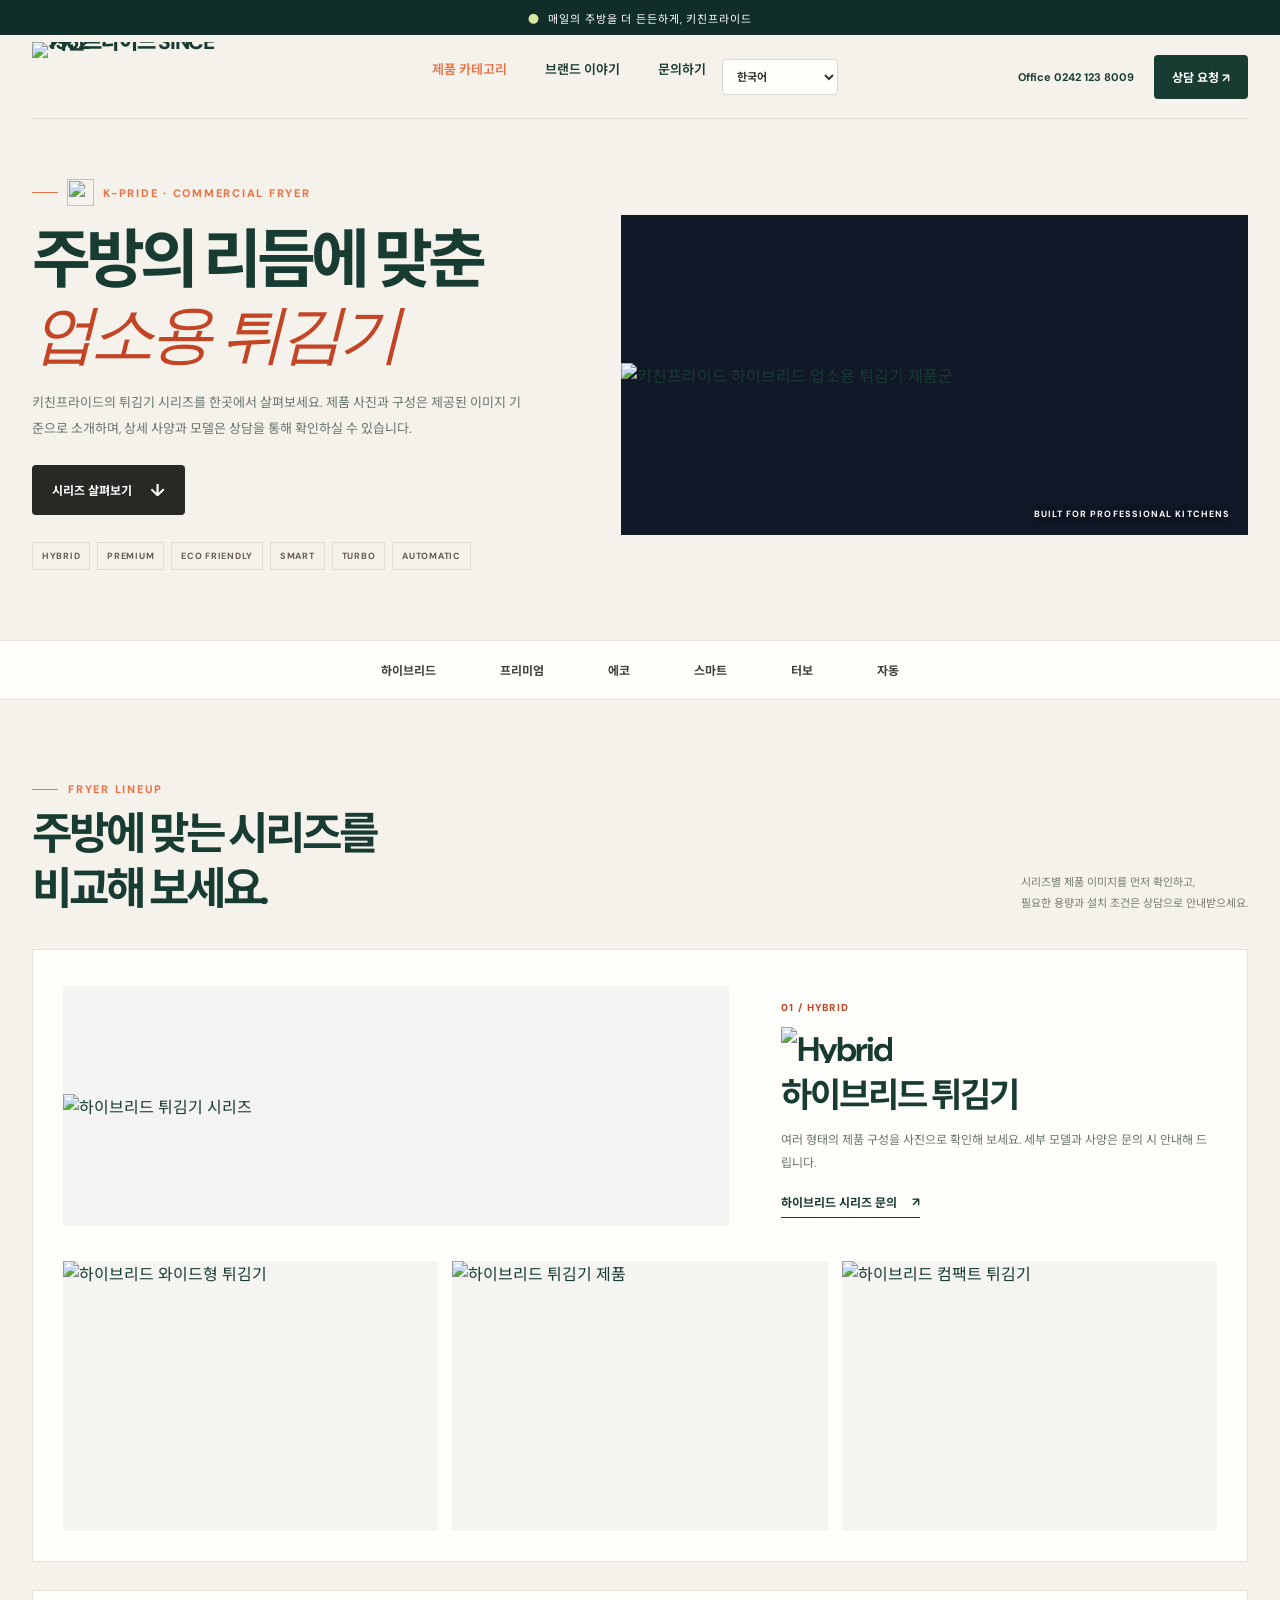
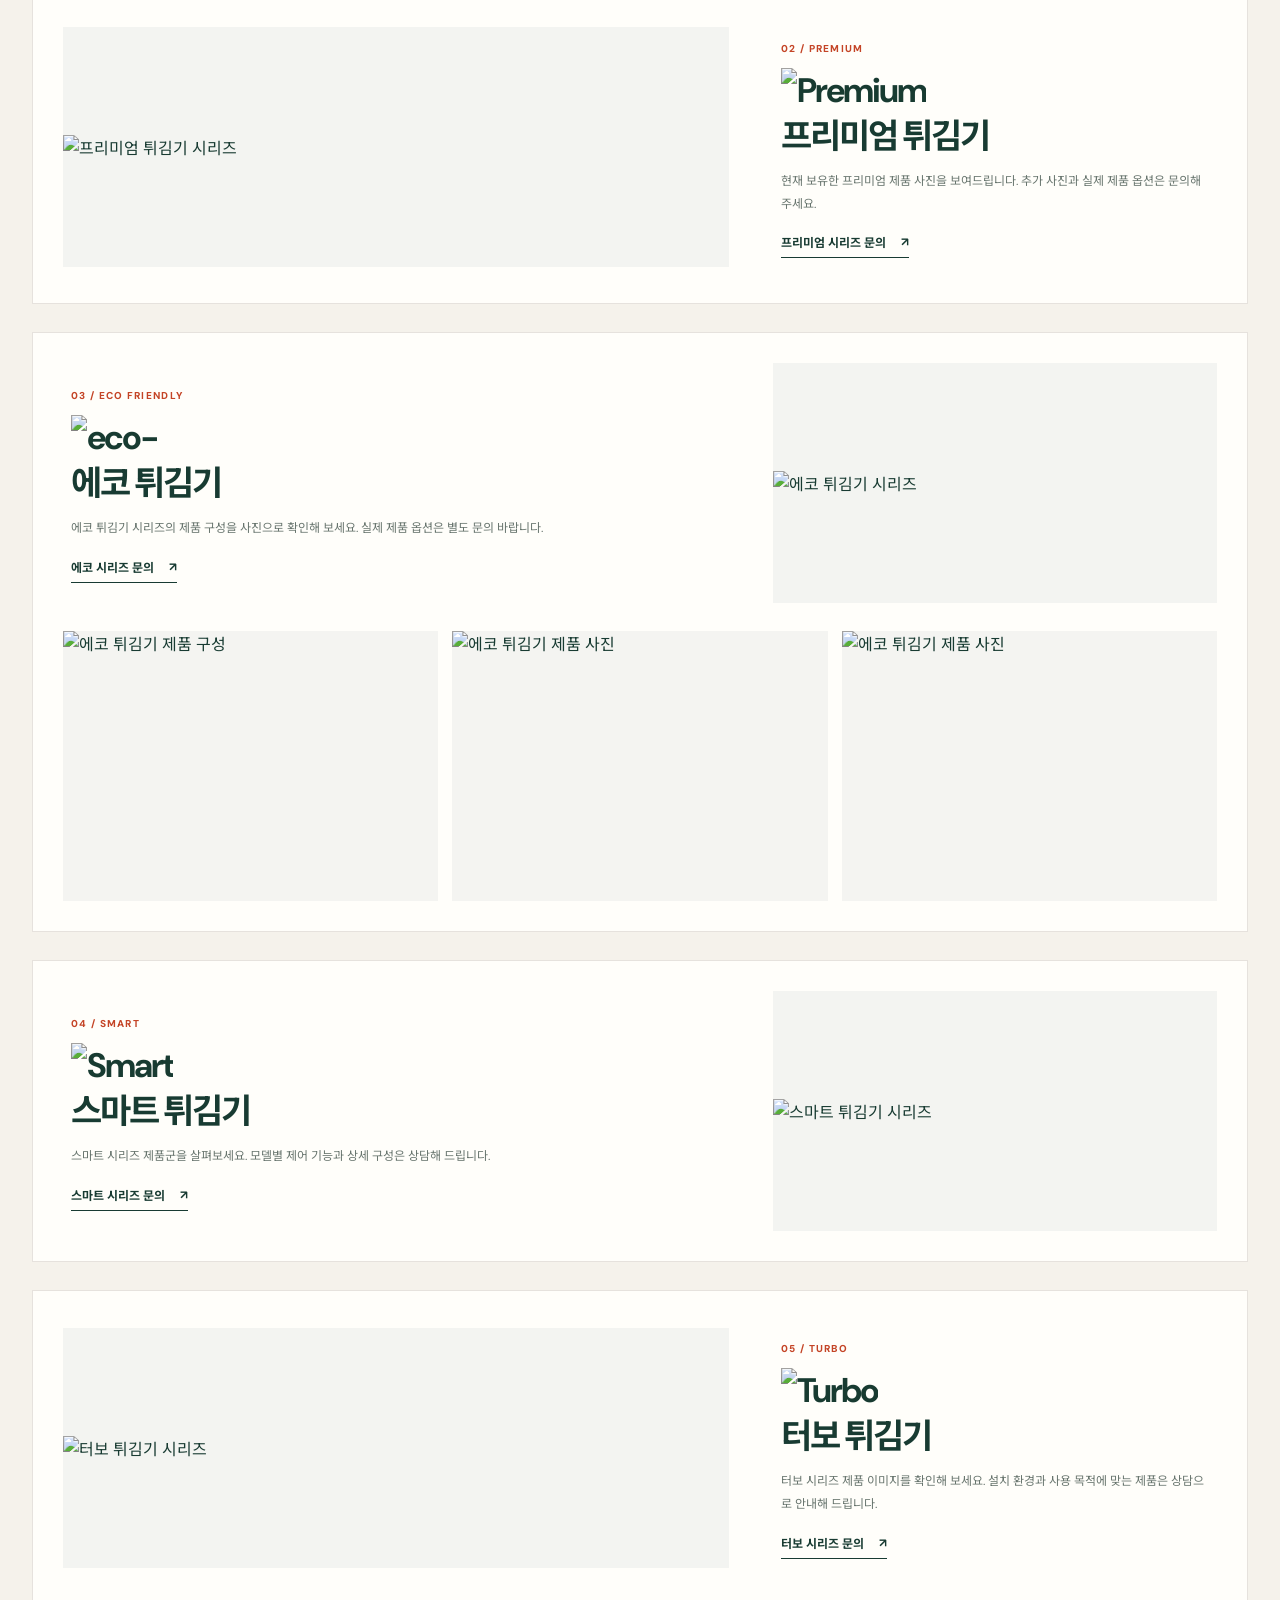
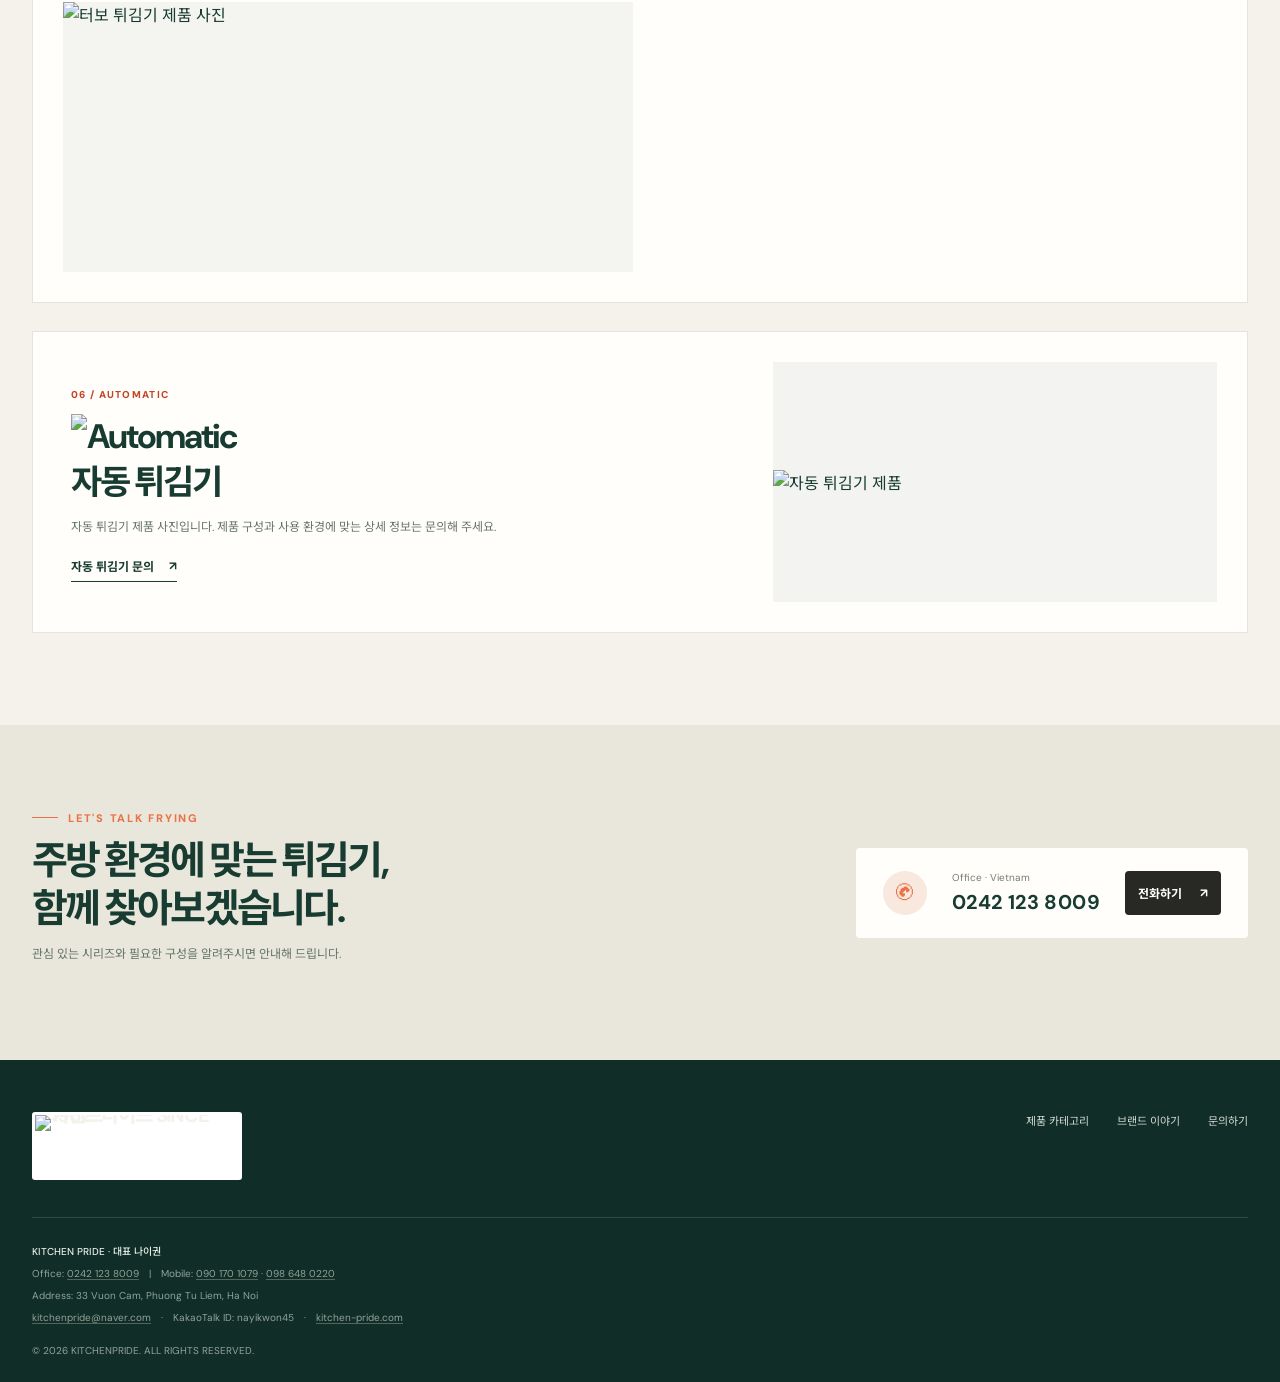
==== fryer.html @ a4b867ea "Add files via upload" ====
<!doctype html>
<html lang="ko">
<head>
  <meta charset="utf-8">
  <meta name="viewport" content="width=device-width, initial-scale=1">
  <meta name="theme-color" content="#f5f2eb">
  <meta name="description" content="키친프라이드 업소용 튀김기. 하이브리드, 프리미엄, 에코, 스마트, 터보, 자동 시리즈를 만나보세요.">
  <title>업소용 튀김기 | 키친프라이드</title>
  <link rel="preconnect" href="https://fonts.googleapis.com">
  <link rel="preconnect" href="https://fonts.gstatic.com" crossorigin>
  <link href="https://fonts.googleapis.com/css2?family=DM+Sans:wght@400;500;600;700;800&family=Noto+Sans+KR:wght@400;500;600;700;800&display=swap" rel="stylesheet">
  <link rel="stylesheet" href="styles.css">
</head>
<body>
  <div class="topline"><span>●</span> 매일의 주방을 더 든든하게, 키친프라이드</div>
  <header class="wrap nav">
    <a class="logo" href="index.html#home" aria-label="키친프라이드 홈"><img src="assets/kitchenpride-horizontal-new.png" alt="키친프라이드 SINCE 1962"></a>
    <nav class="nav-links" aria-label="주요 메뉴"><a href="index.html#products" aria-current="page">제품 카테고리</a><a href="history.html">브랜드 이야기</a><a href="#contact">문의하기</a></nav>
    <div class="nav-right"><a href="tel:02421238009">Office 0242 123 8009</a><a class="cta" href="#contact">상담 요청 <span>↗</span></a></div>
    <button class="menu" aria-label="메뉴 열기" aria-expanded="false">☰</button>
  </header>
  <main class="fryer-page">
    <section class="wrap fryer-hero">
      <div class="fryer-hero-copy"><div class="eyebrow fryer-brand-title"><img src="assets/kitchenpride-mark.png" alt=""> K-PRIDE · COMMERCIAL FRYER</div><h1>주방의 리듬에 맞춘<br><em>업소용 튀김기</em></h1><p>키친프라이드의 튀김기 시리즈를 한곳에서 살펴보세요. 제품 사진과 구성은 제공된 이미지 기준으로 소개하며, 상세 사양과 모델은 상담을 통해 확인하실 수 있습니다.</p><a class="button dark" href="#fryer-series">시리즈 살펴보기 <span class="arrow">↓</span></a><div class="fryer-hero-tags"><span>HYBRID</span><span>PREMIUM</span><span>ECO FRIENDLY</span><span>SMART</span><span>TURBO</span><span>AUTOMATIC</span></div></div>
      <figure class="fryer-hero-visual"><img src="assets/hybridfryingmachine1-brand.jpg" alt="키친프라이드 하이브리드 업소용 튀김기 제품군"><figcaption>BUILT FOR PROFESSIONAL KITCHENS</figcaption></figure>
    </section>
    <nav class="fryer-series-nav" aria-label="튀김기 시리즈 바로가기"><div class="wrap"><a href="#hybrid">하이브리드</a><a href="#premium">프리미엄</a><a href="#eco">에코</a><a href="#smart">스마트</a><a href="#turbo">터보</a><a href="#automatic">자동</a></div></nav>
    <section class="wrap fryer-series" id="fryer-series">
      <header class="fryer-section-head"><div><span class="eyebrow">Fryer lineup</span><h2>주방에 맞는 시리즈를<br>비교해 보세요.</h2></div><p>시리즈별 제품 이미지를 먼저 확인하고,<br>필요한 용량과 설치 조건은 상담으로 안내받으세요.</p></header>
      <article class="fryer-series-card" id="hybrid"><div class="fryer-series-image"><img src="assets/hybridfryingmachine1-brand.jpg" alt="하이브리드 튀김기 시리즈"></div><div class="fryer-series-copy"><span class="fryer-index">01 / HYBRID</span><h3 class="fryer-series-title"><img src="assets/hybrid-title.png" alt="Hybrid"><span>하이브리드 튀김기</span></h3><p>여러 형태의 제품 구성을 사진으로 확인해 보세요. 세부 모델과 사양은 문의 시 안내해 드립니다.</p><a class="text-link" href="#contact">하이브리드 시리즈 문의 <span>↗</span></a></div><div class="fryer-product-gallery"><img src="assets/hybridfryingmachine2-brand.jpg" alt="하이브리드 와이드형 튀김기"><img src="assets/hybridfryingmachine3-brand.jpg" alt="하이브리드 튀김기 제품"><img src="assets/hybridfryingmachine4-brand.jpg" alt="하이브리드 컴팩트 튀김기"></div></article>
      <article class="fryer-series-card" id="premium"><div class="fryer-series-image"><img src="assets/Premiumfryingmachine1-brand.jpg" alt="프리미엄 튀김기 시리즈"></div><div class="fryer-series-copy"><span class="fryer-index">02 / PREMIUM</span><h3 class="fryer-series-title"><img src="assets/premium-title.png" alt="Premium"><span>프리미엄 튀김기</span></h3><p>현재 보유한 프리미엄 제품 사진을 보여드립니다. 추가 사진과 실제 제품 옵션은 문의해 주세요.</p><a class="text-link" href="#contact">프리미엄 시리즈 문의 <span>↗</span></a></div></article>
      <article class="fryer-series-card fryer-series-card-reverse" id="eco"><div class="fryer-series-image"><img src="assets/ecofriendlyfryng-brand.jpg" alt="에코 튀김기 시리즈"></div><div class="fryer-series-copy"><span class="fryer-index">03 / ECO FRIENDLY</span><h3 class="fryer-series-title"><img src="assets/eco-friendly-title.svg" alt="eco-friendly"><span>에코 튀김기</span></h3><p>에코 튀김기 시리즈의 제품 구성을 사진으로 확인해 보세요. 실제 제품 옵션은 별도 문의 바랍니다.</p><a class="text-link" href="#contact">에코 시리즈 문의 <span>↗</span></a></div><div class="fryer-product-gallery"><img src="assets/ecofriendly3-brand.jpg" alt="에코 튀김기 제품 구성"><img src="assets/ecofriendlyfryng2-brand.jpg" alt="에코 튀김기 제품 사진"><img src="assets/ecofriendlyfryng3-brand.jpg" alt="에코 튀김기 제품 사진"></div></article>
      <article class="fryer-series-card fryer-series-card-reverse" id="smart"><div class="fryer-series-image"><img src="assets/Smartfryingmachine1-brand.jpg" alt="스마트 튀김기 시리즈"></div><div class="fryer-series-copy"><span class="fryer-index">04 / SMART</span><h3 class="fryer-series-title"><img src="assets/smart-title.png" alt="Smart"><span>스마트 튀김기</span></h3><p>스마트 시리즈 제품군을 살펴보세요. 모델별 제어 기능과 상세 구성은 상담해 드립니다.</p><a class="text-link" href="#contact">스마트 시리즈 문의 <span>↗</span></a></div></article>
      <article class="fryer-series-card" id="turbo"><div class="fryer-series-image"><img src="assets/Turbofryingmachine1-brand.jpg" alt="터보 튀김기 시리즈"></div><div class="fryer-series-copy"><span class="fryer-index">05 / TURBO</span><h3 class="fryer-series-title"><img src="assets/turbo-title.png" alt="Turbo"><span>터보 튀김기</span></h3><p>터보 시리즈 제품 이미지를 확인해 보세요. 설치 환경과 사용 목적에 맞는 제품은 상담으로 안내해 드립니다.</p><a class="text-link" href="#contact">터보 시리즈 문의 <span>↗</span></a></div><div class="fryer-product-gallery fryer-product-gallery-two"><img src="assets/5Turbofryingmachine4-brand.jpg" alt="터보 튀김기 제품 사진"></div></article>
      <article class="fryer-series-card fryer-series-card-reverse" id="automatic"><div class="fryer-series-image"><img src="assets/Automatic2-brand.jpg" alt="자동 튀김기 제품"></div><div class="fryer-series-copy"><span class="fryer-index">06 / AUTOMATIC</span><h3 class="fryer-series-title"><img src="assets/automatic-title.png" alt="Automatic"><span>자동 튀김기</span></h3><p>자동 튀김기 제품 사진입니다. 제품 구성과 사용 환경에 맞는 상세 정보는 문의해 주세요.</p><a class="text-link" href="#contact">자동 튀김기 문의 <span>↗</span></a></div></article>
    </section>
    <section class="contact fryer-contact" id="contact"><div class="wrap contact-inner"><div><div class="eyebrow">Let's talk frying</div><h2>주방 환경에 맞는 튀김기,<br>함께 찾아보겠습니다.</h2><p>관심 있는 시리즈와 필요한 구성을 알려주시면 안내해 드립니다.</p></div><div class="contact-card"><div class="contact-icon">✆</div><div><small>Office · Vietnam</small><strong>0242 123 8009</strong></div><a class="button dark" href="tel:02421238009">전화하기 <span>↗</span></a></div></div></section>
  </main>
  <footer class="footer"><div class="wrap"><div class="footer-top"><a class="logo" href="index.html#home" aria-label="키친프라이드 홈"><img src="assets/kitchenpride-horizontal-new.png" alt="키친프라이드 SINCE 1962"></a><div class="footer-links"><a href="index.html#products">제품 카테고리</a><a href="history.html">브랜드 이야기</a><a href="#contact">문의하기</a></div></div><div class="footer-bottom"><div class="business-footer-info"><p><strong>KITCHEN PRIDE · 대표 나이권</strong></p><p>Office: <a href="tel:02421238009">0242 123 8009</a>　|　Mobile: <a href="tel:0901701079">090 170 1079</a> · <a href="tel:0986480220">098 648 0220</a></p><p>Address: 33 Vuon Cam, Phuong Tu Liem, Ha Noi</p><p><a href="mailto:kitchenpride@naver.com">kitchenpride@naver.com</a>　·　KakaoTalk ID: nayikwon45　·　<a href="https://kitchen-pride.com">kitchen-pride.com</a></p></div><span>© 2026 KITCHENPRIDE. ALL RIGHTS RESERVED.</span></div></div></footer>
  <script src="app.js" defer></script>
</body>
</html>
---- styles.css ----
:root {
  --ink: #183b32;
  --deep: #102e27;
  --cream: #f5f2eb;
  --paper: #fffefa;
  --orange: #ea7246;
  --muted: #777c72;
  --line: #e4e0d7;
  --lime: #d8e79f;
  --serif: Georgia, "Times New Roman", serif;
}

* {
  box-sizing: border-box;
}

html {
  scroll-behavior: smooth;
}

body {
  margin: 0;
  background: var(--cream);
  color: var(--ink);
  font-family: "DM Sans", "Noto Sans KR", sans-serif;
}

a {
  color: inherit;
  text-decoration: none;
}

button {
  font: inherit;
}

.wrap {
  width: min(1240px, calc(100% - 64px));
  margin-inline: auto;
}

/* 공통 상단 안내 및 메뉴 */

.topline {
  display: flex;
  height: 35px;
  align-items: center;
  justify-content: center;
  background: var(--deep);
  color: #fff;
  font-size: 11px;
  letter-spacing: .08em;
}

.topline span {
  margin-right: 8px;
  color: var(--lime);
}

.nav {
  display: flex;
  height: 84px;
  align-items: center;
  justify-content: space-between;
  border-bottom: 1px solid rgba(24, 59, 50, .13);
}

.logo {
  display: inline-flex;
  align-items: center;
  gap: 0;
  font-size: 21px;
  font-weight: 800;
  letter-spacing: -.06em;
  line-height: 0;
}

.logo img {
  display: block;
  width: 220px;
  height: 70px;
  object-fit: contain;
}

.logo-mark {
  display: grid;
  width: 31px;
  height: 31px;
  place-items: center;
  border-radius: 50% 50% 50% 8px;
  background: var(--orange);
  color: #fff;
  font-family: var(--serif);
  font-size: 19px;
  font-style: italic;
}

.nav-links {
  display: flex;
  gap: 38px;
  font-size: 13px;
  font-weight: 600;
}

.nav-links a:hover,
.nav-links a[aria-current="page"] {
  color: var(--orange);
}

.nav-right {
  display: flex;
  align-items: center;
  gap: 20px;
  font-size: 12px;
  font-weight: 700;
}

.nav-right .cta {
  padding: 13px 18px;
  border-radius: 4px;
  background: var(--ink);
  color: #fff;
}

.menu {
  display: none;
  border: 0;
  background: none;
  color: var(--ink);
  font-size: 25px;
}

/* 공통 버튼 및 섹션 제목 */

.eyebrow {
  display: flex;
  align-items: center;
  gap: 10px;
  color: var(--orange);
  font-size: 11px;
  font-weight: 800;
  letter-spacing: .16em;
  text-transform: uppercase;
}

.eyebrow::before {
  display: inline-block;
  width: 26px;
  height: 1px;
  background: currentColor;
  content: "";
}

.button {
  display: inline-flex;
  align-items: center;
  gap: 18px;
  padding: 16px 20px;
  border-radius: 4px;
  font-size: 12px;
  font-weight: 700;
}

.button.dark {
  background: var(--ink);
  color: #fff;
}

.button.outline {
  border: 1px solid #b9c0b7;
}

.button .arrow {
  font-size: 17px;
  line-height: 10px;
}

/* 메인 페이지 히어로 */

.hero {
  display: grid;
  min-height: 612px;
  grid-template-columns: 48% 52%;
  align-items: center;
  padding: 46px 0 58px;
}

.hero-copy {
  position: relative;
  z-index: 1;
  padding: 20px 24px 20px 0;
}

.hero h1 {
  margin: 26px 0 20px;
  font-size: clamp(48px, 6.2vw, 82px);
  font-weight: 700;
  line-height: 1.08;
  letter-spacing: -.075em;
}

.hero h1 em,
.section-head h2 em,
.story-copy h2 em {
  font-family: var(--serif);
  font-weight: 400;
}

.hero p {
  max-width: 395px;
  margin: 0 0 29px;
  color: #69766e;
  font-size: 15px;
  line-height: 1.9;
}

.actions {
  display: flex;
  align-items: center;
  gap: 11px;
}

.hero-note {
  display: flex;
  align-items: center;
  gap: 13px;
  margin-top: 55px;
  color: #68756d;
  font-size: 11px;
  line-height: 1.55;
}

.note-icon {
  display: grid;
  width: 34px;
  height: 34px;
  place-items: center;
  border: 1px solid #c5cdc0;
  border-radius: 50%;
  color: var(--orange);
  font-size: 15px;
}

.hero-visual {
  position: relative;
  height: 500px;
  overflow: hidden;
  border-radius: 5px 80px 5px 5px;
  background: #d1d0bd;
}

.hero-visual img {
  display: block;
  width: 100%;
  height: 100%;
  object-fit: cover;
  filter: saturate(.76);
}

.hero-visual::after {
  position: absolute;
  inset: 0;
  background: linear-gradient(0deg, rgba(12, 37, 30, .44), transparent 55%);
  content: "";
}

.visual-label {
  position: absolute;
  z-index: 1;
  bottom: 25px;
  left: 28px;
  color: #fff;
}

.visual-label small {
  display: block;
  margin-bottom: 7px;
  color: #e6edcf;
  font-size: 10px;
  letter-spacing: .18em;
  text-transform: uppercase;
}

.visual-label strong {
  font-size: 17px;
  font-weight: 600;
}

.visual-index {
  position: absolute;
  z-index: 1;
  top: 20px;
  right: 24px;
  color: #fff;
  font-size: 11px;
  letter-spacing: .16em;
}

.stamp {
  position: absolute;
  z-index: 2;
  top: 39px;
  left: -32px;
  display: grid;
  width: 90px;
  height: 90px;
  place-items: center;
  border-radius: 50%;
  background: var(--lime);
  color: var(--ink);
  font-family: var(--serif);
  font-size: 17px;
  font-style: italic;
  line-height: 1.2;
  text-align: center;
  transform: rotate(-12deg);
}

/* 메인 페이지 신뢰 요소 */

.trust {
  border-block: 1px solid var(--line);
  background: var(--paper);
}

.trust-inner {
  display: grid;
  min-height: 95px;
  grid-template-columns: 1.5fr repeat(3, 1fr);
  align-items: center;
}

.trust-lead {
  font-size: 12px;
  font-weight: 700;
}

.trust-lead small {
  display: block;
  margin-top: 5px;
  color: var(--muted);
  font-size: 10px;
  font-weight: 400;
}

.trust-item {
  padding-left: 28px;
  border-left: 1px solid var(--line);
}

.trust-item strong {
  font-size: 17px;
  letter-spacing: -.04em;
}

.trust-item span {
  display: block;
  margin-top: 5px;
  color: var(--muted);
  font-size: 10px;
}

/* 메인 페이지 제품 카테고리 */

.section {
  padding: 100px 0;
}

.section-head {
  display: flex;
  align-items: end;
  justify-content: space-between;
  margin-bottom: 35px;
}

.section-head h2 {
  margin: 13px 0 0;
  font-size: 43px;
  line-height: 1.17;
  letter-spacing: -.065em;
}

.section-head p {
  margin: 0 2px 4px 0;
  color: var(--muted);
  font-size: 12px;
  line-height: 1.8;
}

.categories {
  display: grid;
  grid-template-columns: repeat(3, minmax(0, 1fr));
  gap: 17px;
}

.category {
  position: relative;
  height: 390px;
  overflow: hidden;
  border-radius: 4px;
  background: #deddd1;
  color: #fff;
}

.category img {
  width: 100%;
  height: 100%;
  object-fit: cover;
  filter: brightness(.82);
  transition: transform .5s;
}

.category:hover img {
  transform: scale(1.04);
}

.category::after {
  position: absolute;
  inset: 0;
  background: linear-gradient(0deg, rgba(12, 32, 26, .78), transparent 57%);
  content: "";
}

.cat-top,
.cat-bottom {
  position: absolute;
  z-index: 1;
  right: 23px;
  left: 23px;
}

.cat-top {
  top: 22px;
  display: flex;
  justify-content: space-between;
  font-size: 10px;
  letter-spacing: .15em;
}

.cat-top b {
  color: #e3e9d7;
  font-weight: 500;
}

.cat-bottom {
  bottom: 24px;
}

.cat-bottom small {
  color: #e2e9cd;
  font-size: 10px;
  letter-spacing: .16em;
}

.cat-bottom h3 {
  margin: 7px 0 8px;
  font-size: 25px;
  letter-spacing: -.055em;
}

.cat-bottom p {
  margin: 0;
  color: #e3e9e2;
  font-size: 11px;
}

.cat-arrow {
  position: absolute;
  right: 0;
  bottom: 3px;
  font-size: 20px;
}

/* 메인 페이지 브랜드 소개 */

.story {
  overflow: hidden;
  background: var(--deep);
  color: #f8f4e9;
}

.story-grid {
  display: grid;
  grid-template-columns: 1fr 1fr;
  align-items: center;
  gap: 90px;
}

.story-image {
  position: relative;
  height: 495px;
}

.story-image img {
  width: 86%;
  height: 100%;
  border-radius: 4px 70px 4px 4px;
  object-fit: cover;
  filter: saturate(.7);
}

.image-tag {
  position: absolute;
  right: 0;
  bottom: 32px;
  width: 172px;
  padding: 20px 22px;
  background: var(--lime);
  color: var(--ink);
  font-family: var(--serif);
  font-size: 20px;
  font-style: italic;
  line-height: 1.25;
  transform: rotate(2deg);
}

.story-copy .eyebrow {
  color: var(--lime);
}

.story-copy h2 {
  margin: 21px 0;
  font-size: 48px;
  line-height: 1.2;
  letter-spacing: -.07em;
}

.story-copy > p {
  max-width: 440px;
  color: #c0ccc3;
  font-size: 13px;
  line-height: 1.95;
}

.values {
  display: grid;
  grid-template-columns: 1fr 1fr;
  gap: 22px 18px;
  margin-top: 35px;
  padding-top: 27px;
  border-top: 1px solid #365147;
}

.value strong {
  font-size: 13px;
}

.value span {
  display: block;
  margin-top: 6px;
  color: #a8b9ac;
  font-size: 10px;
}

/* 메인 페이지 문의 및 푸터 */

.contact {
  padding: 86px 0;
  background: #e9e7dc;
}

.contact-inner {
  display: flex;
  align-items: center;
  justify-content: space-between;
}

.contact h2 {
  margin: 12px 0;
  font-size: 39px;
  line-height: 1.22;
  letter-spacing: -.07em;
}

.contact p {
  color: #66756b;
  font-size: 12px;
}

.contact-card {
  display: flex;
  min-width: 330px;
  align-items: center;
  gap: 25px;
  padding: 23px 27px;
  border-radius: 4px;
  background: var(--paper);
}

.contact-icon {
  display: grid;
  width: 44px;
  height: 44px;
  place-items: center;
  border-radius: 50%;
  background: #f8e8de;
  color: var(--orange);
  font-size: 18px;
}

.contact-card small {
  display: block;
  color: var(--muted);
  font-size: 10px;
}

.contact-card strong {
  display: block;
  margin-top: 5px;
  font-size: 20px;
  letter-spacing: .02em;
}

.contact-card .button {
  margin-left: auto;
  padding: 13px;
}

.main-contact-card {
  display: grid;
  grid-template-columns: 44px minmax(180px, 1fr) auto;
  align-items: start;
  min-width: 480px;
}

.main-contact-details address {
  margin-top: 10px;
  color: #58645c;
  font-size: 10px;
  font-style: normal;
  line-height: 1.65;
}

.main-mobile-number { display: block; margin-top: 6px; color: #496c9d; font-size: 11px; font-weight: 700; }

.main-contact-details iframe {
  display: block;
  width: 100%;
  max-width: 235px;
  height: 105px;
  margin-top: 9px;
  border: 0;
  border-radius: 4px;
}

.main-contact-details .map-link {
  display: inline-block;
  margin-top: 6px;
  color: #496c9d;
  font-size: 10px;
  font-weight: 700;
  text-decoration: underline;
  text-underline-offset: 2px;
}

.home-announcement { width: min(1040px, calc(100vw - 28px)); max-width: none; max-height: calc(100dvh - 24px); padding: clamp(14px, 2.2vw, 25px); overflow: auto; border: 0; border-radius: 14px; background: #fffefa; color: var(--ink); box-shadow: 0 24px 90px rgba(0,0,0,.32); }
.home-announcement::backdrop { background: rgba(16,20,18,.76); backdrop-filter: blur(3px); }
.home-announcement-head { display: flex; align-items: flex-start; justify-content: space-between; gap: 16px; margin-bottom: 14px; }
.home-announcement-head .eyebrow { color: #a83e36; }
.home-announcement-head h2 { margin: 6px 0 0; font-size: clamp(18px, 2.4vw, 25px); letter-spacing: -.045em; }
.announcement-close { display: grid; flex: 0 0 36px; width: 36px; height: 36px; place-items: center; border: 0; border-radius: 50%; background: #f0eee9; color: #333; font-size: 26px; line-height: 1; cursor: pointer; }
.announcement-images { display: grid; grid-template-columns: minmax(0, .82fr) minmax(0, 1.18fr); align-items: center; gap: 14px; }
.announcement-images a { display: flex; min-width: 0; align-items: center; justify-content: center; overflow: hidden; background: #f5f4f1; }
.announcement-images img { display: block; width: 100%; height: auto; max-height: min(66vh, 690px); object-fit: contain; }
.home-announcement-foot { display: flex; align-items: center; justify-content: space-between; gap: 14px; margin-top: 14px; color: #74766f; font-size: 10px; }
.home-announcement-foot .button { padding: 10px 16px; }

.footer {
  padding: 52px 0 25px;
  background: var(--deep);
  color: var(--cream);
}

.footer-top {
  display: flex;
  justify-content: space-between;
  padding-bottom: 37px;
  border-bottom: 1px solid #314a40;
}

.footer .logo {
  font-size: 20px;
}

.footer .logo-mark {
  background: var(--lime);
  color: var(--ink);
}

.footer .logo img {
  width: 210px;
  height: 68px;
  padding: 3px;
  border-radius: 3px;
  background: #fff;
}

.footer-links {
  display: flex;
  gap: 28px;
  color: #d0d9d1;
  font-size: 11px;
}

.footer-social-links {
  display: flex;
  align-items: center;
  gap: 8px;
}

.footer-social-links a {
  display: inline-flex;
  align-items: center;
  gap: 6px;
  padding: 7px 9px;
  border-radius: 7px;
  color: #fff;
  font-size: 9px;
  font-weight: 700;
}

.footer-social-links svg {
  display: block;
  width: 17px;
  height: 17px;
  color: #fff;
}

.footer-bottom {
  display: flex;
  flex-direction: column;
  align-items: flex-start;
  gap: 13px;
  padding-top: 21px;
  color: #91a399;
  font-size: 10px;
}

.business-footer-info p {
  margin: 4px 0;
  line-height: 1.8;
}

.business-footer-info a {
  color: inherit;
  text-decoration: underline;
  text-decoration-color: #50675d;
  text-underline-offset: 2px;
}

.business-footer-info a:hover,
.business-footer-info a:focus-visible {
  color: #fff;
}

.nav-right > a:not(.cta) {
  color: inherit;
  font-size: 11px;
  font-weight: 700;
}

.footer-bottom strong {
  color: #e9eee9;
  font-weight: 500;
}

/* History 페이지 제목과 탭 */

.history-hero {
  padding: 56px 0 0;
}

.history-kicker {
  color: var(--orange);
  font-size: 11px;
  font-weight: 800;
  letter-spacing: .17em;
  text-transform: uppercase;
}

.history-title {
  margin: 18px 0 17px;
  font-size: clamp(42px, 6vw, 76px);
  line-height: 1.08;
  letter-spacing: -.075em;
}

.history-title em {
  font-family: var(--serif);
  font-weight: 400;
}

.history-intro {
  max-width: 690px;
  color: #69766e;
  font-size: 14px;
  line-height: 1.9;
}

.era-tabs {
  display: grid;
  grid-template-columns: repeat(4, minmax(0, 1fr));
  margin-top: 28px;
  border-bottom: 1px solid var(--line);
}

.era-tab {
  padding: 19px 14px 17px;
  border: 0;
  border-top: 3px solid transparent;
  background: transparent;
  color: var(--ink);
  text-align: left;
  cursor: pointer;
  font: inherit;
  transition: background .2s, border-color .2s;
}

.era-tab:hover,
.era-tab[aria-selected="true"] {
  border-top-color: var(--orange);
  background: #f6f3eb;
}

.era-tab:focus-visible {
  outline: 2px solid var(--ink);
  outline-offset: -3px;
}

.era-tab small {
  display: block;
  margin-bottom: 5px;
  color: var(--muted);
  font-size: 11px;
  font-weight: 700;
}

.era-tab strong {
  font-size: 16px;
  letter-spacing: -.04em;
}

/* History 사진: 가로 폭에 맞추고 원본 비율을 유지해 전체 표시 */

.history-visual {
  position: relative;
  height: auto;
  margin-top: 20px;
  overflow: hidden;
  border-radius: 5px 60px 5px 5px;
  background: #d2d0c5;
}

.history-visual img {
  display: block;
  width: 100%;
  height: auto;
  object-fit: contain;
}

/* History 설명: 사진 바로 다음에 가깝게 배치 */

.history-timeline {
  padding: 10px 0 80px;
  border-block: 1px solid var(--line);
  background: var(--paper);
}

.timeline-head {
  display: flex;
  align-items: end;
  justify-content: space-between;
  margin-bottom: 20px;
}

.timeline-head h2 {
  margin: 12px 0 0;
  font-size: clamp(32px, 4vw, 46px);
  letter-spacing: -.07em;
}

.timeline-head p {
  color: var(--muted);
  font-size: 12px;
  line-height: 1.8;
}

.era-panel {
  display: grid;
  grid-template-columns: 120px minmax(0, 1fr);
  align-items: start;
  gap: 24px;
  padding-top: 8px;
}

.era-panel[hidden] {
  display: none;
}

.era-number {
  color: #d7ddce;
  font-family: var(--serif);
  font-size: clamp(54px, 8vw, 100px);
  line-height: .95;
  letter-spacing: -.08em;
}

.era-copy h3 {
  margin: 0 0 12px;
  font-size: clamp(25px, 3vw, 34px);
  letter-spacing: -.06em;
}

.era-company {
  margin-bottom: 18px;
  color: var(--orange);
  font-size: 12px;
  font-weight: 700;
}

.era-copy > p {
  max-width: 720px;
  margin: 0;
  color: #66736a;
  font-size: 13px;
  line-height: 1.95;
}

.milestones {
  display: grid;
  grid-template-columns: repeat(5, minmax(0, 1fr));
  gap: 10px;
  margin-top: 30px;
}

.milestone {
  min-height: 118px;
  padding: 16px 14px;
  border-top: 2px solid var(--ink);
  background: #f4f2eb;
}

.milestone b {
  color: var(--orange);
  font-size: 10px;
  letter-spacing: .06em;
}

.milestone p {
  margin: 9px 0 0;
  color: #5f6a62;
  font-size: 11px;
  line-height: 1.7;
}

/* History 하단 상담 연결 */

.history-cta {
  position: relative;
  isolation: isolate;
  padding: 72px 0;
  background: linear-gradient(90deg, rgba(24, 28, 26, .82), rgba(24, 28, 26, .38)), url("assets/kitchenpride_shop.jpg") center 58% / cover no-repeat;
  color: #fff;
}

.history-cta-inner {
  display: flex;
  align-items: center;
  justify-content: space-between;
  gap: 24px;
}

.history-cta h2 {
  margin: 0;
  font-size: clamp(27px, 4vw, 42px);
  line-height: 1.2;
  letter-spacing: -.065em;
}

.history-cta p {
  margin: 12px 0 0;
  color: rgba(255, 255, 255, .86);
  font-size: 12px;
}

.history-cta .button {
  flex: none;
}

/* 스크롤 등장 효과 */

.reveal {
  opacity: 0;
  transform: translateY(18px);
  transition: opacity .65s ease, transform .65s ease;
}

.reveal.visible {
  opacity: 1;
  transform: translateY(0);
}

/* 태블릿 */

@media (max-width: 850px) {
  .wrap {
    width: min(calc(100% - 40px), 620px);
  }

  .nav {
    height: 70px;
  }

  .nav-links,
  .nav-right {
    display: none;
  }

  .menu {
    display: block;
  }

  .hero {
    grid-template-columns: 1fr;
    gap: 30px;
    padding: 42px 0 45px;
  }

  .hero-copy {
    padding: 0;
  }

  .hero h1 {
    margin: 20px 0;
    font-size: 61px;
  }

  .hero-note {
    margin-top: 30px;
  }

  .hero-visual {
    height: 390px;
  }

  .stamp {
    top: -28px;
    right: 24px;
    left: auto;
  }

  .trust-inner {
    grid-template-columns: 1fr 1fr;
    gap: 20px;
    padding: 20px 0;
  }

  .trust-item {
    padding: 0;
    border: 0;
  }

  .section {
    padding: 72px 0;
  }

  .section-head h2 {
    font-size: 36px;
  }

  .section-head p {
    max-width: 180px;
  }

  .categories {
    gap: 10px;
  }

  .category {
    height: 300px;
  }

  .cat-top,
  .cat-bottom {
    right: 15px;
    left: 15px;
  }

  .cat-bottom h3 {
    font-size: 21px;
  }

  .story-grid {
    gap: 35px;
  }

  .story-image {
    height: 400px;
  }

  .story-copy h2 {
    font-size: 38px;
  }

  .contact-inner {
    gap: 25px;
  }

  .contact-card {
    min-width: 285px;
    padding: 18px;
  }

  .main-contact-card {
    min-width: 0;
    grid-template-columns: 36px minmax(0, 1fr);
  }

  .main-contact-card .button {
    grid-column: 2;
    justify-self: start;
    margin: 8px 0 0;
  }

  .footer-links {
    gap: 14px;
  }

  .timeline-head {
    display: block;
  }

  .timeline-head p {
    margin-top: 15px;
  }

  .era-panel {
    grid-template-columns: 1fr;
    gap: 12px;
  }

  .era-number {
    font-size: 48px;
  }

  .milestones {
    grid-template-columns: repeat(2, minmax(0, 1fr));
  }

  .milestone:last-child {
    grid-column: span 2;
  }

  .history-timeline {
    padding: 8px 0 56px;
  }

  .history-cta-inner {
    align-items: flex-start;
    flex-direction: column;
  }
}

/* 모바일 */

@media (max-width: 600px) {
  .wrap {
    width: calc(100% - 36px);
  }

  .topline {
    font-size: 9px;
  }

  .logo img {
    width: 185px;
    height: 60px;
  }

  .hero h1 {
    font-size: 53px;
  }

  .hero p {
    font-size: 13px;
  }

  .hero-visual {
    height: 340px;
    border-top-right-radius: 55px;
  }

  .trust-inner {
    grid-template-columns: 1fr 1fr;
  }

  .trust-lead {
    grid-column: 1 / -1;
  }

  .trust-item strong {
    font-size: 15px;
  }

  .section-head {
    display: block;
  }

  .section-head p {
    max-width: 280px;
    margin-top: 15px;
  }

  .section-head h2 {
    font-size: 35px;
  }

  .categories {
    grid-template-columns: 1fr;
  }

  .category {
    height: 330px;
  }

  .story-grid {
    grid-template-columns: 1fr;
    gap: 34px;
  }

  .story-image {
    height: 350px;
  }

  .story-image img {
    width: 90%;
  }

  .story-copy h2 {
    font-size: 39px;
  }

  .contact {
    padding: 65px 0;
  }

  .contact-inner {
    display: block;
  }

  .contact h2 {
    font-size: 34px;
  }

  .contact-card {
    min-width: 0;
    justify-content: space-between;
    gap: 12px;
    margin-top: 28px;
  }

  .main-contact-card {
    display: grid;
    grid-template-columns: 34px minmax(0, 1fr);
    align-items: start;
  }

  .main-contact-details iframe {
    max-width: 100%;
  }

  .main-contact-card .button {
    grid-column: 2;
    margin-top: 8px;
  }

  .contact-card strong {
    font-size: 17px;
  }

  .contact-card .button {
    gap: 7px;
    padding: 12px;
  }

  .footer-top,
  .footer-bottom {
    display: block;
  }

  .footer .logo img {
    width: 180px;
    height: 58px;
  }

  .footer-social-links {
    margin-top: 16px;
  }

  .footer-links {
    flex-wrap: wrap;
    gap: 14px;
    margin-top: 25px;
  }

  .footer-bottom span {
    display: block;
    margin-top: 10px;
  }

  .history-hero {
    padding-top: 42px;
  }

  .history-title {
    font-size: clamp(38px, 10vw, 52px);
  }

  .era-tabs {
    grid-template-columns: repeat(2, minmax(0, 1fr));
    margin-top: 22px;
  }

  .era-tab {
    padding: 14px 10px;
  }

  .era-tab strong {
    font-size: 14px;
  }

  .history-visual {
    margin-top: 14px;
    border-top-right-radius: 42px;
  }

  .history-timeline {
    padding-top: 8px;
  }

  .history-cta {
    padding: 55px 0;
  }
}

/* 움직임 줄이기 설정 */

@media (prefers-reduced-motion: reduce) {
  html {
    scroll-behavior: auto;
  }

  *,
  *::before,
  *::after {
    transition-duration: .01ms !important;
    animation-duration: .01ms !important;
    animation-iteration-count: 1 !important;
  }
}
/* History: keep the selected era description close to its photo. */
.history-timeline .timeline-head {
  display: none;
}

/* Expand the mobile navigation below the header when its button is opened. */
@media (max-width: 850px) {
  .nav {
    position: relative;
    z-index: 5;
  }

  .nav.is-open .nav-links {
    position: absolute;
    z-index: 6;
    top: 100%;
    right: 0;
    left: 0;
    display: flex;
    flex-direction: column;
    gap: 0;
    padding: 8px 18px;
    border: 1px solid var(--line);
    background: var(--paper);
    box-shadow: 0 12px 24px rgba(16, 46, 39, .12);
  }

  .nav.is-open .nav-links a {
    padding: 14px 4px;
    border-bottom: 1px solid var(--line);
  }

  .nav.is-open .nav-links a:last-child {
    border-bottom: 0;
  }
}
/* 업소용 냉장고 카테고리 페이지 */
.fridge-hero {
  display: grid;
  grid-template-columns: .9fr 1.1fr;
  align-items: center;
  gap: clamp(35px, 6vw, 84px);
  padding-top: 58px;
  padding-bottom: 72px;
}

.fridge-copy h1 {
  margin: 23px 0 20px;
  font-size: clamp(42px, 5.5vw, 70px);
  line-height: 1.13;
  letter-spacing: -.075em;
}

.fridge-copy h1 em {
  font-family: var(--serif);
  font-weight: 400;
}

.fridge-copy > p {
  max-width: 470px;
  margin: 0;
  color: #69766e;
  font-size: 14px;
  line-height: 1.95;
}

.fridge-copy .actions {
  flex-wrap: wrap;
  margin-top: 27px;
}

.fridge-note {
  display: flex;
  align-items: center;
  gap: 12px;
  margin-top: 34px;
  color: #68756d;
  font-size: 11px;
  line-height: 1.6;
}

.fridge-hero-visual {
  position: relative;
  min-width: 0;
  height: clamp(340px, 42vw, 500px);
  overflow: hidden;
  margin: 0;
  border-radius: 5px 76px 5px 5px;
  background: #deddd1;
}

.fridge-hero-visual img {
  display: block;
  width: 100%;
  height: 100%;
  object-fit: cover;
}

.fridge-hero-visual::after {
  position: absolute;
  inset: 0;
  background: linear-gradient(0deg, rgba(12, 37, 30, .66), transparent 58%);
  content: "";
}

.fridge-hero-visual figcaption {
  position: absolute;
  z-index: 1;
  right: 24px;
  bottom: 25px;
  left: 28px;
  color: #fff;
}

.fridge-hero-visual figcaption small {
  display: block;
  margin-bottom: 8px;
  color: #e6edcf;
  font-size: 10px;
  letter-spacing: .14em;
}

.fridge-hero-visual figcaption strong {
  font-size: clamp(17px, 2vw, 22px);
  letter-spacing: -.04em;
}

.fridge-intro-band {
  padding: 44px 0;
  border-block: 1px solid var(--line);
  background: var(--paper);
}

.fridge-intro-inner {
  display: grid;
  grid-template-columns: 1fr 1fr;
  align-items: center;
  gap: 50px;
}

.fridge-overline,
.product-index {
  color: var(--orange);
  font-size: 10px;
  font-weight: 800;
  letter-spacing: .15em;
  text-transform: uppercase;
}

.fridge-intro-inner h2 {
  margin: 12px 0 0;
  font-size: clamp(28px, 3.5vw, 40px);
  line-height: 1.25;
  letter-spacing: -.065em;
}

.fridge-intro-inner > p {
  max-width: 540px;
  margin: 0;
  color: #69766e;
  font-size: 13px;
  line-height: 1.95;
}

.fridge-products {
  padding-top: 88px;
  padding-bottom: 94px;
}

.fridge-section-head {
  display: flex;
  align-items: end;
  justify-content: space-between;
  gap: 24px;
  margin-bottom: 30px;
}

.fridge-section-head h2 {
  margin: 13px 0 0;
  font-size: clamp(30px, 4vw, 44px);
  letter-spacing: -.07em;
}

.fridge-section-head > p {
  margin: 0 0 4px;
  color: var(--muted);
  font-size: 11px;
  line-height: 1.8;
}

.fridge-product-card {
  display: grid;
  grid-template-columns: 1fr 1fr;
  min-height: 380px;
  overflow: hidden;
  border: 1px solid var(--line);
  border-radius: 5px 55px 5px 5px;
  background: var(--paper);
}

.fridge-product-image {
  min-height: 330px;
  background: #e7e5db;
}

.fridge-product-image img {
  display: block;
  width: 100%;
  height: 100%;
  min-height: 330px;
  object-fit: cover;
}

.fridge-product-copy {
  display: flex;
  align-items: flex-start;
  justify-content: center;
  flex-direction: column;
  padding: clamp(25px, 5vw, 64px);
}

.fridge-product-copy h3 {
  margin: 14px 0 12px;
  font-size: clamp(27px, 3.5vw, 40px);
  letter-spacing: -.065em;
}

.fridge-product-copy > p {
  max-width: 440px;
  margin: 0;
  color: #69766e;
  font-size: 13px;
  line-height: 1.9;
}

.text-link {
  display: inline-flex;
  align-items: center;
  gap: 15px;
  margin-top: 24px;
  padding-bottom: 6px;
  border-bottom: 1px solid var(--ink);
  font-size: 12px;
  font-weight: 700;
}

.fridge-considerations {
  display: grid;
  grid-template-columns: repeat(3, minmax(0, 1fr));
  gap: 18px;
  margin-top: 22px;
}

.fridge-considerations > div {
  padding: 21px 22px;
  border-top: 1px solid #bfc8bc;
}

.fridge-considerations span {
  display: block;
  margin-bottom: 12px;
  color: var(--orange);
  font-family: var(--serif);
  font-size: 19px;
}

.fridge-considerations strong {
  font-size: 14px;
}

.fridge-considerations p {
  margin: 8px 0 0;
  color: var(--muted);
  font-size: 11px;
  line-height: 1.7;
}

.fridge-contact {
  scroll-margin-top: 20px;
}

@media (max-width: 850px) {
  .fridge-hero {
    grid-template-columns: 1fr;
    gap: 30px;
    padding-top: 42px;
    padding-bottom: 48px;
  }

  .fridge-copy > p {
    max-width: 620px;
  }

  .fridge-hero-visual {
    height: 390px;
  }

  .fridge-intro-inner {
    grid-template-columns: 1fr;
    gap: 18px;
  }

  .fridge-products {
    padding-top: 68px;
    padding-bottom: 70px;
  }
}

@media (max-width: 600px) {
  .fridge-hero {
    padding-top: 36px;
  }

  .fridge-copy h1 {
    font-size: clamp(40px, 11vw, 54px);
  }

  .fridge-hero-visual {
    height: 320px;
    border-top-right-radius: 52px;
  }

  .fridge-intro-band {
    padding: 32px 0;
  }

  .fridge-section-head {
    display: block;
  }

  .fridge-section-head > p {
    margin-top: 14px;
  }

  .fridge-product-card {
    grid-template-columns: 1fr;
    border-top-right-radius: 42px;
  }

  .fridge-product-image,
  .fridge-product-image img {
    min-height: 260px;
    height: 260px;
  }

  .fridge-product-copy {
    padding: 27px 22px 30px;
  }

  .fridge-considerations {
    grid-template-columns: 1fr;
    gap: 5px;
  }

  .fridge-considerations > div {
    padding: 17px 14px;
  }
}
/* EVERZEN commercial refrigerator catalog */
.everzen-page {
  --everzen-blue: #1769b2;
  --everzen-blue-dark: #174a7d;
  --everzen-pale: #edf4f8;
}

.everzen-hero {
  display: grid;
  grid-template-columns: minmax(0, .95fr) minmax(360px, 1.05fr);
  align-items: center;
  gap: clamp(36px, 6vw, 82px);
  padding-top: 62px;
  padding-bottom: 68px;
}

.everzen-brand {
  display: flex;
  align-items: center;
  gap: 10px;
  margin-bottom: 30px;
  color: var(--everzen-blue);
  font-size: 12px;
  font-weight: 800;
  letter-spacing: .14em;
}

.everzen-dots {
  display: grid;
  grid-template-columns: repeat(2, 7px);
  gap: 3px;
}

.everzen-dots i {
  width: 7px;
  height: 7px;
  border-radius: 50%;
  background: var(--everzen-blue);
}

.everzen-dots i:nth-child(3) {
  background: transparent;
  border: 1px solid var(--everzen-blue);
}

.everzen-hero .eyebrow,
.everzen-eyebrow {
  color: var(--everzen-blue);
}

.everzen-hero-copy h1 {
  margin: 19px 0 18px;
  font-size: clamp(40px, 5vw, 64px);
  line-height: 1.15;
  letter-spacing: -.075em;
}

.everzen-hero-copy h1 em {
  color: var(--everzen-blue-dark);
  font-family: var(--serif);
  font-weight: 400;
}

.everzen-hero-copy > p {
  max-width: 530px;
  margin: 0;
  color: #68756e;
  font-size: 14px;
  line-height: 1.95;
}

.everzen-hero-actions {
  display: flex;
  flex-wrap: wrap;
  gap: 11px;
  margin-top: 25px;
}

.everzen-page .button.dark {
  background: var(--everzen-blue-dark);
}

.everzen-tags {
  display: flex;
  flex-wrap: wrap;
  gap: 8px;
  margin-top: 27px;
}

.everzen-tags span {
  padding: 8px 11px;
  border: 1px solid #d5e1eb;
  border-radius: 2px;
  color: #4e6575;
  font-size: 10px;
}

.everzen-hero-image {
  position: relative;
  display: flex;
  min-width: 0;
  height: clamp(350px, 42vw, 500px);
  align-items: center;
  justify-content: center;
  overflow: hidden;
  margin: 0;
  border-radius: 4px 72px 4px 4px;
  background: #f0f2ef;
}

.everzen-hero-image img {
  display: block;
  width: 100%;
  height: 100%;
  padding: 18px;
  object-fit: contain;
}

.everzen-hero-image figcaption {
  position: absolute;
  right: 20px;
  bottom: 17px;
  left: 20px;
  display: flex;
  justify-content: space-between;
  gap: 12px;
  color: #566a78;
  font-size: 9px;
  font-weight: 700;
  letter-spacing: .1em;
}

.everzen-hero-image figcaption span {
  color: var(--everzen-blue);
}

.everzen-model-nav {
  position: sticky;
  z-index: 3;
  top: 0;
  border-block: 1px solid #dce5ec;
  background: rgba(255, 254, 250, .96);
  backdrop-filter: blur(10px);
}

.everzen-model-nav .wrap {
  display: flex;
  justify-content: center;
  gap: clamp(20px, 5vw, 70px);
}

.everzen-model-nav a {
  display: flex;
  min-height: 62px;
  align-items: center;
  gap: 9px;
  color: var(--everzen-blue-dark);
  font-size: 12px;
  font-weight: 800;
}

.everzen-model-nav a span {
  color: var(--muted);
  font-size: 10px;
  font-weight: 500;
}

.everzen-models {
  padding-top: 82px;
  padding-bottom: 94px;
}

.everzen-section-heading {
  display: flex;
  align-items: end;
  justify-content: space-between;
  gap: 24px;
  margin-bottom: 28px;
}

.everzen-eyebrow {
  font-size: 10px;
  font-weight: 800;
  letter-spacing: .16em;
  text-transform: uppercase;
}

.everzen-section-heading h2 {
  margin: 11px 0 0;
  font-size: clamp(32px, 4vw, 46px);
  letter-spacing: -.07em;
}

.everzen-section-heading > p {
  margin: 0 0 4px;
  color: var(--muted);
  font-size: 11px;
  line-height: 1.8;
}

.everzen-model-card {
  display: grid;
  grid-template-columns: minmax(260px, .78fr) minmax(0, 1.22fr);
  align-items: stretch;
  gap: clamp(28px, 5vw, 64px);
  margin-top: 24px;
  padding: clamp(20px, 3vw, 36px);
  border: 1px solid #dfe6e9;
  border-radius: 4px 42px 4px 4px;
  background: var(--paper);
  scroll-margin-top: 82px;
}

.everzen-model-card-reverse .everzen-model-photo {
  order: 2;
}

.everzen-model-photo {
  display: flex;
  min-height: 330px;
  align-items: center;
  justify-content: center;
  overflow: hidden;
  background: #f4f4f0;
}

.everzen-model-photo img {
  display: block;
  width: 100%;
  height: 100%;
  max-height: 430px;
  object-fit: contain;
}

.everzen-model-info {
  align-self: center;
  min-width: 0;
  padding: 12px 0;
}

.everzen-model-kicker {
  color: var(--everzen-blue);
  font-size: 9px;
  font-weight: 800;
  letter-spacing: .15em;
}

.everzen-model-info h3 {
  margin: 9px 0 8px;
  font-size: clamp(26px, 3vw, 36px);
  letter-spacing: -.065em;
}

.everzen-model-desc {
  margin: 0 0 20px;
  color: #68756e;
  font-size: 12px;
  line-height: 1.8;
}

.spec-table-wrap {
  width: 100%;
  overflow-x: auto;
  border: 1px solid #d9e1e6;
}

.spec-table {
  width: 100%;
  border-collapse: collapse;
  font-size: 11px;
  text-align: left;
}

.spec-table thead {
  background: var(--everzen-blue);
  color: #fff;
}

.spec-table th,
.spec-table td {
  min-width: 72px;
  padding: 11px 12px;
  border-bottom: 1px solid #e2e7e9;
  white-space: nowrap;
}

.spec-table thead th {
  font-size: 10px;
  font-weight: 700;
}

.spec-table tbody th {
  color: #273b4a;
  font-weight: 700;
}

.spec-table tbody tr:last-child th,
.spec-table tbody tr:last-child td {
  border-bottom: 0;
}

.spec-facts {
  display: grid;
  grid-template-columns: repeat(2, minmax(0, 1fr));
  gap: 0 18px;
  margin: 16px 0 0;
}

.spec-facts div {
  display: flex;
  justify-content: space-between;
  gap: 12px;
  padding: 10px 0;
  border-bottom: 1px solid #e6e9e7;
  font-size: 10px;
}

.spec-facts dt {
  color: var(--muted);
}

.spec-facts dd {
  margin: 0;
  color: var(--ink);
  font-weight: 700;
  text-align: right;
}

.everzen-option-card {
  display: grid;
  grid-template-columns: minmax(280px, .9fr) 1.1fr;
  align-items: center;
  gap: clamp(25px, 5vw, 60px);
  margin-top: 26px;
  padding: clamp(22px, 4vw, 42px);
  background: var(--everzen-pale);
  scroll-margin-top: 82px;
}

.everzen-option-image img {
  display: block;
  width: 100%;
  height: auto;
  object-fit: contain;
}

.everzen-option-copy h3 {
  margin: 10px 0 12px;
  font-size: clamp(24px, 3vw, 34px);
  letter-spacing: -.06em;
}

.everzen-option-copy p,
.everzen-option-copy li {
  color: #566b78;
  font-size: 12px;
  line-height: 1.85;
}

.everzen-option-copy ul {
  margin: 15px 0 0;
  padding-left: 18px;
}

.everzen-dimensions {
  margin-top: 86px;
  scroll-margin-top: 82px;
}

.everzen-dimensions .everzen-section-heading {
  margin-bottom: 22px;
}

.dimensions-table th:first-child {
  width: 100px;
}

.everzen-contact {
  scroll-margin-top: 20px;
}

/* Commercial fryer series page */
.fryer-page { --fryer-accent: #c44426; --fryer-dark: #282824; }
.fryer-hero { display: grid; grid-template-columns: minmax(0, .9fr) minmax(360px, 1.1fr); align-items: center; gap: clamp(35px, 6vw, 82px); padding-top: 60px; padding-bottom: 70px; }
.fryer-hero-copy h1 { margin: 18px 0; font-size: clamp(40px, 5vw, 64px); line-height: 1.16; letter-spacing: -.075em; }
.fryer-hero-copy h1 em { color: var(--fryer-accent); font-family: var(--serif); font-weight: 400; }
.fryer-brand-title { display: flex; align-items: center; gap: 9px; }
.fryer-brand-title img { width: 27px; height: 27px; object-fit: contain; }
.fryer-hero-copy > p { max-width: 500px; margin: 0; color: #68756e; font-size: 13px; line-height: 1.95; }
.fryer-hero-copy .button { margin-top: 24px; }
.fryer-page .button.dark { background: var(--fryer-dark); }
.fryer-hero-tags { display: flex; flex-wrap: wrap; gap: 7px; margin-top: 27px; }
.fryer-hero-tags span { padding: 7px 9px; border: 1px solid #e5ddd5; color: #655a52; font-size: 9px; font-weight: 700; letter-spacing: .08em; }
.fryer-hero-visual { position: relative; display: flex; min-width: 0; min-height: 320px; align-items: center; justify-content: center; overflow: hidden; margin: 0; background: #111827; }
.fryer-hero-visual img { display: block; width: 100%; height: auto; }
.fryer-hero-visual figcaption { position: absolute; right: 18px; bottom: 15px; color: #fff; font-size: 9px; font-weight: 700; letter-spacing: .12em; text-shadow: 0 1px 8px #000; }
.fryer-series-nav { position: sticky; z-index: 3; top: 0; border-block: 1px solid #e5e0dc; background: rgba(255, 254, 250, .96); backdrop-filter: blur(10px); }
.fryer-series-nav .wrap { display: flex; justify-content: center; gap: clamp(22px, 5vw, 68px); }
.fryer-series-nav a { display: flex; min-height: 58px; align-items: center; color: #3f413e; font-size: 12px; font-weight: 700; }
.fryer-series-nav a:hover, .fryer-series-nav a:focus-visible { color: var(--fryer-accent); }
.fryer-series { padding-top: 82px; padding-bottom: 92px; }
.fryer-section-head { display: flex; align-items: end; justify-content: space-between; gap: 24px; margin-bottom: 32px; }
.fryer-section-head h2 { margin: 11px 0 0; font-size: clamp(30px, 4vw, 44px); line-height: 1.25; letter-spacing: -.07em; }
.fryer-section-head > p { margin: 0 0 4px; color: var(--muted); font-size: 11px; line-height: 1.85; }
.fryer-series-card { display: grid; grid-template-columns: minmax(0, 1.2fr) minmax(250px, .8fr); align-items: center; gap: 28px 44px; margin-top: 28px; padding: clamp(18px, 3vw, 30px); border: 1px solid #e6e2dd; background: #fffefa; scroll-margin-top: 72px; }
.fryer-series-image { display: flex; min-height: 240px; align-items: center; overflow: hidden; background: #f3f4f1; }
.fryer-series-image img { display: block; width: 100%; height: auto; }
.fryer-series-copy { padding: 15px 8px; }
.fryer-index { color: var(--fryer-accent); font-size: 10px; font-weight: 800; letter-spacing: .13em; }
.fryer-series-copy h3 { margin: 11px 0; font-size: clamp(24px, 3vw, 34px); letter-spacing: -.06em; }
.fryer-series-copy h3.fryer-series-title { display: flex; flex-direction: column; align-items: flex-start; gap: 5px; }
.fryer-series-title img { display: block; width: auto; max-width: 170px; height: 36px; object-fit: contain; object-position: left center; mix-blend-mode: multiply; }
.fryer-series-title .fryer-eco-wordmark { color: var(--fryer-accent); font-size: 15px; font-weight: 800; letter-spacing: .12em; }
.fryer-series-copy p { margin: 0; color: #68756e; font-size: 12px; line-height: 1.9; }
.fryer-series-copy .text-link { margin-top: 18px; }
.fryer-product-gallery { display: grid; grid-column: 1 / -1; grid-template-columns: repeat(3, minmax(0, 1fr)); gap: 14px; }
.fryer-product-gallery-two { grid-template-columns: repeat(2, minmax(0, 1fr)); }
.fryer-product-gallery img { display: block; width: 100%; height: 270px; object-fit: contain; background: #f4f4f1; }
.fryer-series-card-reverse .fryer-series-image { order: 2; }
.fryer-series-card-reverse .fryer-series-copy { order: 1; }
.fryer-series-card-reverse .fryer-product-gallery { order: 3; }
.fryer-contact { scroll-margin-top: 20px; }

/* Kitchenware catalog page */
.kitchenware-page { --kitchenware-accent: #a83e36; --kitchenware-ink: #292b27; }
.kitchenware-hero { display: grid; grid-template-columns: minmax(0, .9fr) minmax(360px, 1.1fr); align-items: center; gap: clamp(35px, 6vw, 82px); padding-top: 60px; padding-bottom: 70px; }
.kitchenware-hero-copy h1 { margin: 18px 0; font-size: clamp(40px, 5vw, 62px); line-height: 1.18; letter-spacing: -.075em; }
.kitchenware-hero-copy h1 em { color: var(--kitchenware-accent); font-family: var(--serif); font-weight: 400; }
.kitchenware-hero-copy > p { max-width: 490px; margin: 0; color: #68756e; font-size: 13px; line-height: 1.95; }
.kitchenware-hero-copy .actions { margin-top: 24px; }
.kitchenware-service-points { display: flex; flex-wrap: wrap; gap: 8px; margin-top: 25px; }
.kitchenware-service-points span { padding: 8px 10px; border: 1px solid #e5ddd5; color: #655a52; font-size: 10px; font-weight: 700; }
.kitchenware-hero-visual { position: relative; display: flex; min-width: 0; align-items: center; overflow: hidden; margin: 0; background: #ddd9d3; }
.kitchenware-hero-visual img { display: block; width: 100%; height: auto; }
.kitchenware-hero-visual figcaption { position: absolute; right: 16px; bottom: 14px; color: white; font-size: 8px; font-weight: 700; letter-spacing: .1em; text-shadow: 0 1px 8px #222; }
.kitchenware-social-row { display: flex; justify-content: center; gap: 14px; padding: 0 0 25px; }
.kitchenware-social-row > a { display: flex; min-width: 245px; align-items: center; gap: 12px; padding: 12px 17px; border-radius: 10px; color: #fff; box-shadow: 0 7px 18px rgba(24,30,25,.13); transition: transform .2s ease, filter .2s ease; }
.kitchenware-social-row > a:hover { filter: brightness(1.06); transform: translateY(-2px); }
.kitchenware-social-row svg { flex: 0 0 32px; width: 32px; height: 32px; color: #fff; }
.kitchenware-social-row span { display: flex; flex-direction: column; gap: 3px; font-size: 10px; font-weight: 800; letter-spacing: .06em; }
.kitchenware-social-row b { font-size: 12px; letter-spacing: 0; }
.kitchenware-new-products { padding-top: 70px; padding-bottom: 60px; }
.kitchenware-product-grid { display: grid; grid-template-columns: repeat(3, minmax(0, 1fr)); gap: 14px; }
.kitchenware-product-card { overflow: hidden; border: 1px solid #e6e2dd; background: #fffefa; }
.kitchenware-product-card-wide { grid-column: span 2; }
.kitchenware-product-card img { display: block; width: 100%; height: 265px; padding: 12px; object-fit: contain; background: #f7f7f4; }
.kitchenware-product-card div { padding: 13px 16px 16px; }
.kitchenware-product-card span { color: #8a8c84; font-size: 8px; font-weight: 800; letter-spacing: .14em; }
.kitchenware-product-card h3 { margin: 6px 0 0; font-size: 14px; letter-spacing: -.035em; }
.kitchenware-product-card-wide img { height: 285px; }
.kitchenware-new-products .kitchenware-section-head { margin-bottom: 24px; }
.kitchenware-nav { position: sticky; z-index: 3; top: 0; border-block: 1px solid #e5e0dc; background: rgba(255, 254, 250, .96); backdrop-filter: blur(10px); }
.kitchenware-nav .wrap { display: flex; justify-content: center; gap: clamp(18px, 4vw, 52px); }
.kitchenware-nav a { display: flex; min-height: 58px; align-items: center; color: #3f413e; font-size: 11px; font-weight: 700; white-space: nowrap; }
.kitchenware-nav a:hover, .kitchenware-nav a:focus-visible { color: var(--kitchenware-accent); }
.kitchenware-catalog { padding-top: 82px; padding-bottom: 88px; scroll-margin-top: 68px; }
.kitchenware-section-head { display: flex; align-items: end; justify-content: space-between; gap: 24px; margin-bottom: 30px; }
.kitchenware-section-head h2 { margin: 11px 0 0; font-size: clamp(30px, 4vw, 44px); line-height: 1.25; letter-spacing: -.07em; }
.kitchenware-section-head > p { margin: 0 0 4px; color: var(--muted); font-size: 11px; line-height: 1.9; }
.kitchenware-groups { display: grid; grid-template-columns: repeat(2, minmax(0, 1fr)); gap: 14px; }
.kitchenware-group { display: grid; grid-template-columns: 42px 1fr; gap: 14px; min-height: 205px; padding: 24px; border: 1px solid #e6e2dd; background: #fffefa; scroll-margin-top: 78px; }
.kitchenware-group-wide { grid-column: 1 / -1; min-height: 160px; }
.kitchenware-group-number { color: var(--kitchenware-accent); font-family: var(--serif); font-size: 27px; }
.kitchenware-group-en { color: #8a8c84; font-size: 9px; font-weight: 800; letter-spacing: .14em; }
.kitchenware-group h3 { margin: 7px 0 13px; font-size: 20px; letter-spacing: -.05em; }
.kitchenware-products { margin: 0; color: #68756e; font-size: 11px; line-height: 2.05; }
.kitchenware-catalog-note { display: flex; align-items: center; gap: 22px; margin-top: 20px; padding: 22px 25px; background: #f1eee8; }
.kitchenware-catalog-note .eyebrow { flex: 0 0 auto; color: var(--kitchenware-accent); }
.kitchenware-catalog-note p { flex: 1; margin: 0; color: #565a53; font-size: 12px; line-height: 1.8; }
.kitchenware-catalog-note .text-link { flex: 0 0 auto; }
.kitchenware-social { padding: 64px 0; background: #282824; color: #fffefa; }
.kitchenware-social-inner { display: grid; grid-template-columns: 1fr 1fr; align-items: center; gap: 40px; }
.kitchenware-social .eyebrow { color: #d8a59a; }
.kitchenware-social h2 { margin: 13px 0; font-size: clamp(26px, 3.5vw, 38px); line-height: 1.3; letter-spacing: -.06em; }
.kitchenware-social p { margin: 0; color: #d1d0c9; font-size: 11px; line-height: 1.8; }
.kitchenware-social-links { display: grid; grid-template-columns: 1fr 1fr; gap: 12px; }
.kitchenware-social-links a { display: grid; grid-template-columns: 48px 1fr; grid-template-rows: 1fr 1fr; align-items: center; gap: 3px 13px; min-height: 116px; padding: 17px; border: 0; border-radius: 12px; color: #fff; box-shadow: 0 8px 22px rgba(0,0,0,.15); transition: transform .2s ease, filter .2s ease; }
.kitchenware-social-links a:hover { filter: brightness(1.06); transform: translateY(-3px); }
.kitchenware-social-facebook { background: #0866ff; }
.kitchenware-social-naver { background: #03c75a; }
.kitchenware-social-links .social-brand-icon { grid-row: 1 / 3; display: block; width: 48px; height: 48px; }
.kitchenware-social-links span { align-self: end; color: rgba(255,255,255,.86); font-size: 9px; font-weight: 700; letter-spacing: .12em; text-transform: uppercase; }
.kitchenware-social-links strong { align-self: start; font-size: 13px; }
.kitchenware-social-links strong b { margin-left: 4px; font-weight: 800; }
.footer-social-links { display: flex; align-items: center; gap: 8px; }
.footer-social-links a { display: inline-flex; align-items: center; gap: 6px; padding: 7px 9px; border-radius: 7px; color: #fff; font-size: 9px; font-weight: 700; }
.footer-social-links svg { display: block; width: 17px; height: 17px; color: #fff; }
.kitchenware-contact { scroll-margin-top: 20px; }
@media (max-width: 850px) {
  .kitchenware-hero { grid-template-columns: 1fr; gap: 28px; padding-top: 42px; padding-bottom: 48px; }
  .kitchenware-section-head { display: block; }
  .kitchenware-section-head > p { margin-top: 13px; }
  .kitchenware-social-inner { grid-template-columns: 1fr; gap: 25px; }
}
@media (max-width: 600px) {
  .home-announcement { width: calc(100vw - 18px); max-height: calc(100dvh - 18px); padding: 12px; border-radius: 10px; }
  .announcement-images { grid-template-columns: 1fr; gap: 10px; }
  .announcement-images img { max-height: 47vh; }
  .home-announcement-foot { align-items: flex-end; font-size: 9px; }
  .footer-social-links { margin: 16px 0 20px; }
  .kitchenware-hero-copy h1 { font-size: clamp(38px, 10vw, 52px); }
  .kitchenware-social-row { justify-content: stretch; gap: 8px; padding-bottom: 20px; }
  .kitchenware-social-row > a { flex: 1; min-width: 0; gap: 8px; padding: 10px; }
  .kitchenware-social-row svg { flex-basis: 26px; width: 26px; height: 26px; }
  .kitchenware-social-row b { font-size: 10px; }
  .kitchenware-nav .wrap { justify-content: flex-start; gap: 24px; overflow-x: auto; }
  .kitchenware-catalog { padding-top: 52px; padding-bottom: 60px; }
  .kitchenware-groups { grid-template-columns: 1fr; }
  .kitchenware-group-wide { grid-column: auto; }
  .kitchenware-group { min-height: 0; padding: 19px; }
  .kitchenware-new-products { padding-top: 50px; padding-bottom: 40px; }
  .kitchenware-product-grid { grid-template-columns: 1fr 1fr; gap: 9px; }
  .kitchenware-product-card-wide { grid-column: span 2; }
  .kitchenware-product-card img, .kitchenware-product-card-wide img { height: 190px; padding: 8px; }
  .kitchenware-product-card div { padding: 11px; }
  .kitchenware-product-card h3 { font-size: 12px; }
  .kitchenware-catalog-note { align-items: flex-start; flex-direction: column; gap: 10px; padding: 20px; }
  .kitchenware-social { padding: 48px 0; }
  .kitchenware-social-links { grid-template-columns: 1fr; }
}

@media (max-width: 850px) {
  .fryer-hero { grid-template-columns: 1fr; gap: 28px; padding-top: 42px; padding-bottom: 48px; }
  .fryer-hero-visual { min-height: 0; }
  .fryer-series-card { grid-template-columns: 1fr; gap: 18px; }
  .fryer-series-card-reverse .fryer-series-image, .fryer-series-card-reverse .fryer-series-copy { order: initial; }
}

@media (max-width: 600px) {
  .fryer-hero-copy h1 { font-size: clamp(38px, 10vw, 52px); }
  .fryer-series-nav .wrap { justify-content: flex-start; gap: 24px; overflow-x: auto; }
  .fryer-series-nav a { flex: 0 0 auto; }
  .fryer-series { padding-top: 52px; padding-bottom: 60px; }
  .fryer-section-head { display: block; }
  .fryer-section-head > p { margin-top: 13px; }
  .fryer-series-card { margin-top: 18px; padding: 14px; }
  .fryer-series-image { min-height: 0; }
  .fryer-product-gallery, .fryer-product-gallery-two { grid-template-columns: 1fr 1fr; gap: 8px; }
  .fryer-product-gallery img { height: 190px; }
}

@media (max-width: 850px) {
  .everzen-hero {
    grid-template-columns: 1fr;
    gap: 30px;
    padding-top: 42px;
    padding-bottom: 48px;
  }

  .everzen-hero-image {
    height: 380px;
  }

  .everzen-models {
    padding-top: 60px;
  }

  .everzen-model-card,
  .everzen-option-card {
    grid-template-columns: 1fr;
  }

  .everzen-model-card-reverse .everzen-model-photo {
    order: 0;
  }

  .everzen-model-photo {
    min-height: 290px;
  }

  .everzen-model-photo img {
    max-height: 390px;
  }
}

@media (max-width: 600px) {
  .everzen-hero {
    padding-top: 35px;
    padding-bottom: 38px;
  }

  .everzen-brand {
    margin-bottom: 22px;
  }

  .everzen-hero-copy h1 {
    font-size: clamp(38px, 10vw, 52px);
  }

  .everzen-hero-image {
    height: 310px;
    border-top-right-radius: 46px;
  }

  .everzen-hero-image figcaption {
    flex-direction: column;
    gap: 4px;
  }

  .everzen-model-nav .wrap {
    justify-content: flex-start;
    gap: 22px;
    overflow-x: auto;
  }

  .everzen-model-nav a {
    flex: 0 0 auto;
    flex-direction: column;
    align-items: flex-start;
    justify-content: center;
    gap: 3px;
    font-size: 11px;
  }

  .everzen-models {
    padding-top: 48px;
    padding-bottom: 58px;
  }

  .everzen-section-heading {
    display: block;
  }

  .everzen-section-heading > p {
    margin-top: 12px;
  }

  .everzen-model-card,
  .everzen-option-card {
    gap: 18px;
    margin-top: 18px;
    padding: 16px;
    border-top-right-radius: 30px;
  }

  .everzen-model-photo {
    min-height: 240px;
  }

  .everzen-model-info {
    padding: 4px 0 0;
  }

  .spec-table {
    min-width: 560px;
  }

  .spec-facts {
    grid-template-columns: 1fr;
  }

  .everzen-option-image {
    margin: -5px;
  }

  .everzen-dimensions {
    margin-top: 58px;
  }
}
/* Refrigerator model detail pages and direct model links */
.model-detail-link {
  display: inline-flex;
  align-items: center;
  gap: 6px;
  color: var(--everzen-blue-dark, #174a7d);
  text-decoration: underline;
  text-decoration-color: #b9ccda;
  text-underline-offset: 3px;
}

.model-detail-link:hover,
.model-detail-link:focus-visible {
  color: var(--everzen-blue, #1769b2);
  text-decoration-color: currentColor;
}

.model-detail-link span {
  font-size: 10px;
}

.everzen-model-photo,
.everzen-option-image {
  color: inherit;
  text-decoration: none;
  cursor: pointer;
}

.everzen-model-photo:hover img,
.everzen-option-image:hover img {
  transform: scale(1.025);
}

.everzen-model-photo img,
.everzen-option-image img {
  transition: transform .25s ease;
}

.everzen-model-photo:focus-visible,
.everzen-option-image:focus-visible {
  outline: 3px solid var(--everzen-blue, #1769b2);
  outline-offset: 3px;
}

.refrigerator-detail {
  padding-top: 30px;
  padding-bottom: 72px;
}

.detail-breadcrumb {
  display: flex;
  flex-wrap: wrap;
  gap: 10px;
  margin-bottom: 26px;
  color: var(--muted);
  font-size: 11px;
}

.detail-breadcrumb a:hover {
  color: var(--everzen-blue, #1769b2);
}

.detail-sheet {
  max-width: 980px;
  margin: 0 auto;
  background: #fff;
}

.detail-sheet[hidden] {
  display: none;
}

.detail-sheet-heading {
  display: flex;
  align-items: center;
  justify-content: space-between;
  gap: 24px;
  padding: 20px 0 24px;
}

.detail-sheet-heading h1 {
  margin: 8px 0 2px;
  font-size: clamp(26px, 4vw, 38px);
  letter-spacing: -.06em;
}

.detail-sheet-heading p {
  margin: 0;
  color: var(--everzen-blue, #1769b2);
  font-size: 13px;
  font-weight: 800;
}

.detail-sheet > img {
  display: block;
  width: 100%;
  height: auto;
}

.detail-product-photo {
  max-width: 980px;
  margin: 28px auto 0;
  text-align: center;
}

.detail-product-photo[hidden] {
  display: none;
}

.detail-product-photo img {
  display: block;
  width: min(100%, 720px);
  height: auto;
  margin: 0 auto;
  object-fit: contain;
}

.refrigerator-detail-grid {
  display: grid;
  grid-template-columns: minmax(320px, .95fr) minmax(0, 1.05fr);
  align-items: start;
  gap: clamp(35px, 6vw, 78px);
}

.refrigerator-detail-grid[hidden] {
  display: none;
}

.refrigerator-detail-photo {
  position: sticky;
  top: 25px;
  display: flex;
  min-height: 480px;
  align-items: center;
  justify-content: center;
  overflow: hidden;
  margin: 0;
  border-radius: 4px 62px 4px 4px;
  background: #f1f2ee;
}

.refrigerator-detail-photo img {
  display: block;
  width: 100%;
  max-height: 620px;
  object-fit: contain;
}

.refrigerator-detail-copy {
  min-width: 0;
  padding: 10px 0;
}

.refrigerator-detail-copy .everzen-brand {
  margin-bottom: 27px;
}

.refrigerator-detail-copy h1 {
  margin: 10px 0 3px;
  font-size: clamp(30px, 4vw, 45px);
  letter-spacing: -.065em;
}

.detail-model-code {
  margin: 0 0 14px;
  color: var(--everzen-blue, #1769b2);
  font-size: 13px;
  font-weight: 800;
  letter-spacing: .04em;
}

.detail-description,
.detail-note {
  color: #68756e;
  font-size: 12px;
  line-height: 1.85;
}

.detail-spec-wrap {
  margin-top: 22px;
  border: 1px solid #d9e1e6;
}

.detail-spec-wrap .spec-table th {
  width: 35%;
  background: #f2f6f8;
  color: #314b5e;
}

.detail-spec-wrap .spec-table td {
  white-space: normal;
}

.detail-actions {
  display: flex;
  flex-wrap: wrap;
  gap: 10px;
  margin-top: 23px;
}

.detail-note {
  margin-top: 17px;
  font-size: 10px;
}

.detail-door-option {
  display: grid;
  grid-template-columns: .9fr 1.1fr;
  align-items: center;
  gap: 35px;
  margin-top: 50px;
  padding: 28px;
  background: var(--everzen-pale, #edf4f8);
  scroll-margin-top: 30px;
}

.detail-door-option[hidden],
.detail-not-found[hidden] {
  display: none;
}

.detail-door-option h2,
.detail-not-found h1 {
  margin: 10px 0;
  font-size: clamp(25px, 3vw, 36px);
  letter-spacing: -.06em;
}

.detail-door-option p,
.detail-not-found p {
  color: #566b78;
  font-size: 12px;
  line-height: 1.9;
}

.detail-door-option img {
  display: block;
  width: 100%;
  height: auto;
}

.detail-not-found {
  min-height: 380px;
  padding-top: 90px;
  padding-bottom: 90px;
}

@media (max-width: 850px) {
  .refrigerator-detail-grid {
    grid-template-columns: 1fr;
    gap: 28px;
  }

  .refrigerator-detail-photo {
    position: static;
    min-height: 340px;
  }

  .refrigerator-detail-photo img {
    max-height: 460px;
  }
}

@media (max-width: 600px) {
  .refrigerator-detail {
    padding-top: 20px;
    padding-bottom: 52px;
  }

  .refrigerator-detail-photo {
    min-height: 270px;
    border-top-right-radius: 42px;
  }

  .refrigerator-detail-copy .everzen-brand {
    margin-bottom: 20px;
  }

  .detail-door-option {
    grid-template-columns: 1fr;
    gap: 12px;
    margin-top: 32px;
    padding: 18px;
  }
}

.nav-links .nav-naver-link {
  display: inline-flex;
  align-items: center;
  gap: 5px;
  margin-left: -24px;
  padding: 7px 10px;
  border-radius: 4px;
  background: #03c75a;
  color: #fff !important;
  font-size: 11px;
  font-weight: 800;
  white-space: nowrap;
}

.nav-links .nav-naver-link:hover {
  background: #02b351;
  color: #fff !important;
}

.nav-links .nav-naver-link span {
  font-size: 11px;
  font-weight: 700;
}

/* Shared Korean / English / Vietnamese selector */
.language-control { display: flex; align-items: center; margin-left: -22px; }
.language-control select { min-height: 36px; padding: 0 28px 0 10px; border: 1px solid #d9d7d1; border-radius: 4px; background: #fffefa; color: #343630; font: 700 11px "DM Sans", "Noto Sans KR", sans-serif; cursor: pointer; }
.language-control select:focus-visible { outline: 2px solid #a83e36; outline-offset: 2px; }
.visually-hidden { position: absolute; width: 1px; height: 1px; overflow: hidden; clip: rect(0, 0, 0, 0); white-space: nowrap; clip-path: inset(50%); }

@media (max-width: 850px) {
  .nav.is-open .language-control { margin: 10px 0 14px; }
  .nav.is-open .language-control select { min-height: 40px; }
  .nav.is-open .nav-links .nav-naver-link {
    align-self: flex-start;
    margin: 8px 0;
    padding: 10px 12px;
    border: 0;
  }
}
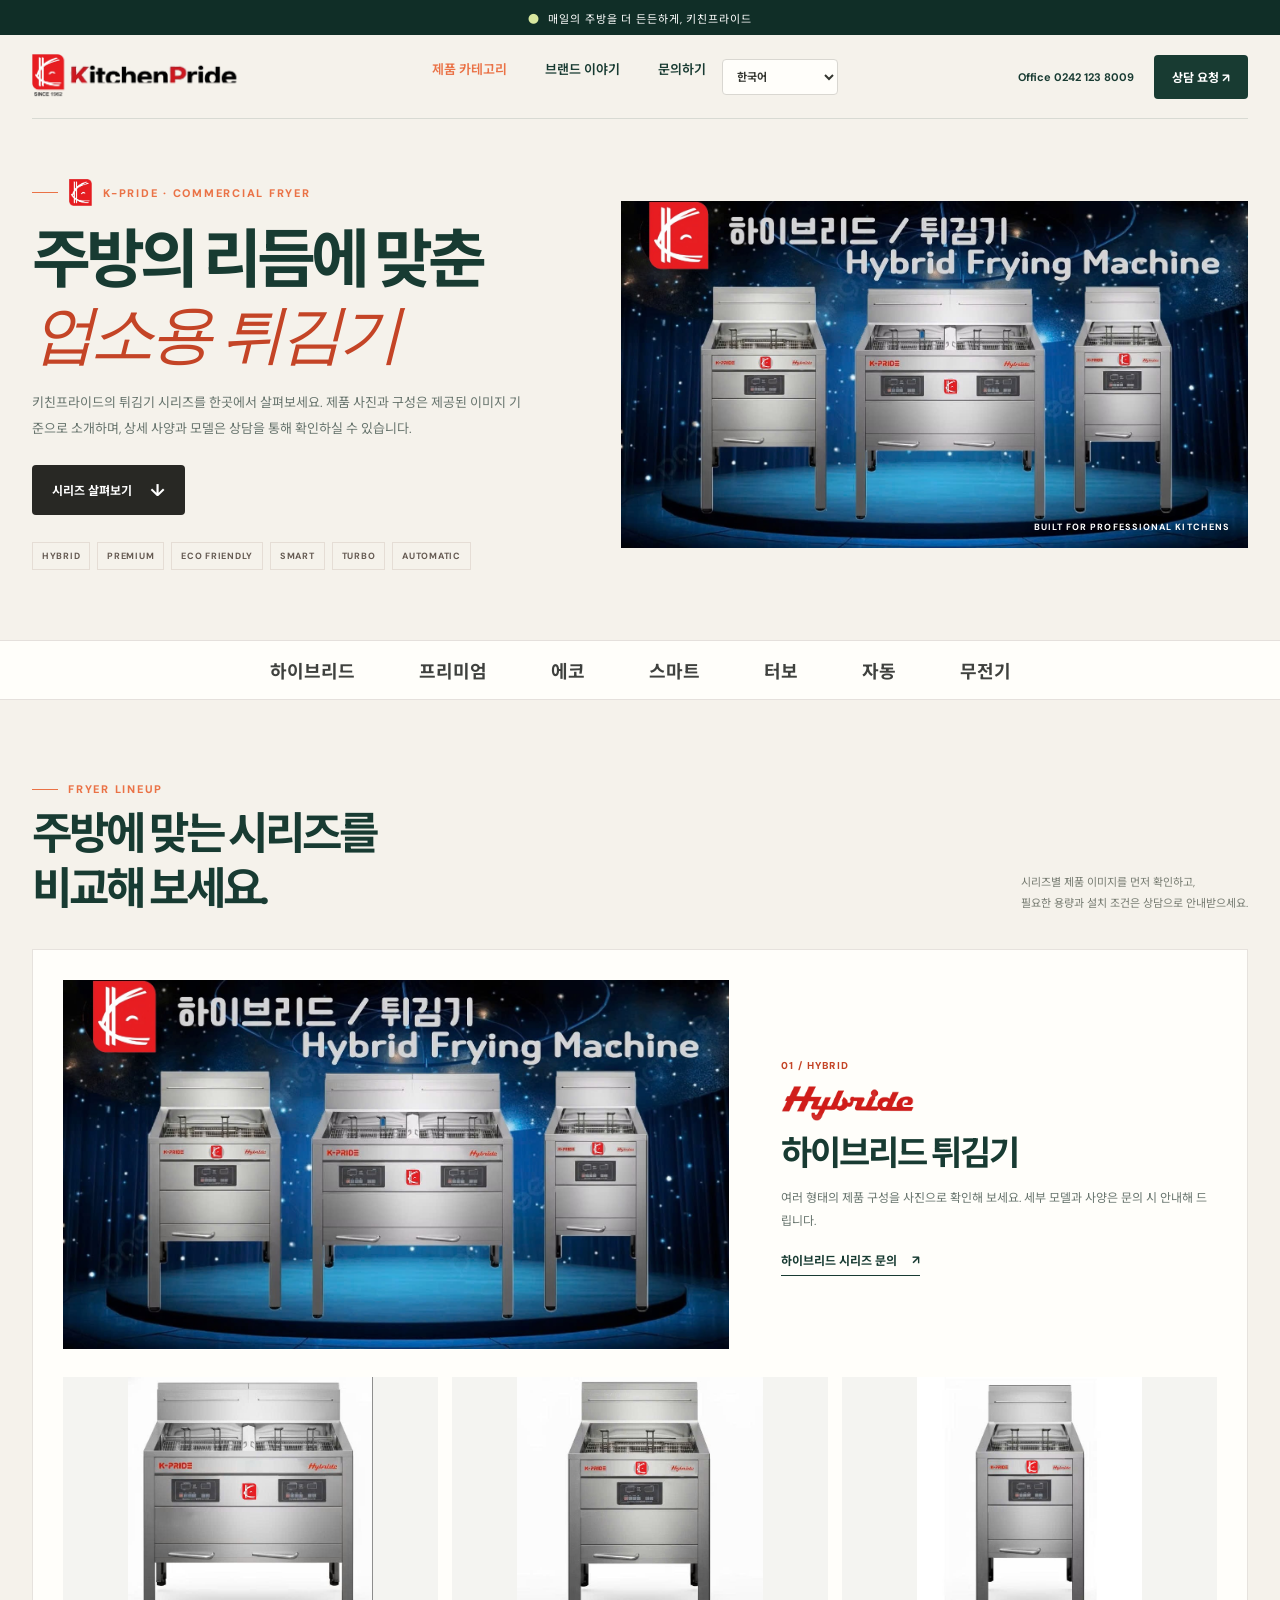
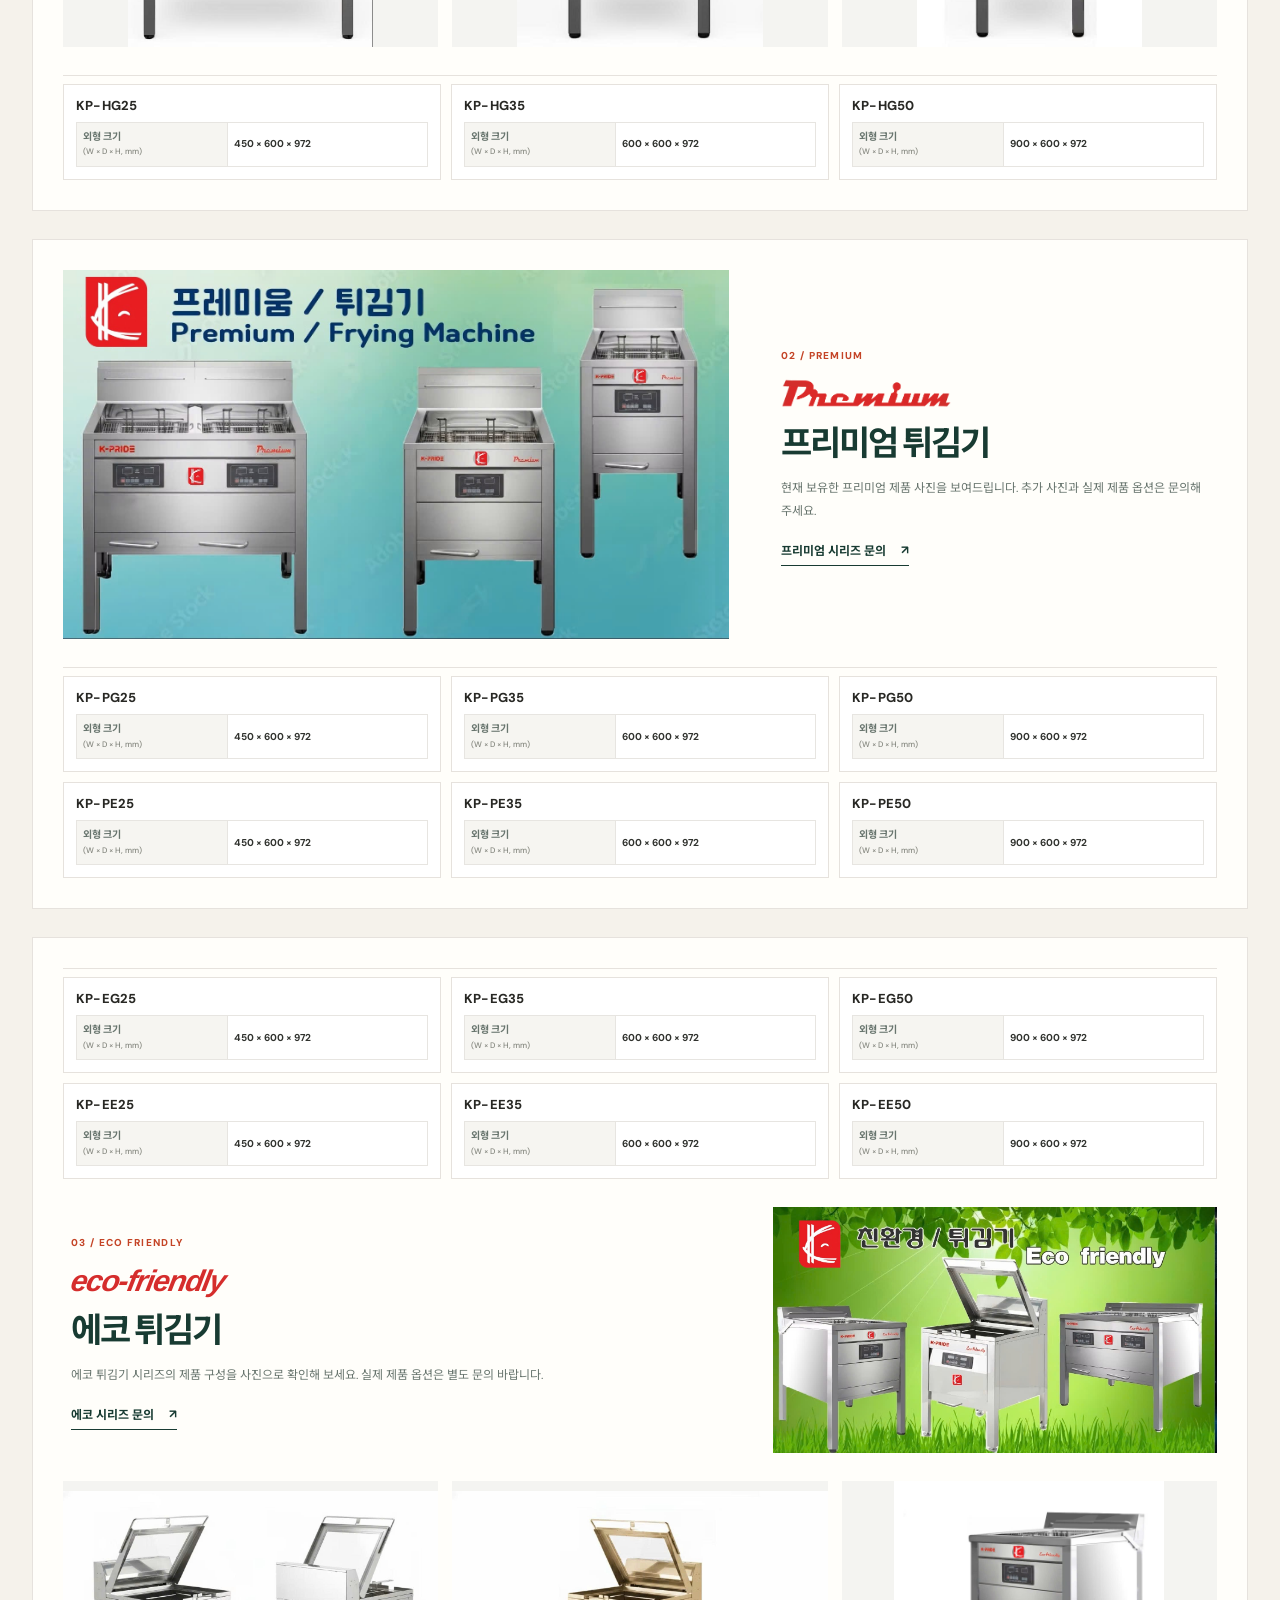
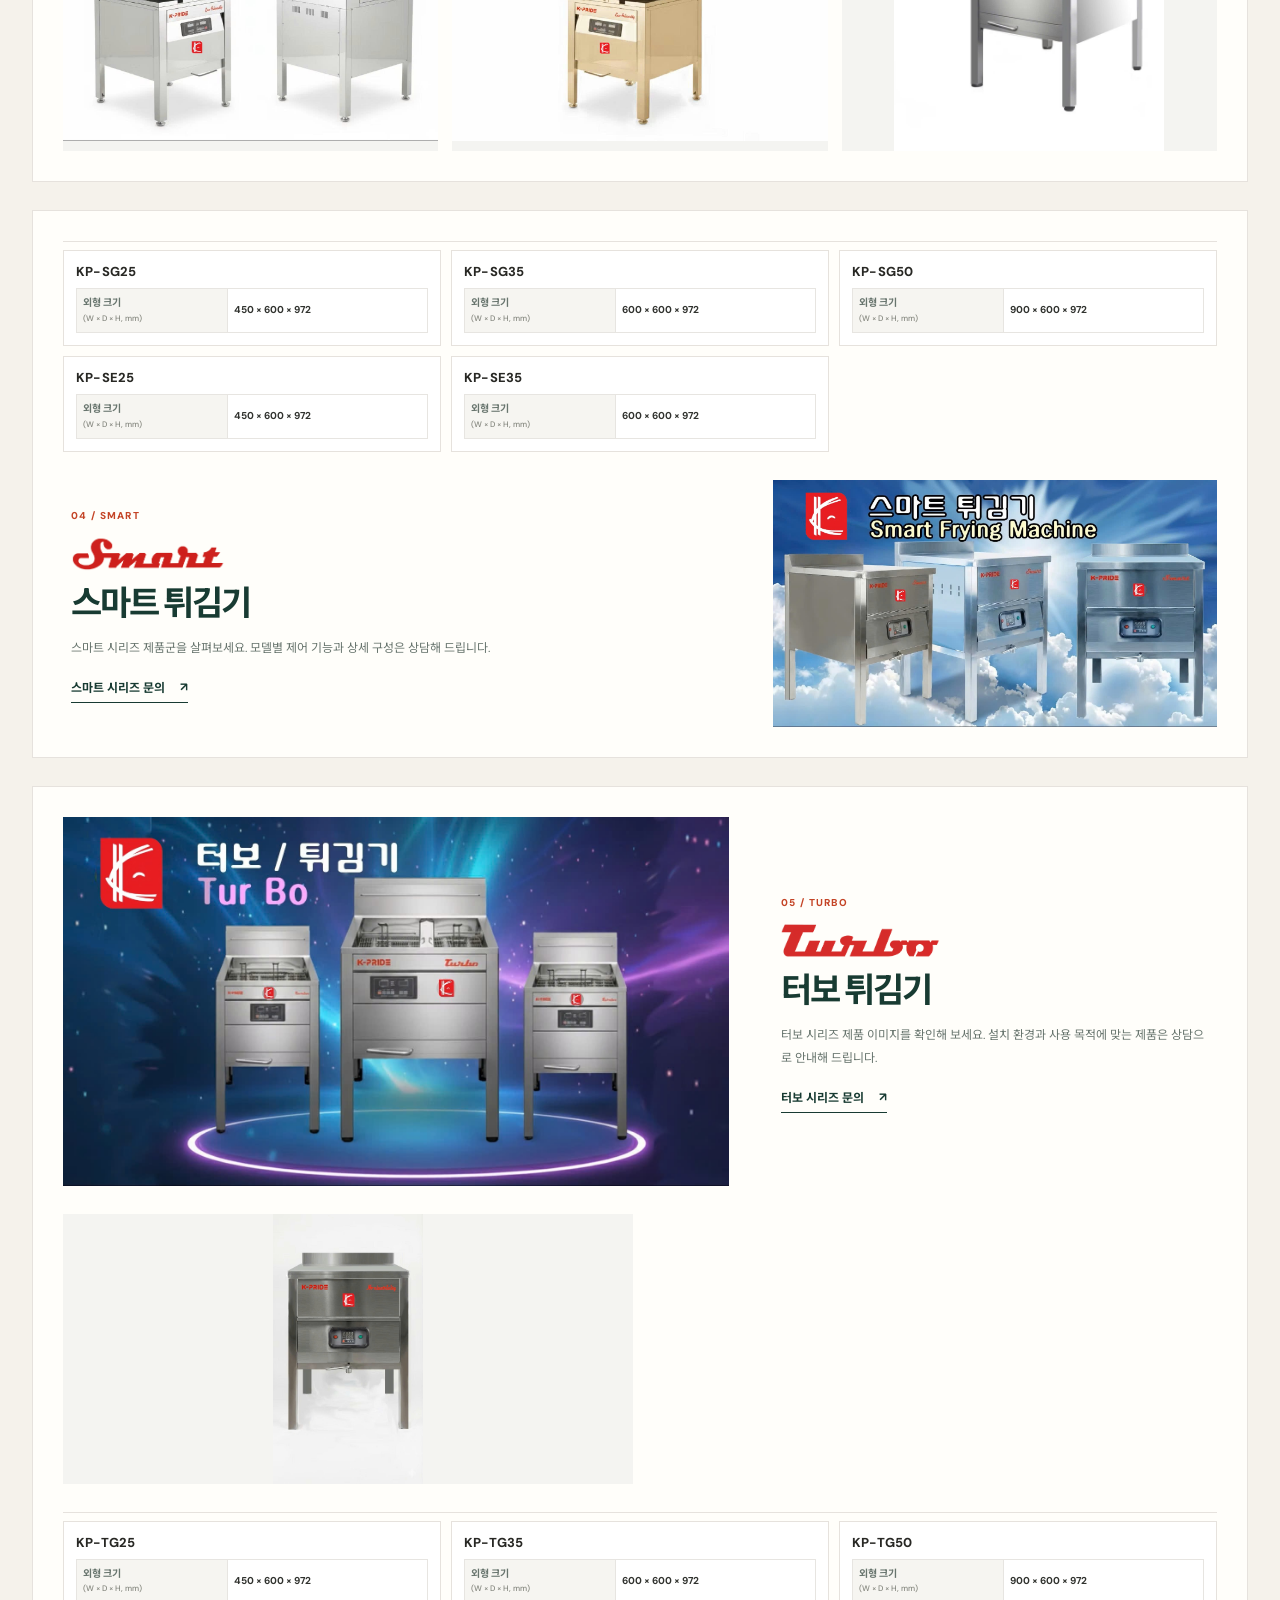
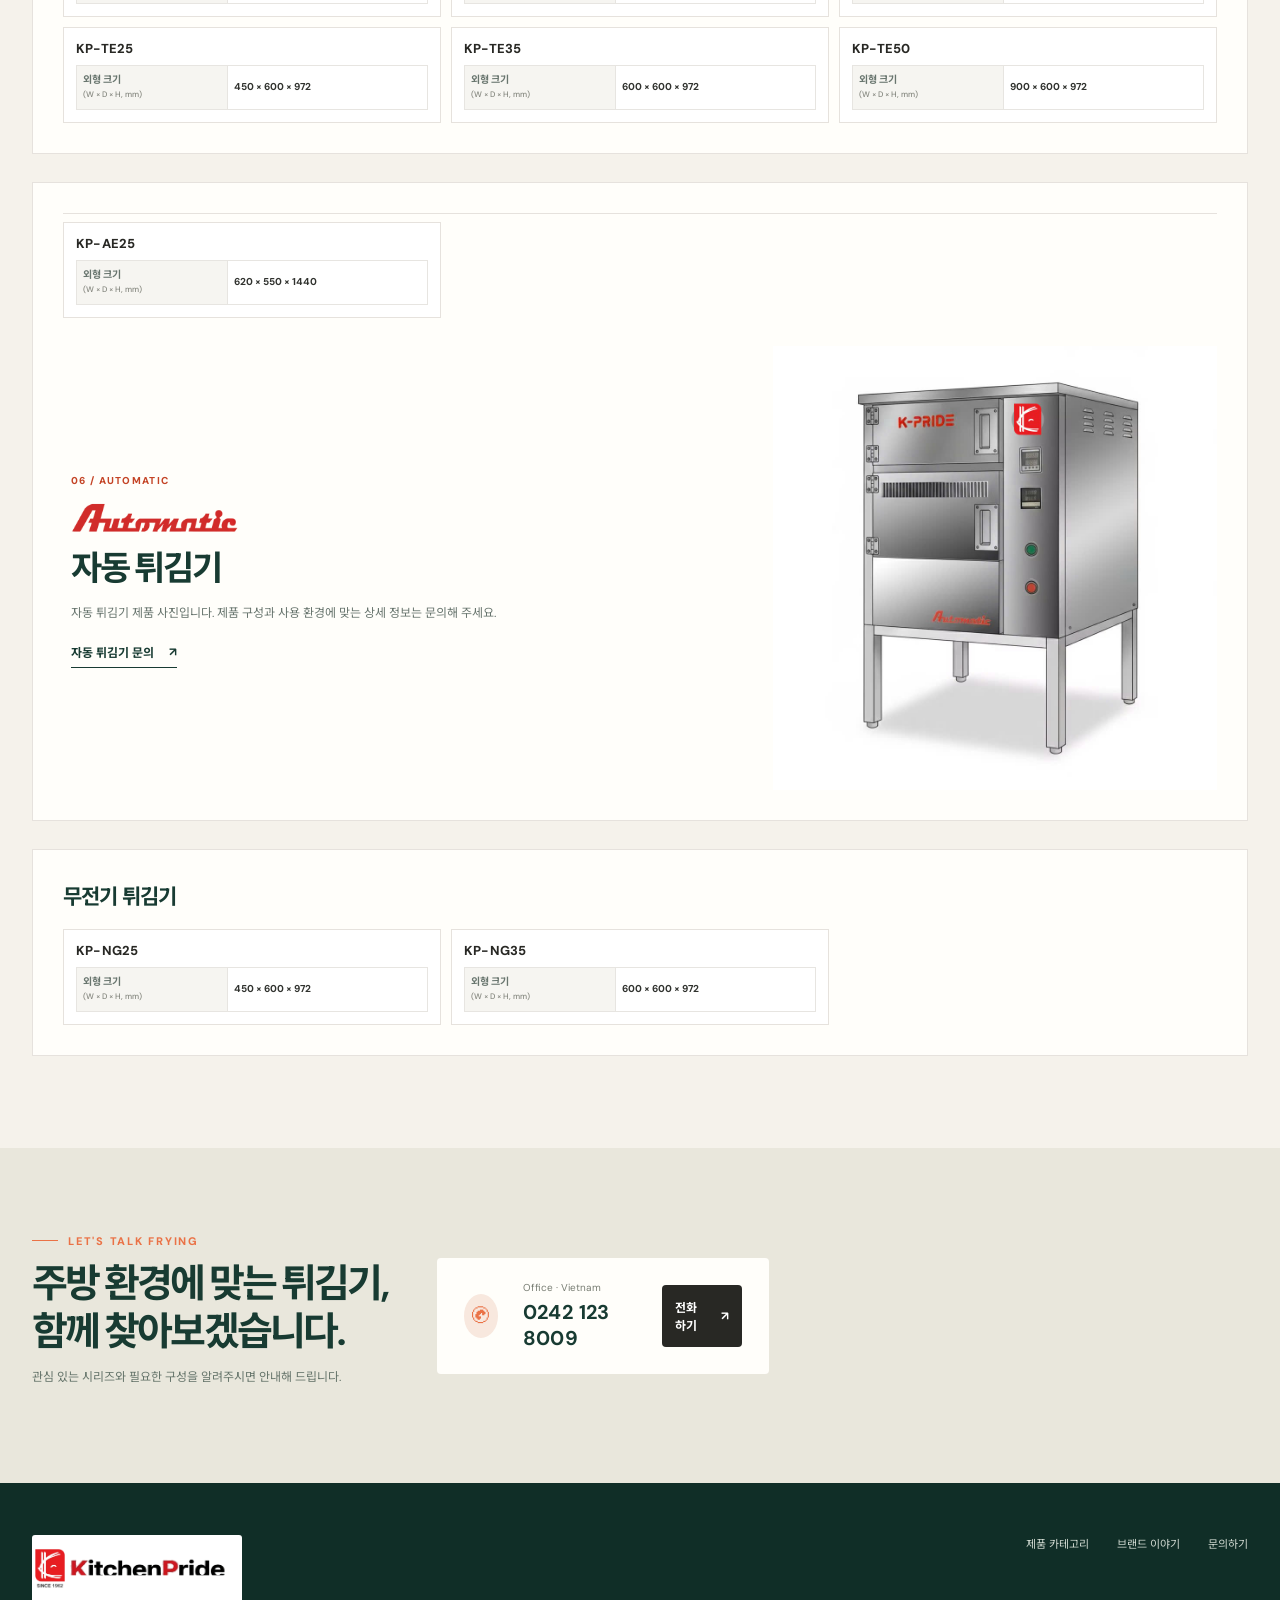
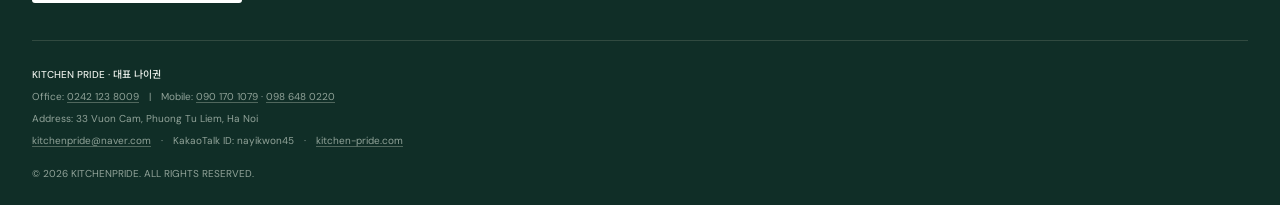
==== commit fc47c1d3: "Add files via upload" ====
--- a/fryer.html
+++ b/fryer.html
@@ -24,15 +24,66 @@
       <div class="fryer-hero-copy"><div class="eyebrow fryer-brand-title"><img src="assets/kitchenpride-mark.png" alt=""> K-PRIDE · COMMERCIAL FRYER</div><h1>주방의 리듬에 맞춘<br><em>업소용 튀김기</em></h1><p>키친프라이드의 튀김기 시리즈를 한곳에서 살펴보세요. 제품 사진과 구성은 제공된 이미지 기준으로 소개하며, 상세 사양과 모델은 상담을 통해 확인하실 수 있습니다.</p><a class="button dark" href="#fryer-series">시리즈 살펴보기 <span class="arrow">↓</span></a><div class="fryer-hero-tags"><span>HYBRID</span><span>PREMIUM</span><span>ECO FRIENDLY</span><span>SMART</span><span>TURBO</span><span>AUTOMATIC</span></div></div>
       <figure class="fryer-hero-visual"><img src="assets/hybridfryingmachine1-brand.jpg" alt="키친프라이드 하이브리드 업소용 튀김기 제품군"><figcaption>BUILT FOR PROFESSIONAL KITCHENS</figcaption></figure>
     </section>
-    <nav class="fryer-series-nav" aria-label="튀김기 시리즈 바로가기"><div class="wrap"><a href="#hybrid">하이브리드</a><a href="#premium">프리미엄</a><a href="#eco">에코</a><a href="#smart">스마트</a><a href="#turbo">터보</a><a href="#automatic">자동</a></div></nav>
+    <nav class="fryer-series-nav" aria-label="튀김기 시리즈 바로가기"><div class="wrap"><a href="#hybrid">하이브리드</a><a href="#premium">프리미엄</a><a href="#eco">에코</a><a href="#smart">스마트</a><a href="#turbo">터보</a><a href="#automatic">자동</a><a href="#without-electricity">무전기</a></div></nav>
     <section class="wrap fryer-series" id="fryer-series">
       <header class="fryer-section-head"><div><span class="eyebrow">Fryer lineup</span><h2>주방에 맞는 시리즈를<br>비교해 보세요.</h2></div><p>시리즈별 제품 이미지를 먼저 확인하고,<br>필요한 용량과 설치 조건은 상담으로 안내받으세요.</p></header>
-      <article class="fryer-series-card" id="hybrid"><div class="fryer-series-image"><img src="assets/hybridfryingmachine1-brand.jpg" alt="하이브리드 튀김기 시리즈"></div><div class="fryer-series-copy"><span class="fryer-index">01 / HYBRID</span><h3 class="fryer-series-title"><img src="assets/hybrid-title.png" alt="Hybrid"><span>하이브리드 튀김기</span></h3><p>여러 형태의 제품 구성을 사진으로 확인해 보세요. 세부 모델과 사양은 문의 시 안내해 드립니다.</p><a class="text-link" href="#contact">하이브리드 시리즈 문의 <span>↗</span></a></div><div class="fryer-product-gallery"><img src="assets/hybridfryingmachine2-brand.jpg" alt="하이브리드 와이드형 튀김기"><img src="assets/hybridfryingmachine3-brand.jpg" alt="하이브리드 튀김기 제품"><img src="assets/hybridfryingmachine4-brand.jpg" alt="하이브리드 컴팩트 튀김기"></div></article>
-      <article class="fryer-series-card" id="premium"><div class="fryer-series-image"><img src="assets/Premiumfryingmachine1-brand.jpg" alt="프리미엄 튀김기 시리즈"></div><div class="fryer-series-copy"><span class="fryer-index">02 / PREMIUM</span><h3 class="fryer-series-title"><img src="assets/premium-title.png" alt="Premium"><span>프리미엄 튀김기</span></h3><p>현재 보유한 프리미엄 제품 사진을 보여드립니다. 추가 사진과 실제 제품 옵션은 문의해 주세요.</p><a class="text-link" href="#contact">프리미엄 시리즈 문의 <span>↗</span></a></div></article>
-      <article class="fryer-series-card fryer-series-card-reverse" id="eco"><div class="fryer-series-image"><img src="assets/ecofriendlyfryng-brand.jpg" alt="에코 튀김기 시리즈"></div><div class="fryer-series-copy"><span class="fryer-index">03 / ECO FRIENDLY</span><h3 class="fryer-series-title"><img src="assets/eco-friendly-title.svg" alt="eco-friendly"><span>에코 튀김기</span></h3><p>에코 튀김기 시리즈의 제품 구성을 사진으로 확인해 보세요. 실제 제품 옵션은 별도 문의 바랍니다.</p><a class="text-link" href="#contact">에코 시리즈 문의 <span>↗</span></a></div><div class="fryer-product-gallery"><img src="assets/ecofriendly3-brand.jpg" alt="에코 튀김기 제품 구성"><img src="assets/ecofriendlyfryng2-brand.jpg" alt="에코 튀김기 제품 사진"><img src="assets/ecofriendlyfryng3-brand.jpg" alt="에코 튀김기 제품 사진"></div></article>
-      <article class="fryer-series-card fryer-series-card-reverse" id="smart"><div class="fryer-series-image"><img src="assets/Smartfryingmachine1-brand.jpg" alt="스마트 튀김기 시리즈"></div><div class="fryer-series-copy"><span class="fryer-index">04 / SMART</span><h3 class="fryer-series-title"><img src="assets/smart-title.png" alt="Smart"><span>스마트 튀김기</span></h3><p>스마트 시리즈 제품군을 살펴보세요. 모델별 제어 기능과 상세 구성은 상담해 드립니다.</p><a class="text-link" href="#contact">스마트 시리즈 문의 <span>↗</span></a></div></article>
-      <article class="fryer-series-card" id="turbo"><div class="fryer-series-image"><img src="assets/Turbofryingmachine1-brand.jpg" alt="터보 튀김기 시리즈"></div><div class="fryer-series-copy"><span class="fryer-index">05 / TURBO</span><h3 class="fryer-series-title"><img src="assets/turbo-title.png" alt="Turbo"><span>터보 튀김기</span></h3><p>터보 시리즈 제품 이미지를 확인해 보세요. 설치 환경과 사용 목적에 맞는 제품은 상담으로 안내해 드립니다.</p><a class="text-link" href="#contact">터보 시리즈 문의 <span>↗</span></a></div><div class="fryer-product-gallery fryer-product-gallery-two"><img src="assets/5Turbofryingmachine4-brand.jpg" alt="터보 튀김기 제품 사진"></div></article>
-      <article class="fryer-series-card fryer-series-card-reverse" id="automatic"><div class="fryer-series-image"><img src="assets/Automatic2-brand.jpg" alt="자동 튀김기 제품"></div><div class="fryer-series-copy"><span class="fryer-index">06 / AUTOMATIC</span><h3 class="fryer-series-title"><img src="assets/automatic-title.png" alt="Automatic"><span>자동 튀김기</span></h3><p>자동 튀김기 제품 사진입니다. 제품 구성과 사용 환경에 맞는 상세 정보는 문의해 주세요.</p><a class="text-link" href="#contact">자동 튀김기 문의 <span>↗</span></a></div></article>
+      <article class="fryer-series-card" id="hybrid"><div class="fryer-series-image"><img src="assets/hybridfryingmachine1-brand.jpg" alt="하이브리드 튀김기 시리즈"></div><div class="fryer-series-copy"><span class="fryer-index">01 / HYBRID</span><h3 class="fryer-series-title"><img src="assets/hybrid-title.png" alt="Hybrid"><span>하이브리드 튀김기</span></h3><p>여러 형태의 제품 구성을 사진으로 확인해 보세요. 세부 모델과 사양은 문의 시 안내해 드립니다.</p><a class="text-link" href="#contact">하이브리드 시리즈 문의 <span>↗</span></a></div><div class="fryer-product-gallery"><img src="assets/hybridfryingmachine2-brand.jpg" alt="하이브리드 와이드형 튀김기"><img src="assets/hybridfryingmachine3-brand.jpg" alt="하이브리드 튀김기 제품"><img src="assets/hybridfryingmachine4-brand.jpg" alt="하이브리드 컴팩트 튀김기"></div>
+        <div class="fryer-model-grid" aria-label="모델별 외형 크기">
+          <div class="fryer-model-spec"><h4>KP-HG25</h4><table><tbody><tr><th scope="row">외형 크기<br><small>(W × D × H, mm)</small></th><td>450 × 600 × 972</td></tr></tbody></table></div>
+          <div class="fryer-model-spec"><h4>KP-HG35</h4><table><tbody><tr><th scope="row">외형 크기<br><small>(W × D × H, mm)</small></th><td>600 × 600 × 972</td></tr></tbody></table></div>
+          <div class="fryer-model-spec"><h4>KP-HG50</h4><table><tbody><tr><th scope="row">외형 크기<br><small>(W × D × H, mm)</small></th><td>900 × 600 × 972</td></tr></tbody></table></div>
+        </div>
+      </article>
+      <article class="fryer-series-card" id="premium"><div class="fryer-series-image"><img src="assets/Premiumfryingmachine1-brand.jpg" alt="프리미엄 튀김기 시리즈"></div><div class="fryer-series-copy"><span class="fryer-index">02 / PREMIUM</span><h3 class="fryer-series-title"><img src="assets/premium-title.png" alt="Premium"><span>프리미엄 튀김기</span></h3><p>현재 보유한 프리미엄 제품 사진을 보여드립니다. 추가 사진과 실제 제품 옵션은 문의해 주세요.</p><a class="text-link" href="#contact">프리미엄 시리즈 문의 <span>↗</span></a></div>
+        <div class="fryer-model-grid" aria-label="모델별 외형 크기">
+          <div class="fryer-model-spec"><h4>KP-PG25</h4><table><tbody><tr><th scope="row">외형 크기<br><small>(W × D × H, mm)</small></th><td>450 × 600 × 972</td></tr></tbody></table></div>
+          <div class="fryer-model-spec"><h4>KP-PG35</h4><table><tbody><tr><th scope="row">외형 크기<br><small>(W × D × H, mm)</small></th><td>600 × 600 × 972</td></tr></tbody></table></div>
+          <div class="fryer-model-spec"><h4>KP-PG50</h4><table><tbody><tr><th scope="row">외형 크기<br><small>(W × D × H, mm)</small></th><td>900 × 600 × 972</td></tr></tbody></table></div>
+          <div class="fryer-model-spec"><h4>KP-PE25</h4><table><tbody><tr><th scope="row">외형 크기<br><small>(W × D × H, mm)</small></th><td>450 × 600 × 972</td></tr></tbody></table></div>
+          <div class="fryer-model-spec"><h4>KP-PE35</h4><table><tbody><tr><th scope="row">외형 크기<br><small>(W × D × H, mm)</small></th><td>600 × 600 × 972</td></tr></tbody></table></div>
+          <div class="fryer-model-spec"><h4>KP-PE50</h4><table><tbody><tr><th scope="row">외형 크기<br><small>(W × D × H, mm)</small></th><td>900 × 600 × 972</td></tr></tbody></table></div>
+        </div>
+      </article>
+      <article class="fryer-series-card fryer-series-card-reverse" id="eco"><div class="fryer-series-image"><img src="assets/ecofriendlyfryng-brand.jpg" alt="에코 튀김기 시리즈"></div><div class="fryer-series-copy"><span class="fryer-index">03 / ECO FRIENDLY</span><h3 class="fryer-series-title"><img src="assets/eco-friendly-title.svg" alt="eco-friendly"><span>에코 튀김기</span></h3><p>에코 튀김기 시리즈의 제품 구성을 사진으로 확인해 보세요. 실제 제품 옵션은 별도 문의 바랍니다.</p><a class="text-link" href="#contact">에코 시리즈 문의 <span>↗</span></a></div><div class="fryer-product-gallery"><img src="assets/ecofriendly3-brand.jpg" alt="에코 튀김기 제품 구성"><img src="assets/ecofriendlyfryng2-brand.jpg" alt="에코 튀김기 제품 사진"><img src="assets/ecofriendlyfryng3-brand.jpg" alt="에코 튀김기 제품 사진"></div>
+        <div class="fryer-model-grid" aria-label="모델별 외형 크기">
+          <div class="fryer-model-spec"><h4>KP-EG25</h4><table><tbody><tr><th scope="row">외형 크기<br><small>(W × D × H, mm)</small></th><td>450 × 600 × 972</td></tr></tbody></table></div>
+          <div class="fryer-model-spec"><h4>KP-EG35</h4><table><tbody><tr><th scope="row">외형 크기<br><small>(W × D × H, mm)</small></th><td>600 × 600 × 972</td></tr></tbody></table></div>
+          <div class="fryer-model-spec"><h4>KP-EG50</h4><table><tbody><tr><th scope="row">외형 크기<br><small>(W × D × H, mm)</small></th><td>900 × 600 × 972</td></tr></tbody></table></div>
+          <div class="fryer-model-spec"><h4>KP-EE25</h4><table><tbody><tr><th scope="row">외형 크기<br><small>(W × D × H, mm)</small></th><td>450 × 600 × 972</td></tr></tbody></table></div>
+          <div class="fryer-model-spec"><h4>KP-EE35</h4><table><tbody><tr><th scope="row">외형 크기<br><small>(W × D × H, mm)</small></th><td>600 × 600 × 972</td></tr></tbody></table></div>
+          <div class="fryer-model-spec"><h4>KP-EE50</h4><table><tbody><tr><th scope="row">외형 크기<br><small>(W × D × H, mm)</small></th><td>900 × 600 × 972</td></tr></tbody></table></div>
+        </div>
+      </article>
+      <article class="fryer-series-card fryer-series-card-reverse" id="smart"><div class="fryer-series-image"><img src="assets/Smartfryingmachine1-brand.jpg" alt="스마트 튀김기 시리즈"></div><div class="fryer-series-copy"><span class="fryer-index">04 / SMART</span><h3 class="fryer-series-title"><img src="assets/smart-title.png" alt="Smart"><span>스마트 튀김기</span></h3><p>스마트 시리즈 제품군을 살펴보세요. 모델별 제어 기능과 상세 구성은 상담해 드립니다.</p><a class="text-link" href="#contact">스마트 시리즈 문의 <span>↗</span></a></div>
+        <div class="fryer-model-grid" aria-label="모델별 외형 크기">
+          <div class="fryer-model-spec"><h4>KP-SG25</h4><table><tbody><tr><th scope="row">외형 크기<br><small>(W × D × H, mm)</small></th><td>450 × 600 × 972</td></tr></tbody></table></div>
+          <div class="fryer-model-spec"><h4>KP-SG35</h4><table><tbody><tr><th scope="row">외형 크기<br><small>(W × D × H, mm)</small></th><td>600 × 600 × 972</td></tr></tbody></table></div>
+          <div class="fryer-model-spec"><h4>KP-SG50</h4><table><tbody><tr><th scope="row">외형 크기<br><small>(W × D × H, mm)</small></th><td>900 × 600 × 972</td></tr></tbody></table></div>
+          <div class="fryer-model-spec"><h4>KP-SE25</h4><table><tbody><tr><th scope="row">외형 크기<br><small>(W × D × H, mm)</small></th><td>450 × 600 × 972</td></tr></tbody></table></div>
+          <div class="fryer-model-spec"><h4>KP-SE35</h4><table><tbody><tr><th scope="row">외형 크기<br><small>(W × D × H, mm)</small></th><td>600 × 600 × 972</td></tr></tbody></table></div>
+        </div>
+      </article>
+      <article class="fryer-series-card" id="turbo"><div class="fryer-series-image"><img src="assets/Turbofryingmachine1-brand.jpg" alt="터보 튀김기 시리즈"></div><div class="fryer-series-copy"><span class="fryer-index">05 / TURBO</span><h3 class="fryer-series-title"><img src="assets/turbo-title.png" alt="Turbo"><span>터보 튀김기</span></h3><p>터보 시리즈 제품 이미지를 확인해 보세요. 설치 환경과 사용 목적에 맞는 제품은 상담으로 안내해 드립니다.</p><a class="text-link" href="#contact">터보 시리즈 문의 <span>↗</span></a></div><div class="fryer-product-gallery fryer-product-gallery-two"><img src="assets/5Turbofryingmachine4-brand.jpg" alt="터보 튀김기 제품 사진"></div>
+        <div class="fryer-model-grid" aria-label="모델별 외형 크기">
+          <div class="fryer-model-spec"><h4>KP-TG25</h4><table><tbody><tr><th scope="row">외형 크기<br><small>(W × D × H, mm)</small></th><td>450 × 600 × 972</td></tr></tbody></table></div>
+          <div class="fryer-model-spec"><h4>KP-TG35</h4><table><tbody><tr><th scope="row">외형 크기<br><small>(W × D × H, mm)</small></th><td>600 × 600 × 972</td></tr></tbody></table></div>
+          <div class="fryer-model-spec"><h4>KP-TG50</h4><table><tbody><tr><th scope="row">외형 크기<br><small>(W × D × H, mm)</small></th><td>900 × 600 × 972</td></tr></tbody></table></div>
+          <div class="fryer-model-spec"><h4>KP-TE25</h4><table><tbody><tr><th scope="row">외형 크기<br><small>(W × D × H, mm)</small></th><td>450 × 600 × 972</td></tr></tbody></table></div>
+          <div class="fryer-model-spec"><h4>KP-TE35</h4><table><tbody><tr><th scope="row">외형 크기<br><small>(W × D × H, mm)</small></th><td>600 × 600 × 972</td></tr></tbody></table></div>
+          <div class="fryer-model-spec"><h4>KP-TE50</h4><table><tbody><tr><th scope="row">외형 크기<br><small>(W × D × H, mm)</small></th><td>900 × 600 × 972</td></tr></tbody></table></div>
+        </div>
+      </article>
+      <article class="fryer-series-card fryer-series-card-reverse" id="automatic"><div class="fryer-series-image"><img src="assets/Automatic2-brand.jpg" alt="자동 튀김기 제품"></div><div class="fryer-series-copy"><span class="fryer-index">06 / AUTOMATIC</span><h3 class="fryer-series-title"><img src="assets/automatic-title.png" alt="Automatic"><span>자동 튀김기</span></h3><p>자동 튀김기 제품 사진입니다. 제품 구성과 사용 환경에 맞는 상세 정보는 문의해 주세요.</p><a class="text-link" href="#contact">자동 튀김기 문의 <span>↗</span></a></div>
+        <div class="fryer-model-grid" aria-label="모델별 외형 크기">
+          <div class="fryer-model-spec"><h4>KP-AE25</h4><table><tbody><tr><th scope="row">외형 크기<br><small>(W × D × H, mm)</small></th><td>620 × 550 × 1440</td></tr></tbody></table></div>
+        </div>
+      </article>
+      <section class="fryer-extra-models" id="without-electricity" aria-labelledby="no-electricity-title"><h3 id="no-electricity-title">무전기 튀김기</h3>
+        <div class="fryer-model-grid" aria-label="모델별 외형 크기">
+          <div class="fryer-model-spec"><h4>KP-NG25</h4><table><tbody><tr><th scope="row">외형 크기<br><small>(W × D × H, mm)</small></th><td>450 × 600 × 972</td></tr></tbody></table></div>
+          <div class="fryer-model-spec"><h4>KP-NG35</h4><table><tbody><tr><th scope="row">외형 크기<br><small>(W × D × H, mm)</small></th><td>600 × 600 × 972</td></tr></tbody></table></div>
+        </div>
+      </section>
     </section>
     <section class="contact fryer-contact" id="contact"><div class="wrap contact-inner"><div><div class="eyebrow">Let's talk frying</div><h2>주방 환경에 맞는 튀김기,<br>함께 찾아보겠습니다.</h2><p>관심 있는 시리즈와 필요한 구성을 알려주시면 안내해 드립니다.</p></div><div class="contact-card"><div class="contact-icon">✆</div><div><small>Office · Vietnam</small><strong>0242 123 8009</strong></div><a class="button dark" href="tel:02421238009">전화하기 <span>↗</span></a></div></div></section>
   </main>
--- a/styles.css
+++ b/styles.css
@@ -631,7 +631,14 @@
   line-height: 1.65;
 }
 
-.main-mobile-number { display: block; margin-top: 6px; color: #496c9d; font-size: 11px; font-weight: 700; }
+.main-mobile-number {
+  display: block;
+  margin-top: 8px;
+  color: #496c9d;       /* 기존 브랜드 블루 컬러 유지 */
+  font-size: 22px;      /* 원하는 크기에 맞게 숫자를 조절하세요 (예: 20px, 24px) */
+  font-weight: 800;     /* 글자를 조금 더 두껍고 선명하게 변경 */
+  letter-spacing: 0.02em; /* 숫자 간격 조절 */
+}
 
 .main-contact-details iframe {
   display: block;
@@ -2091,6 +2098,19 @@
 
 .dimensions-table th:first-child {
   width: 100px;
+}
+
+.everzen-topping-reference {
+  width: 100%;
+  max-width: 900px;
+  margin: 32px auto 0;
+}
+
+.everzen-topping-reference img {
+  display: block;
+  width: 100%;
+  height: auto;
+  object-fit: contain;
 }
 
 .everzen-contact {
@@ -2114,7 +2134,7 @@
 .fryer-hero-visual figcaption { position: absolute; right: 18px; bottom: 15px; color: #fff; font-size: 9px; font-weight: 700; letter-spacing: .12em; text-shadow: 0 1px 8px #000; }
 .fryer-series-nav { position: sticky; z-index: 3; top: 0; border-block: 1px solid #e5e0dc; background: rgba(255, 254, 250, .96); backdrop-filter: blur(10px); }
 .fryer-series-nav .wrap { display: flex; justify-content: center; gap: clamp(22px, 5vw, 68px); }
-.fryer-series-nav a { display: flex; min-height: 58px; align-items: center; color: #3f413e; font-size: 12px; font-weight: 700; }
+.fryer-series-nav a { display: flex; min-height: 58px; align-items: center; color: #3f413e; font-size: 18px; font-weight: 700; }
 .fryer-series-nav a:hover, .fryer-series-nav a:focus-visible { color: var(--fryer-accent); }
 .fryer-series { padding-top: 82px; padding-bottom: 92px; }
 .fryer-section-head { display: flex; align-items: end; justify-content: space-between; gap: 24px; margin-bottom: 32px; }
@@ -2134,6 +2154,17 @@
 .fryer-product-gallery { display: grid; grid-column: 1 / -1; grid-template-columns: repeat(3, minmax(0, 1fr)); gap: 14px; }
 .fryer-product-gallery-two { grid-template-columns: repeat(2, minmax(0, 1fr)); }
 .fryer-product-gallery img { display: block; width: 100%; height: 270px; object-fit: contain; background: #f4f4f1; }
+.fryer-model-grid { display: grid; grid-column: 1 / -1; grid-template-columns: repeat(3, minmax(0, 1fr)); gap: 10px; padding-top: 8px; border-top: 1px solid #e6e2dd; }
+.fryer-model-spec { min-width: 0; padding: 12px; border: 1px solid #e6e2dd; background: #fff; }
+.fryer-model-spec h4 { margin: 0 0 8px; color: var(--fryer-dark); font-family: 'DM Sans', sans-serif; font-size: 13px; font-weight: 800; letter-spacing: .015em; }
+.fryer-model-spec table { width: 100%; border-collapse: collapse; font-size: 10px; line-height: 1.45; }
+.fryer-model-spec th, .fryer-model-spec td { padding: 7px 6px; border: 1px solid #e7e5e1; text-align: left; }
+.fryer-model-spec th { width: 43%; color: #68756e; background: #f6f5f1; font-weight: 700; }
+.fryer-model-spec th small { color: #85877f; font-size: 8px; font-weight: 500; }
+.fryer-model-spec td { color: #30322e; font-weight: 700; white-space: nowrap; }
+.fryer-extra-models { scroll-margin-top: 72px; margin-top: 28px; padding: clamp(18px, 3vw, 30px); border: 1px solid #e6e2dd; background: #fffefa; }
+.fryer-extra-models > h3 { margin: 0 0 18px; font-size: 21px; letter-spacing: -.04em; }
+.fryer-extra-models .fryer-model-grid { padding-top: 0; border-top: 0; }
 .fryer-series-card-reverse .fryer-series-image { order: 2; }
 .fryer-series-card-reverse .fryer-series-copy { order: 1; }
 .fryer-series-card-reverse .fryer-product-gallery { order: 3; }
@@ -2158,9 +2189,12 @@
 .kitchenware-social-row span { display: flex; flex-direction: column; gap: 3px; font-size: 10px; font-weight: 800; letter-spacing: .06em; }
 .kitchenware-social-row b { font-size: 12px; letter-spacing: 0; }
 .kitchenware-new-products { padding-top: 70px; padding-bottom: 60px; }
-.kitchenware-product-grid { display: grid; grid-template-columns: repeat(3, minmax(0, 1fr)); gap: 14px; }
-.kitchenware-product-card { overflow: hidden; border: 1px solid #e6e2dd; background: #fffefa; }
-.kitchenware-product-card-wide { grid-column: span 2; }
+.kitchenware-product-grid { 
+  display: grid; 
+  grid-template-columns: repeat(2, minmax(0, 1fr)); /* 2열(나란히 2장씩)로 변경 */
+  gap: 0px; 
+}.kitchenware-product-card { overflow: hidden; border: 1px solid #e6e2dd; background: #fffefa; }
+
 .kitchenware-product-card img { display: block; width: 100%; height: 265px; padding: 12px; object-fit: contain; background: #f7f7f4; }
 .kitchenware-product-card div { padding: 13px 16px 16px; }
 .kitchenware-product-card span { color: #8a8c84; font-size: 8px; font-weight: 800; letter-spacing: .14em; }
@@ -2169,7 +2203,7 @@
 .kitchenware-new-products .kitchenware-section-head { margin-bottom: 24px; }
 .kitchenware-nav { position: sticky; z-index: 3; top: 0; border-block: 1px solid #e5e0dc; background: rgba(255, 254, 250, .96); backdrop-filter: blur(10px); }
 .kitchenware-nav .wrap { display: flex; justify-content: center; gap: clamp(18px, 4vw, 52px); }
-.kitchenware-nav a { display: flex; min-height: 58px; align-items: center; color: #3f413e; font-size: 11px; font-weight: 700; white-space: nowrap; }
+.kitchenware-nav a { display: flex; min-height: 58px; align-items: center; color: #3f413e; font-size: 18px; font-weight: 700; white-space: nowrap; }
 .kitchenware-nav a:hover, .kitchenware-nav a:focus-visible { color: var(--kitchenware-accent); }
 .kitchenware-catalog { padding-top: 82px; padding-bottom: 88px; scroll-margin-top: 68px; }
 .kitchenware-section-head { display: flex; align-items: end; justify-content: space-between; gap: 24px; margin-bottom: 30px; }
@@ -2187,6 +2221,20 @@
 .kitchenware-catalog-note p { flex: 1; margin: 0; color: #565a53; font-size: 12px; line-height: 1.8; }
 .kitchenware-catalog-note .text-link { flex: 0 0 auto; }
 .kitchenware-social { padding: 64px 0; background: #282824; color: #fffefa; }
+.kitchenware-group-link { display: inline-flex; align-items: center; gap: 7px; margin-top: 14px; color: var(--kitchenware-accent); font-size: 18px; font-weight: 800; text-decoration: none; }
+.kitchenware-group-link:hover, .kitchenware-group-link:focus-visible { text-decoration: underline; text-underline-offset: 3px; }
+.kitchenware-detail-intro { padding-top: 34px; padding-bottom: 25px; }
+.kitchenware-detail-intro .detail-breadcrumb { margin-bottom: 25px; }
+.kitchenware-detail-intro h1 { margin: 10px 0 8px; font-size: clamp(34px, 4.5vw, 52px); line-height: 1.2; letter-spacing: -.07em; }
+.kitchenware-detail-intro h1 em { color: var(--kitchenware-accent); font-family: var(--serif); font-size: .7em; font-weight: 400; font-style: normal; }
+.kitchenware-detail-intro p { margin: 0; color: #68756e; font-size: 13px; }
+.kitchenware-detail-catalog { padding-top: 30px; padding-bottom: 76px; }
+.kitchenware-detail-grid { display: grid; grid-template-columns: repeat(5, minmax(0, 1fr)); gap: 14px; }
+.kitchenware-detail-product { min-width: 0; margin: 0; overflow: hidden; border: 1px solid #e6e2dd; background: #fffefa; }
+.kitchenware-detail-product img { display: block; width: 100%; aspect-ratio: 1.35; padding: 6px; object-fit: contain; background: #f7f7f4; }
+.kitchenware-detail-product figcaption { min-height: 42px; padding: 10px 8px; color: #30322e; font-size: 12px; font-weight: 700; line-height: 1.5; text-align: center; word-break: keep-all; }
+.kitchenware-detail-page .kitchenware-nav { top: 0; }
+.kitchenware-detail-page .kitchenware-nav a[aria-current="page"] { color: var(--kitchenware-accent); }
 .kitchenware-social-inner { display: grid; grid-template-columns: 1fr 1fr; align-items: center; gap: 40px; }
 .kitchenware-social .eyebrow { color: #d8a59a; }
 .kitchenware-social h2 { margin: 13px 0; font-size: clamp(26px, 3.5vw, 38px); line-height: 1.3; letter-spacing: -.06em; }
@@ -2209,6 +2257,7 @@
   .kitchenware-section-head { display: block; }
   .kitchenware-section-head > p { margin-top: 13px; }
   .kitchenware-social-inner { grid-template-columns: 1fr; gap: 25px; }
+  .kitchenware-detail-grid { grid-template-columns: repeat(3, minmax(0, 1fr)); }
 }
 @media (max-width: 600px) {
   .home-announcement { width: calc(100vw - 18px); max-height: calc(100dvh - 18px); padding: 12px; border-radius: 10px; }
@@ -2235,6 +2284,9 @@
   .kitchenware-catalog-note { align-items: flex-start; flex-direction: column; gap: 10px; padding: 20px; }
   .kitchenware-social { padding: 48px 0; }
   .kitchenware-social-links { grid-template-columns: 1fr; }
+  .kitchenware-detail-grid { grid-template-columns: repeat(2, minmax(0, 1fr)); gap: 9px; }
+  .kitchenware-detail-catalog { padding-top: 22px; padding-bottom: 54px; }
+  .kitchenware-detail-product figcaption { min-height: 38px; padding: 8px 5px; font-size: 11px; }
 }
 
 @media (max-width: 850px) {
@@ -2252,6 +2304,15 @@
   .fryer-section-head { display: block; }
   .fryer-section-head > p { margin-top: 13px; }
   .fryer-series-card { margin-top: 18px; padding: 14px; }
+  .fryer-model-grid { grid-template-columns: repeat(2, minmax(0, 1fr)); gap: 7px; }
+  .fryer-model-spec { padding: 9px 7px; }
+  .fryer-model-spec h4 { font-size: 12px; }
+  .fryer-model-spec table { font-size: 9px; }
+  .fryer-model-spec th, .fryer-model-spec td { padding: 6px 4px; }
+  .fryer-model-spec th small { font-size: 7px; }
+  .fryer-model-spec th { width: auto; }
+  .fryer-extra-models { margin-top: 18px; padding: 14px; }
+  
   .fryer-series-image { min-height: 0; }
   .fryer-product-gallery, .fryer-product-gallery-two { grid-template-columns: 1fr 1fr; gap: 8px; }
   .fryer-product-gallery img { height: 190px; }
@@ -2327,7 +2388,7 @@
     align-items: flex-start;
     justify-content: center;
     gap: 3px;
-    font-size: 11px;
+    font-size: 18px;
   }
 
   .everzen-models {
@@ -2670,7 +2731,7 @@
   border-radius: 4px;
   background: #03c75a;
   color: #fff !important;
-  font-size: 11px;
+  font-size: 14px;
   font-weight: 800;
   white-space: nowrap;
 }
@@ -2683,7 +2744,7 @@
 .nav-links .nav-naver-link span {
   font-size: 11px;
   font-weight: 700;
-}
+}
 
 /* Shared Korean / English / Vietnamese selector */
 .language-control { display: flex; align-items: center; margin-left: -22px; }
@@ -2701,7 +2762,172 @@
     border: 0;
   }
 }
-
-
-
-
+
+.announcement-hide-today {
+    display: inline-flex;
+    align-items: center;
+    gap: 7px;
+    font-size: 13px;
+    color: #555;
+    cursor: pointer;
+}
+
+.announcement-hide-today input {
+    width: 15px;
+    height: 15px;
+    accent-color: #333;
+    cursor: pointer;
+}
+
+.home-announcement-foot {
+    display: flex;
+    justify-content: space-between;
+    align-items: center;
+    padding: 12px 16px;
+}
+
+.everzen-ref1-image {
+    margin: 28px 0 0;
+    background: #fff;
+    text-align: center;
+}
+
+.everzen-ref1-image img {
+    display: block;
+    width: 100%;
+    height: auto;
+    object-fit: contain;
+}
+
+/* 메인 페이지 전화번호 확대 */
+.main-contact-details > strong {
+    display: block;
+    margin-top: 8px;
+    font-size: 24px;
+    font-weight: 900;
+    letter-spacing: .02em;
+    line-height: 1.3;
+}
+
+.main-contact-details .main-mobile-number {
+    display: block;
+    margin-top: 9px;
+    font-size: 24px;
+    font-weight: 900;
+}
+
+/* 모바일 화면 */
+@media (max-width: 600px) {
+    .main-contact-details > strong {
+        font-size: 26px;
+    }
+
+    .main-contact-details .main-mobile-number {
+    font-size: 18px;    /* 모바일 기기에서는 줄바꿈 방지를 위해 18px로 최적화 */
+    margin-top: 6px;
+    }
+}
+
+/* 메인 페이지 하단 문의 영역 */
+.contact-inner {
+    display: grid;
+    grid-template-columns: 1fr 0.9fr 1.2fr;
+    gap: 35px;
+    align-items: center;
+}
+
+/* 가운데 사진 */
+.contact-photo {
+    width: 100%;
+    height: 300px;
+    overflow: hidden;
+    border-radius: 12px;
+        background: #f5f5f5;
+
+}
+
+.contact-photo img {
+    width: 100%;
+    height: 100%;
+    display: block;
+       object-fit: contain;
+    object-position: center;
+}
+
+/* 연락처 영역 */
+.main-contact-card {
+    min-width: 0;
+    width: 100%;
+}
+
+/* 태블릿 및 모바일 */
+@media (max-width: 900px) {
+    .contact-inner {
+        grid-template-columns: 1fr 1fr;
+    }
+
+    .contact-copy {
+        grid-column: 1 / -1;
+    }
+
+    .contact-photo {
+        height: 280px;
+    }
+}
+
+@media (max-width: 600px) {
+    .contact-inner {
+        grid-template-columns: 1fr;
+    }
+
+    .contact-copy,
+    .contact-photo,
+    .main-contact-card {
+        grid-column: auto;
+    }
+
+    .contact-photo {
+        height: 240px;
+    }
+}
+/* 연락처 전화번호가 줄바꿈되지 않고 한 줄로 표시 */
+.main-contact-details {
+    min-width: 0;
+    width: 100%;
+}
+
+.main-contact-details > strong,
+.main-contact-details .main-mobile-number {
+    display: block;
+    width: 100%;
+    white-space: nowrap;
+    word-break: keep-all;
+    overflow-wrap: normal;
+}
+
+.main-contact-details > strong {
+    font-size: 28px;
+    font-weight: 800;
+    letter-spacing: 0;
+}
+
+.main-contact-details .main-mobile-number {
+    font-size: 20px;
+    margin-top: 8px;
+}
+
+/* 연락처 카드의 가로 공간 확보 */
+.main-contact-card {
+    min-width: 0;
+    width: 100%;
+}
+
+@media (max-width: 600px) {
+    .main-contact-details > strong {
+        font-size: 24px;
+    }
+
+    .main-contact-details .main-mobile-number {
+        font-size: 15px;
+    }
+}
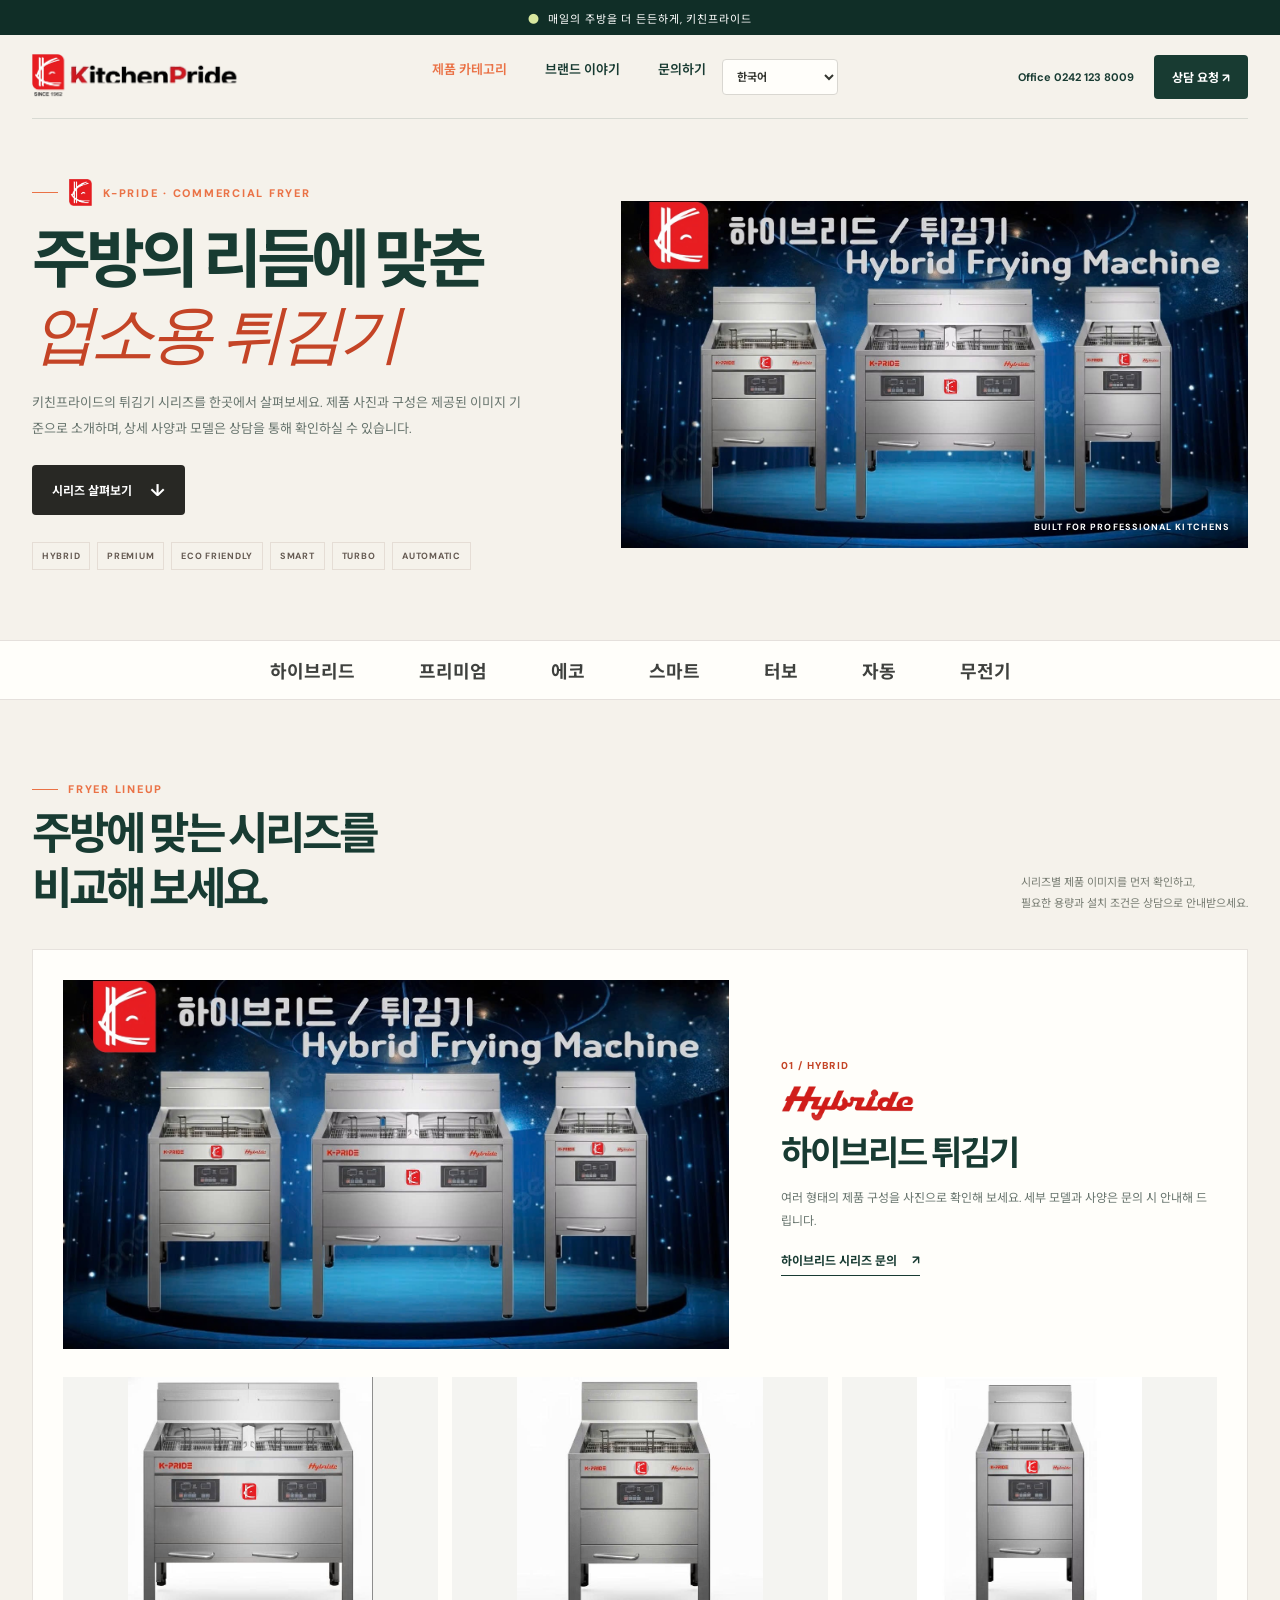
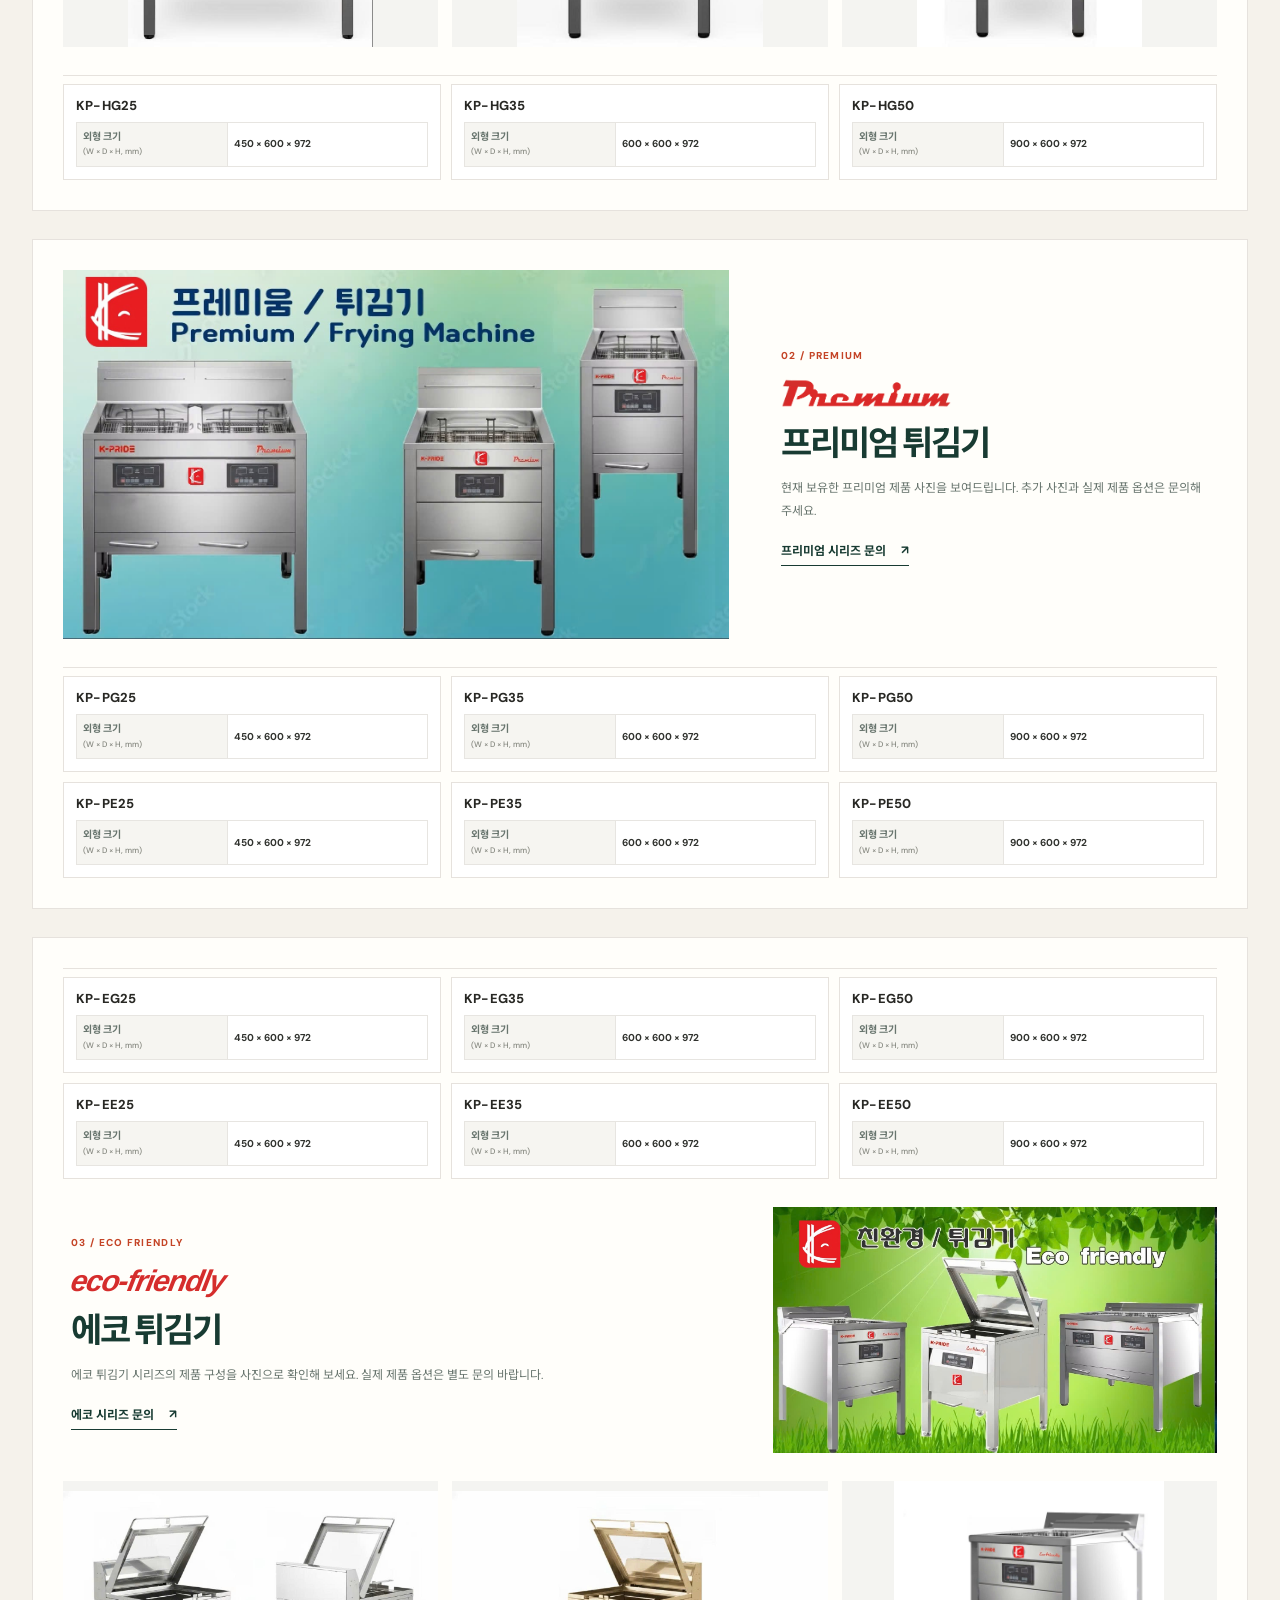
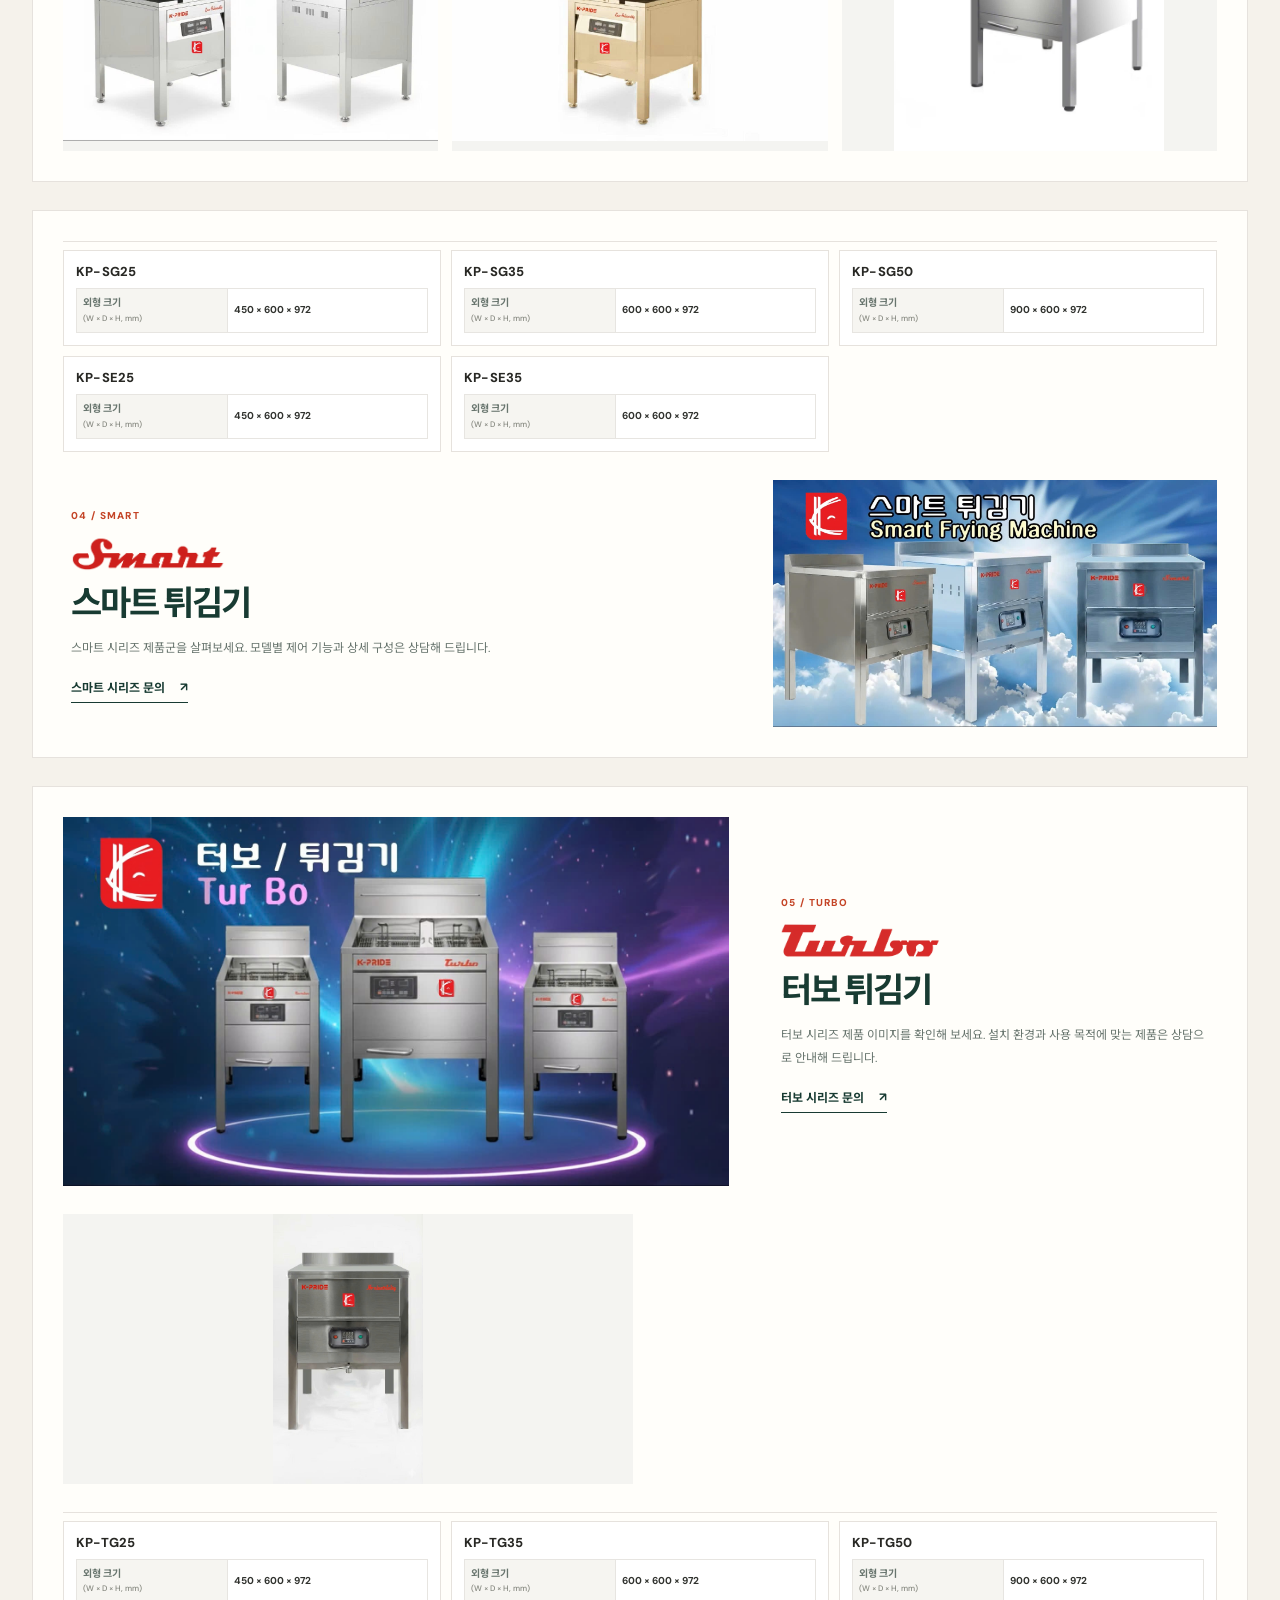
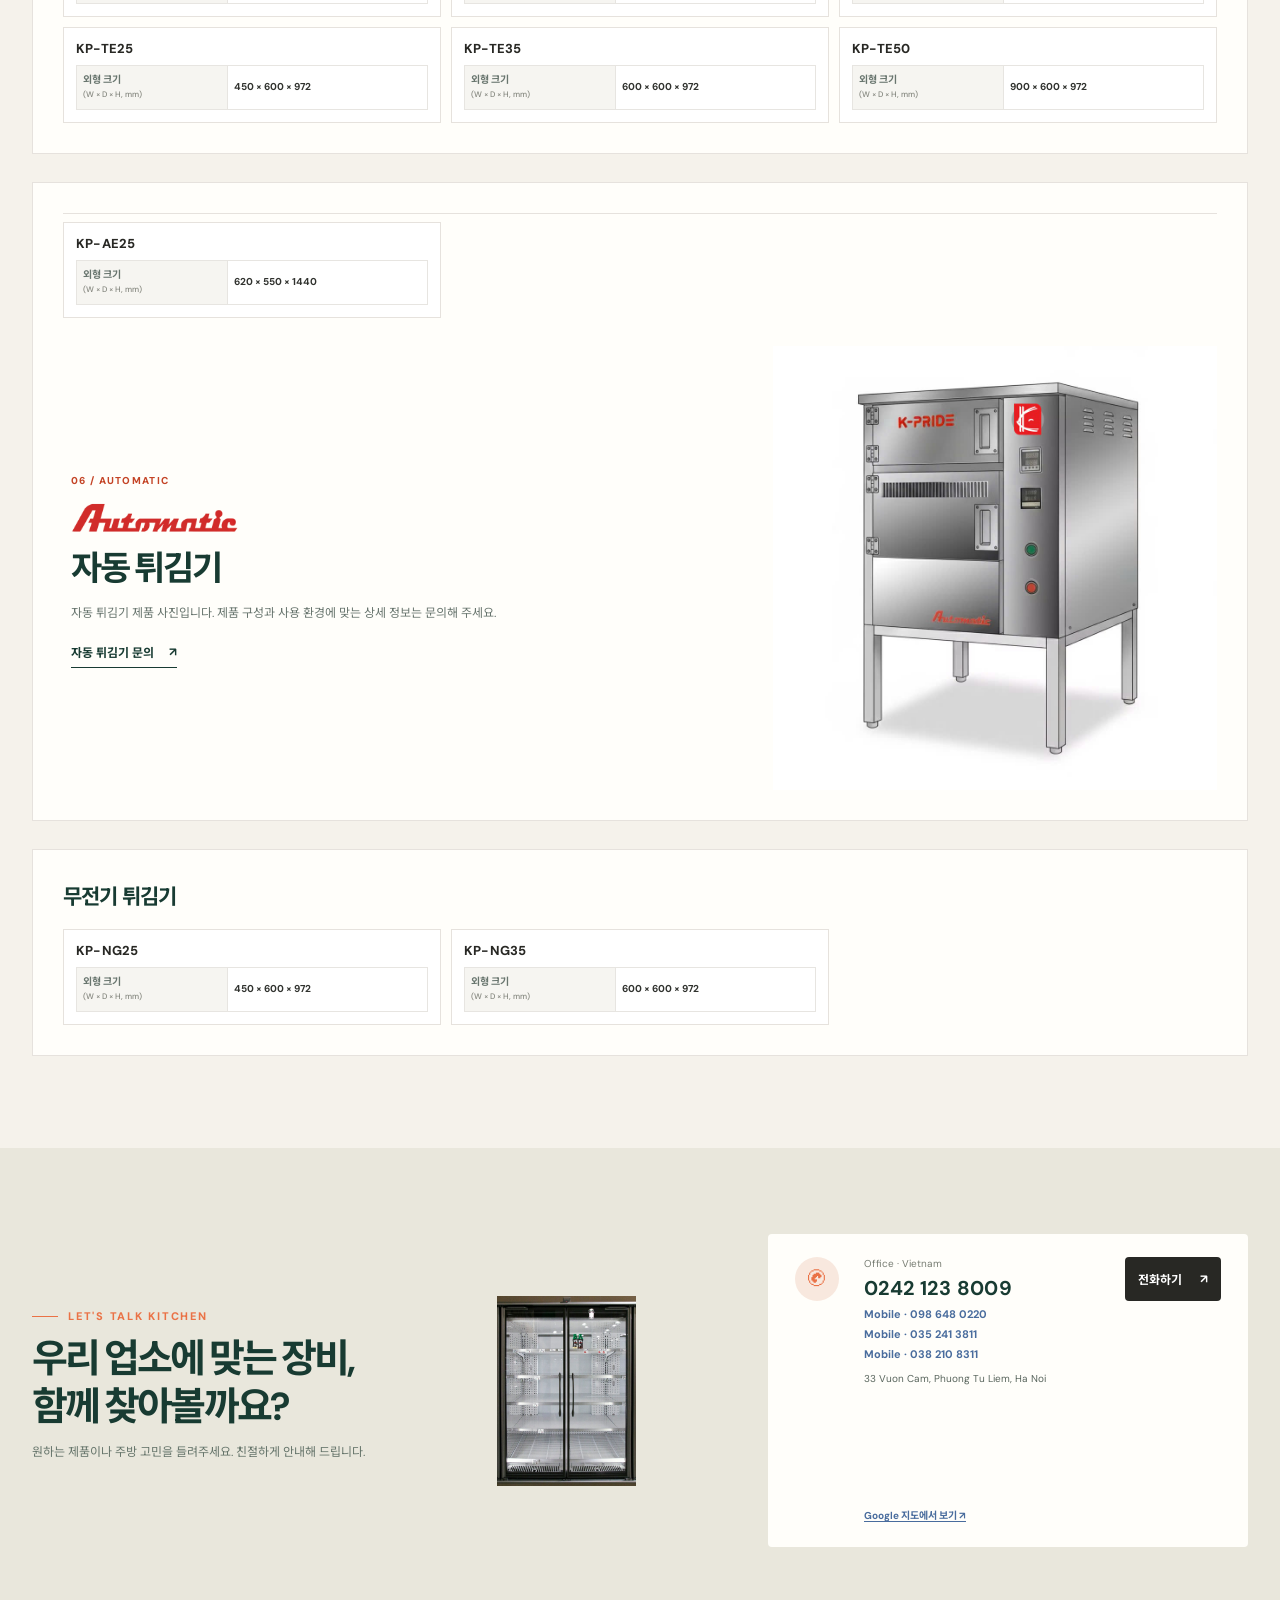
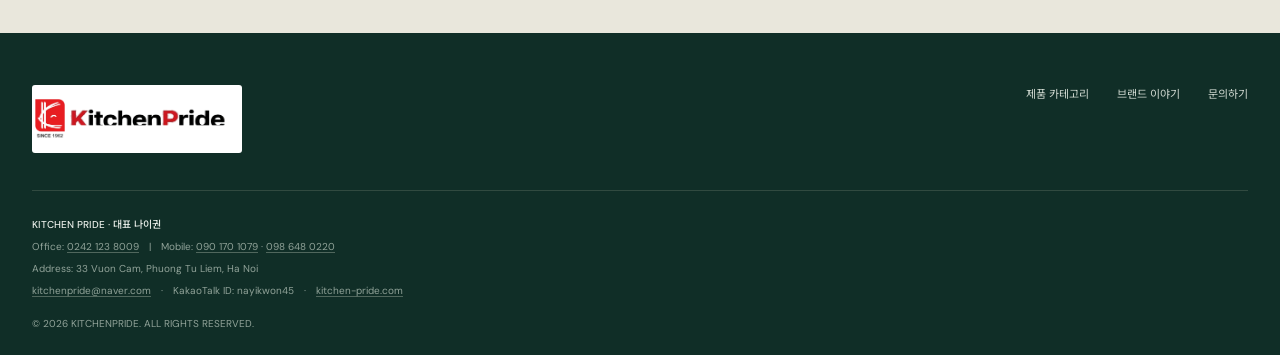
==== commit ea279839: "Add files via upload" ====
--- a/fryer.html
+++ b/fryer.html
@@ -9,14 +9,14 @@
   <link rel="preconnect" href="https://fonts.googleapis.com">
   <link rel="preconnect" href="https://fonts.gstatic.com" crossorigin>
   <link href="https://fonts.googleapis.com/css2?family=DM+Sans:wght@400;500;600;700;800&family=Noto+Sans+KR:wght@400;500;600;700;800&display=swap" rel="stylesheet">
-  <link rel="stylesheet" href="styles.css">
+  <link rel="stylesheet" href="styles.css?v=20261105-contact">
 </head>
 <body>
   <div class="topline"><span>●</span> 매일의 주방을 더 든든하게, 키친프라이드</div>
   <header class="wrap nav">
     <a class="logo" href="index.html#home" aria-label="키친프라이드 홈"><img src="assets/kitchenpride-horizontal-new.png" alt="키친프라이드 SINCE 1962"></a>
-    <nav class="nav-links" aria-label="주요 메뉴"><a href="index.html#products" aria-current="page">제품 카테고리</a><a href="history.html">브랜드 이야기</a><a href="#contact">문의하기</a></nav>
-    <div class="nav-right"><a href="tel:02421238009">Office 0242 123 8009</a><a class="cta" href="#contact">상담 요청 <span>↗</span></a></div>
+    <nav class="nav-links" aria-label="주요 메뉴"><a href="index.html#products" aria-current="page">제품 카테고리</a><a href="history.html">브랜드 이야기</a><a href="index.html#contact">문의하기</a></nav>
+    <div class="nav-right"><a href="tel:02421238009">Office 0242 123 8009</a><a class="cta" href="index.html#contact">상담 요청 <span>↗</span></a></div>
     <button class="menu" aria-label="메뉴 열기" aria-expanded="false">☰</button>
   </header>
   <main class="fryer-page">
@@ -27,14 +27,14 @@
     <nav class="fryer-series-nav" aria-label="튀김기 시리즈 바로가기"><div class="wrap"><a href="#hybrid">하이브리드</a><a href="#premium">프리미엄</a><a href="#eco">에코</a><a href="#smart">스마트</a><a href="#turbo">터보</a><a href="#automatic">자동</a><a href="#without-electricity">무전기</a></div></nav>
     <section class="wrap fryer-series" id="fryer-series">
       <header class="fryer-section-head"><div><span class="eyebrow">Fryer lineup</span><h2>주방에 맞는 시리즈를<br>비교해 보세요.</h2></div><p>시리즈별 제품 이미지를 먼저 확인하고,<br>필요한 용량과 설치 조건은 상담으로 안내받으세요.</p></header>
-      <article class="fryer-series-card" id="hybrid"><div class="fryer-series-image"><img src="assets/hybridfryingmachine1-brand.jpg" alt="하이브리드 튀김기 시리즈"></div><div class="fryer-series-copy"><span class="fryer-index">01 / HYBRID</span><h3 class="fryer-series-title"><img src="assets/hybrid-title.png" alt="Hybrid"><span>하이브리드 튀김기</span></h3><p>여러 형태의 제품 구성을 사진으로 확인해 보세요. 세부 모델과 사양은 문의 시 안내해 드립니다.</p><a class="text-link" href="#contact">하이브리드 시리즈 문의 <span>↗</span></a></div><div class="fryer-product-gallery"><img src="assets/hybridfryingmachine2-brand.jpg" alt="하이브리드 와이드형 튀김기"><img src="assets/hybridfryingmachine3-brand.jpg" alt="하이브리드 튀김기 제품"><img src="assets/hybridfryingmachine4-brand.jpg" alt="하이브리드 컴팩트 튀김기"></div>
+      <article class="fryer-series-card" id="hybrid"><div class="fryer-series-image"><img src="assets/hybridfryingmachine1-brand.jpg" alt="하이브리드 튀김기 시리즈"></div><div class="fryer-series-copy"><span class="fryer-index">01 / HYBRID</span><h3 class="fryer-series-title"><img src="assets/hybrid-title.png" alt="Hybrid"><span>하이브리드 튀김기</span></h3><p>여러 형태의 제품 구성을 사진으로 확인해 보세요. 세부 모델과 사양은 문의 시 안내해 드립니다.</p><a class="text-link" href="index.html#contact">하이브리드 시리즈 문의 <span>↗</span></a></div><div class="fryer-product-gallery"><img src="assets/hybridfryingmachine2-brand.jpg" alt="하이브리드 와이드형 튀김기"><img src="assets/hybridfryingmachine3-brand.jpg" alt="하이브리드 튀김기 제품"><img src="assets/hybridfryingmachine4-brand.jpg" alt="하이브리드 컴팩트 튀김기"></div>
         <div class="fryer-model-grid" aria-label="모델별 외형 크기">
           <div class="fryer-model-spec"><h4>KP-HG25</h4><table><tbody><tr><th scope="row">외형 크기<br><small>(W × D × H, mm)</small></th><td>450 × 600 × 972</td></tr></tbody></table></div>
           <div class="fryer-model-spec"><h4>KP-HG35</h4><table><tbody><tr><th scope="row">외형 크기<br><small>(W × D × H, mm)</small></th><td>600 × 600 × 972</td></tr></tbody></table></div>
           <div class="fryer-model-spec"><h4>KP-HG50</h4><table><tbody><tr><th scope="row">외형 크기<br><small>(W × D × H, mm)</small></th><td>900 × 600 × 972</td></tr></tbody></table></div>
         </div>
       </article>
-      <article class="fryer-series-card" id="premium"><div class="fryer-series-image"><img src="assets/Premiumfryingmachine1-brand.jpg" alt="프리미엄 튀김기 시리즈"></div><div class="fryer-series-copy"><span class="fryer-index">02 / PREMIUM</span><h3 class="fryer-series-title"><img src="assets/premium-title.png" alt="Premium"><span>프리미엄 튀김기</span></h3><p>현재 보유한 프리미엄 제품 사진을 보여드립니다. 추가 사진과 실제 제품 옵션은 문의해 주세요.</p><a class="text-link" href="#contact">프리미엄 시리즈 문의 <span>↗</span></a></div>
+      <article class="fryer-series-card" id="premium"><div class="fryer-series-image"><img src="assets/Premiumfryingmachine1-brand.jpg" alt="프리미엄 튀김기 시리즈"></div><div class="fryer-series-copy"><span class="fryer-index">02 / PREMIUM</span><h3 class="fryer-series-title"><img src="assets/premium-title.png" alt="Premium"><span>프리미엄 튀김기</span></h3><p>현재 보유한 프리미엄 제품 사진을 보여드립니다. 추가 사진과 실제 제품 옵션은 문의해 주세요.</p><a class="text-link" href="index.html#contact">프리미엄 시리즈 문의 <span>↗</span></a></div>
         <div class="fryer-model-grid" aria-label="모델별 외형 크기">
           <div class="fryer-model-spec"><h4>KP-PG25</h4><table><tbody><tr><th scope="row">외형 크기<br><small>(W × D × H, mm)</small></th><td>450 × 600 × 972</td></tr></tbody></table></div>
           <div class="fryer-model-spec"><h4>KP-PG35</h4><table><tbody><tr><th scope="row">외형 크기<br><small>(W × D × H, mm)</small></th><td>600 × 600 × 972</td></tr></tbody></table></div>
@@ -44,7 +44,7 @@
           <div class="fryer-model-spec"><h4>KP-PE50</h4><table><tbody><tr><th scope="row">외형 크기<br><small>(W × D × H, mm)</small></th><td>900 × 600 × 972</td></tr></tbody></table></div>
         </div>
       </article>
-      <article class="fryer-series-card fryer-series-card-reverse" id="eco"><div class="fryer-series-image"><img src="assets/ecofriendlyfryng-brand.jpg" alt="에코 튀김기 시리즈"></div><div class="fryer-series-copy"><span class="fryer-index">03 / ECO FRIENDLY</span><h3 class="fryer-series-title"><img src="assets/eco-friendly-title.svg" alt="eco-friendly"><span>에코 튀김기</span></h3><p>에코 튀김기 시리즈의 제품 구성을 사진으로 확인해 보세요. 실제 제품 옵션은 별도 문의 바랍니다.</p><a class="text-link" href="#contact">에코 시리즈 문의 <span>↗</span></a></div><div class="fryer-product-gallery"><img src="assets/ecofriendly3-brand.jpg" alt="에코 튀김기 제품 구성"><img src="assets/ecofriendlyfryng2-brand.jpg" alt="에코 튀김기 제품 사진"><img src="assets/ecofriendlyfryng3-brand.jpg" alt="에코 튀김기 제품 사진"></div>
+      <article class="fryer-series-card fryer-series-card-reverse" id="eco"><div class="fryer-series-image"><img src="assets/ecofriendlyfryng-brand.jpg" alt="에코 튀김기 시리즈"></div><div class="fryer-series-copy"><span class="fryer-index">03 / ECO FRIENDLY</span><h3 class="fryer-series-title"><img src="assets/eco-friendly-title.svg" alt="eco-friendly"><span>에코 튀김기</span></h3><p>에코 튀김기 시리즈의 제품 구성을 사진으로 확인해 보세요. 실제 제품 옵션은 별도 문의 바랍니다.</p><a class="text-link" href="index.html#contact">에코 시리즈 문의 <span>↗</span></a></div><div class="fryer-product-gallery"><img src="assets/ecofriendly3-brand.jpg" alt="에코 튀김기 제품 구성"><img src="assets/ecofriendlyfryng2-brand.jpg" alt="에코 튀김기 제품 사진"><img src="assets/ecofriendlyfryng3-brand.jpg" alt="에코 튀김기 제품 사진"></div>
         <div class="fryer-model-grid" aria-label="모델별 외형 크기">
           <div class="fryer-model-spec"><h4>KP-EG25</h4><table><tbody><tr><th scope="row">외형 크기<br><small>(W × D × H, mm)</small></th><td>450 × 600 × 972</td></tr></tbody></table></div>
           <div class="fryer-model-spec"><h4>KP-EG35</h4><table><tbody><tr><th scope="row">외형 크기<br><small>(W × D × H, mm)</small></th><td>600 × 600 × 972</td></tr></tbody></table></div>
@@ -54,7 +54,7 @@
           <div class="fryer-model-spec"><h4>KP-EE50</h4><table><tbody><tr><th scope="row">외형 크기<br><small>(W × D × H, mm)</small></th><td>900 × 600 × 972</td></tr></tbody></table></div>
         </div>
       </article>
-      <article class="fryer-series-card fryer-series-card-reverse" id="smart"><div class="fryer-series-image"><img src="assets/Smartfryingmachine1-brand.jpg" alt="스마트 튀김기 시리즈"></div><div class="fryer-series-copy"><span class="fryer-index">04 / SMART</span><h3 class="fryer-series-title"><img src="assets/smart-title.png" alt="Smart"><span>스마트 튀김기</span></h3><p>스마트 시리즈 제품군을 살펴보세요. 모델별 제어 기능과 상세 구성은 상담해 드립니다.</p><a class="text-link" href="#contact">스마트 시리즈 문의 <span>↗</span></a></div>
+      <article class="fryer-series-card fryer-series-card-reverse" id="smart"><div class="fryer-series-image"><img src="assets/Smartfryingmachine1-brand.jpg" alt="스마트 튀김기 시리즈"></div><div class="fryer-series-copy"><span class="fryer-index">04 / SMART</span><h3 class="fryer-series-title"><img src="assets/smart-title.png" alt="Smart"><span>스마트 튀김기</span></h3><p>스마트 시리즈 제품군을 살펴보세요. 모델별 제어 기능과 상세 구성은 상담해 드립니다.</p><a class="text-link" href="index.html#contact">스마트 시리즈 문의 <span>↗</span></a></div>
         <div class="fryer-model-grid" aria-label="모델별 외형 크기">
           <div class="fryer-model-spec"><h4>KP-SG25</h4><table><tbody><tr><th scope="row">외형 크기<br><small>(W × D × H, mm)</small></th><td>450 × 600 × 972</td></tr></tbody></table></div>
           <div class="fryer-model-spec"><h4>KP-SG35</h4><table><tbody><tr><th scope="row">외형 크기<br><small>(W × D × H, mm)</small></th><td>600 × 600 × 972</td></tr></tbody></table></div>
@@ -63,7 +63,7 @@
           <div class="fryer-model-spec"><h4>KP-SE35</h4><table><tbody><tr><th scope="row">외형 크기<br><small>(W × D × H, mm)</small></th><td>600 × 600 × 972</td></tr></tbody></table></div>
         </div>
       </article>
-      <article class="fryer-series-card" id="turbo"><div class="fryer-series-image"><img src="assets/Turbofryingmachine1-brand.jpg" alt="터보 튀김기 시리즈"></div><div class="fryer-series-copy"><span class="fryer-index">05 / TURBO</span><h3 class="fryer-series-title"><img src="assets/turbo-title.png" alt="Turbo"><span>터보 튀김기</span></h3><p>터보 시리즈 제품 이미지를 확인해 보세요. 설치 환경과 사용 목적에 맞는 제품은 상담으로 안내해 드립니다.</p><a class="text-link" href="#contact">터보 시리즈 문의 <span>↗</span></a></div><div class="fryer-product-gallery fryer-product-gallery-two"><img src="assets/5Turbofryingmachine4-brand.jpg" alt="터보 튀김기 제품 사진"></div>
+      <article class="fryer-series-card" id="turbo"><div class="fryer-series-image"><img src="assets/Turbofryingmachine1-brand.jpg" alt="터보 튀김기 시리즈"></div><div class="fryer-series-copy"><span class="fryer-index">05 / TURBO</span><h3 class="fryer-series-title"><img src="assets/turbo-title.png" alt="Turbo"><span>터보 튀김기</span></h3><p>터보 시리즈 제품 이미지를 확인해 보세요. 설치 환경과 사용 목적에 맞는 제품은 상담으로 안내해 드립니다.</p><a class="text-link" href="index.html#contact">터보 시리즈 문의 <span>↗</span></a></div><div class="fryer-product-gallery fryer-product-gallery-two"><img src="assets/5Turbofryingmachine4-brand.jpg" alt="터보 튀김기 제품 사진"></div>
         <div class="fryer-model-grid" aria-label="모델별 외형 크기">
           <div class="fryer-model-spec"><h4>KP-TG25</h4><table><tbody><tr><th scope="row">외형 크기<br><small>(W × D × H, mm)</small></th><td>450 × 600 × 972</td></tr></tbody></table></div>
           <div class="fryer-model-spec"><h4>KP-TG35</h4><table><tbody><tr><th scope="row">외형 크기<br><small>(W × D × H, mm)</small></th><td>600 × 600 × 972</td></tr></tbody></table></div>
@@ -73,7 +73,7 @@
           <div class="fryer-model-spec"><h4>KP-TE50</h4><table><tbody><tr><th scope="row">외형 크기<br><small>(W × D × H, mm)</small></th><td>900 × 600 × 972</td></tr></tbody></table></div>
         </div>
       </article>
-      <article class="fryer-series-card fryer-series-card-reverse" id="automatic"><div class="fryer-series-image"><img src="assets/Automatic2-brand.jpg" alt="자동 튀김기 제품"></div><div class="fryer-series-copy"><span class="fryer-index">06 / AUTOMATIC</span><h3 class="fryer-series-title"><img src="assets/automatic-title.png" alt="Automatic"><span>자동 튀김기</span></h3><p>자동 튀김기 제품 사진입니다. 제품 구성과 사용 환경에 맞는 상세 정보는 문의해 주세요.</p><a class="text-link" href="#contact">자동 튀김기 문의 <span>↗</span></a></div>
+      <article class="fryer-series-card fryer-series-card-reverse" id="automatic"><div class="fryer-series-image"><img src="assets/Automatic2-brand.jpg" alt="자동 튀김기 제품"></div><div class="fryer-series-copy"><span class="fryer-index">06 / AUTOMATIC</span><h3 class="fryer-series-title"><img src="assets/automatic-title.png" alt="Automatic"><span>자동 튀김기</span></h3><p>자동 튀김기 제품 사진입니다. 제품 구성과 사용 환경에 맞는 상세 정보는 문의해 주세요.</p><a class="text-link" href="index.html#contact">자동 튀김기 문의 <span>↗</span></a></div>
         <div class="fryer-model-grid" aria-label="모델별 외형 크기">
           <div class="fryer-model-spec"><h4>KP-AE25</h4><table><tbody><tr><th scope="row">외형 크기<br><small>(W × D × H, mm)</small></th><td>620 × 550 × 1440</td></tr></tbody></table></div>
         </div>
@@ -85,10 +85,21 @@
         </div>
       </section>
     </section>
-    <section class="contact fryer-contact" id="contact"><div class="wrap contact-inner"><div><div class="eyebrow">Let's talk frying</div><h2>주방 환경에 맞는 튀김기,<br>함께 찾아보겠습니다.</h2><p>관심 있는 시리즈와 필요한 구성을 알려주시면 안내해 드립니다.</p></div><div class="contact-card"><div class="contact-icon">✆</div><div><small>Office · Vietnam</small><strong>0242 123 8009</strong></div><a class="button dark" href="tel:02421238009">전화하기 <span>↗</span></a></div></div></section>
+    <section class="contact" id="contact"><div class="wrap contact-inner"><div><div class="eyebrow">Let's talk kitchen</div><h2>우리 업소에 맞는 장비,<br>함께 찾아볼까요?</h2><p>원하는 제품이나 주방 고민을 들려주세요. 친절하게 안내해 드립니다.</p></div>
+    
+        <div class="contact-photo" style="width:260px;max-width:260px;flex:0 0 260px;overflow:hidden;">
+      <img src="assets/commercial-refrigerator.jpg" alt="키친프라이드 주방 장비" style="display:block;width:100%;max-width:260px;height:190px;max-height:190px;object-fit:contain;">
+    </div> 
+    
+    <div class="contact-card main-contact-card"><div class="contact-icon">✆</div>
+    <div class="main-contact-details"><small>Office · Vietnam</small><strong>0242 123 8009</strong>
+        <a class="main-mobile-number" href="tel:0986480220">Mobile · 098 648 0220</a>
+        <a class="main-mobile-number" href="tel:0352413811">Mobile · 035 241 3811</a>
+        <a class="main-mobile-number" href="tel:0382108311">Mobile · 038 210 8311</a>
+        <address>33 Vuon Cam, Phuong Tu Liem, Ha Noi</address><iframe title="키친프라이드 하노이 매장 구글 지도" src="https://www.google.com/maps?q=33%20Vuon%20Cam%2C%20Phuong%20Tu%20Liem%2C%20Ha%20Noi&amp;output=embed" loading="lazy" referrerpolicy="no-referrer-when-downgrade"></iframe><a class="map-link" href="https://www.google.com/maps/search/?api=1&amp;query=33+Vuon+Cam%2C+Phuong+Tu+Liem%2C+Ha+Noi" target="_blank" rel="noopener noreferrer">Google 지도에서 보기 ↗</a></div><a class="button dark" href="tel:02421238009">전화하기 <span>↗</span></a></div></div></section>
   </main>
-  <footer class="footer"><div class="wrap"><div class="footer-top"><a class="logo" href="index.html#home" aria-label="키친프라이드 홈"><img src="assets/kitchenpride-horizontal-new.png" alt="키친프라이드 SINCE 1962"></a><div class="footer-links"><a href="index.html#products">제품 카테고리</a><a href="history.html">브랜드 이야기</a><a href="#contact">문의하기</a></div></div><div class="footer-bottom"><div class="business-footer-info"><p><strong>KITCHEN PRIDE · 대표 나이권</strong></p><p>Office: <a href="tel:02421238009">0242 123 8009</a>　|　Mobile: <a href="tel:0901701079">090 170 1079</a> · <a href="tel:0986480220">098 648 0220</a></p><p>Address: 33 Vuon Cam, Phuong Tu Liem, Ha Noi</p><p><a href="mailto:kitchenpride@naver.com">kitchenpride@naver.com</a>　·　KakaoTalk ID: nayikwon45　·　<a href="https://kitchen-pride.com">kitchen-pride.com</a></p></div><span>© 2026 KITCHENPRIDE. ALL RIGHTS RESERVED.</span></div></div></footer>
+  <footer class="footer"><div class="wrap"><div class="footer-top"><a class="logo" href="index.html#home" aria-label="키친프라이드 홈"><img src="assets/kitchenpride-horizontal-new.png" alt="키친프라이드 SINCE 1962"></a><div class="footer-links"><a href="index.html#products">제품 카테고리</a><a href="history.html">브랜드 이야기</a><a href="index.html#contact">문의하기</a></div></div><div class="footer-bottom"><div class="business-footer-info"><p><strong>KITCHEN PRIDE · 대표 나이권</strong></p><p>Office: <a href="tel:02421238009">0242 123 8009</a>　|　Mobile: <a href="tel:0901701079">090 170 1079</a> · <a href="tel:0986480220">098 648 0220</a></p><p>Address: 33 Vuon Cam, Phuong Tu Liem, Ha Noi</p><p><a href="mailto:kitchenpride@naver.com">kitchenpride@naver.com</a>　·　KakaoTalk ID: nayikwon45　·　<a href="https://kitchen-pride.com">kitchen-pride.com</a></p></div><span>© 2026 KITCHENPRIDE. ALL RIGHTS RESERVED.</span></div></div></footer>
   <script src="app.js" defer></script>
 </body>
 </html>
-
+
--- a/styles.css
+++ b/styles.css
@@ -565,6 +565,26 @@
   justify-content: space-between;
 }
 
+/* 메인 페이지 문의 영역: 연락처 왼쪽 냉장고 사진 크기 고정 */
+.contact-inner > .contact-photo {
+  flex: 0 0 260px !important;
+  width: 260px !important;
+  max-width: 260px !important;
+  min-width: 0 !important;
+  margin: 0 18px !important;
+  overflow: hidden;
+}
+
+.contact-inner > .contact-photo > img {
+  display: block !important;
+  width: 100% !important;
+  max-width: 260px !important;
+  height: 190px !important;
+  max-height: 190px !important;
+  object-fit: contain !important;
+  object-position: center !important;
+}
+
 .contact h2 {
   margin: 12px 0;
   font-size: 39px;
@@ -631,14 +651,7 @@
   line-height: 1.65;
 }
 
-.main-mobile-number {
-  display: block;
-  margin-top: 8px;
-  color: #496c9d;       /* 기존 브랜드 블루 컬러 유지 */
-  font-size: 22px;      /* 원하는 크기에 맞게 숫자를 조절하세요 (예: 20px, 24px) */
-  font-weight: 800;     /* 글자를 조금 더 두껍고 선명하게 변경 */
-  letter-spacing: 0.02em; /* 숫자 간격 조절 */
-}
+.main-mobile-number { display: block; margin-top: 6px; color: #496c9d; font-size: 11px; font-weight: 700; }
 
 .main-contact-details iframe {
   display: block;
@@ -1253,6 +1266,19 @@
 
   .contact-inner {
     display: block;
+  }
+
+  .contact-inner > .contact-photo {
+    width: min(100%, 300px) !important;
+    max-width: 300px !important;
+    margin: 24px auto !important;
+  }
+
+  .contact-inner > .contact-photo > img {
+    width: 100% !important;
+    max-width: 300px !important;
+    height: 180px !important;
+    max-height: 180px !important;
   }
 
   .contact h2 {
@@ -2763,171 +2789,24 @@
   }
 }
 
+
+
+
+
+
+/* Homepage announcement: hide for the rest of today */
 .announcement-hide-today {
-    display: inline-flex;
-    align-items: center;
-    gap: 7px;
-    font-size: 13px;
-    color: #555;
-    cursor: pointer;
-}
-
+  display: inline-flex;
+  align-items: center;
+  gap: 7px;
+  color: #74766f;
+  font-size: 12px;
+  cursor: pointer;
+}
 .announcement-hide-today input {
-    width: 15px;
-    height: 15px;
-    accent-color: #333;
-    cursor: pointer;
-}
-
-.home-announcement-foot {
-    display: flex;
-    justify-content: space-between;
-    align-items: center;
-    padding: 12px 16px;
-}
-
-.everzen-ref1-image {
-    margin: 28px 0 0;
-    background: #fff;
-    text-align: center;
-}
-
-.everzen-ref1-image img {
-    display: block;
-    width: 100%;
-    height: auto;
-    object-fit: contain;
-}
-
-/* 메인 페이지 전화번호 확대 */
-.main-contact-details > strong {
-    display: block;
-    margin-top: 8px;
-    font-size: 24px;
-    font-weight: 900;
-    letter-spacing: .02em;
-    line-height: 1.3;
-}
-
-.main-contact-details .main-mobile-number {
-    display: block;
-    margin-top: 9px;
-    font-size: 24px;
-    font-weight: 900;
-}
-
-/* 모바일 화면 */
-@media (max-width: 600px) {
-    .main-contact-details > strong {
-        font-size: 26px;
-    }
-
-    .main-contact-details .main-mobile-number {
-    font-size: 18px;    /* 모바일 기기에서는 줄바꿈 방지를 위해 18px로 최적화 */
-    margin-top: 6px;
-    }
-}
-
-/* 메인 페이지 하단 문의 영역 */
-.contact-inner {
-    display: grid;
-    grid-template-columns: 1fr 0.9fr 1.2fr;
-    gap: 35px;
-    align-items: center;
-}
-
-/* 가운데 사진 */
-.contact-photo {
-    width: 100%;
-    height: 300px;
-    overflow: hidden;
-    border-radius: 12px;
-        background: #f5f5f5;
-
-}
-
-.contact-photo img {
-    width: 100%;
-    height: 100%;
-    display: block;
-       object-fit: contain;
-    object-position: center;
-}
-
-/* 연락처 영역 */
-.main-contact-card {
-    min-width: 0;
-    width: 100%;
-}
-
-/* 태블릿 및 모바일 */
-@media (max-width: 900px) {
-    .contact-inner {
-        grid-template-columns: 1fr 1fr;
-    }
-
-    .contact-copy {
-        grid-column: 1 / -1;
-    }
-
-    .contact-photo {
-        height: 280px;
-    }
-}
-
-@media (max-width: 600px) {
-    .contact-inner {
-        grid-template-columns: 1fr;
-    }
-
-    .contact-copy,
-    .contact-photo,
-    .main-contact-card {
-        grid-column: auto;
-    }
-
-    .contact-photo {
-        height: 240px;
-    }
-}
-/* 연락처 전화번호가 줄바꿈되지 않고 한 줄로 표시 */
-.main-contact-details {
-    min-width: 0;
-    width: 100%;
-}
-
-.main-contact-details > strong,
-.main-contact-details .main-mobile-number {
-    display: block;
-    width: 100%;
-    white-space: nowrap;
-    word-break: keep-all;
-    overflow-wrap: normal;
-}
-
-.main-contact-details > strong {
-    font-size: 28px;
-    font-weight: 800;
-    letter-spacing: 0;
-}
-
-.main-contact-details .main-mobile-number {
-    font-size: 20px;
-    margin-top: 8px;
-}
-
-/* 연락처 카드의 가로 공간 확보 */
-.main-contact-card {
-    min-width: 0;
-    width: 100%;
-}
-
-@media (max-width: 600px) {
-    .main-contact-details > strong {
-        font-size: 24px;
-    }
-
-    .main-contact-details .main-mobile-number {
-        font-size: 15px;
-    }
-}+  width: 15px;
+  height: 15px;
+  margin: 0;
+  accent-color: #a83e36;
+  cursor: pointer;
+}
